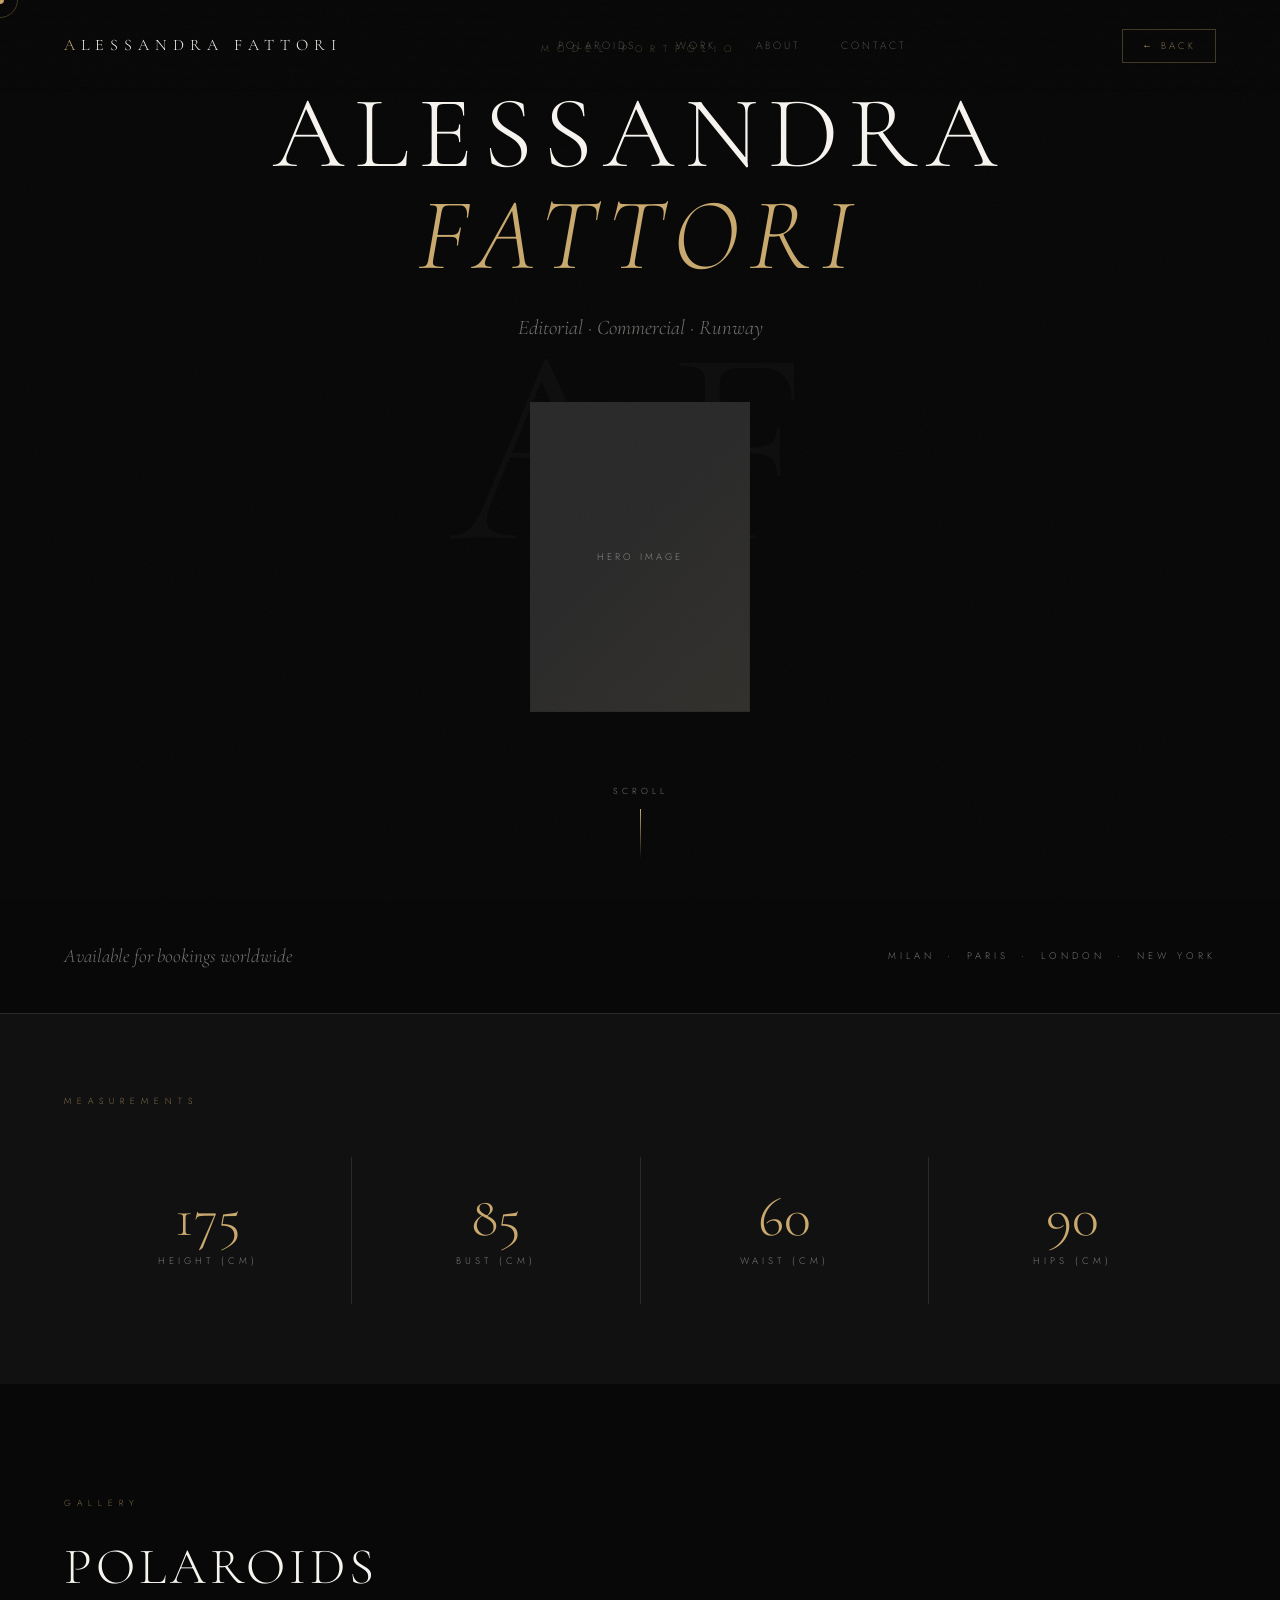
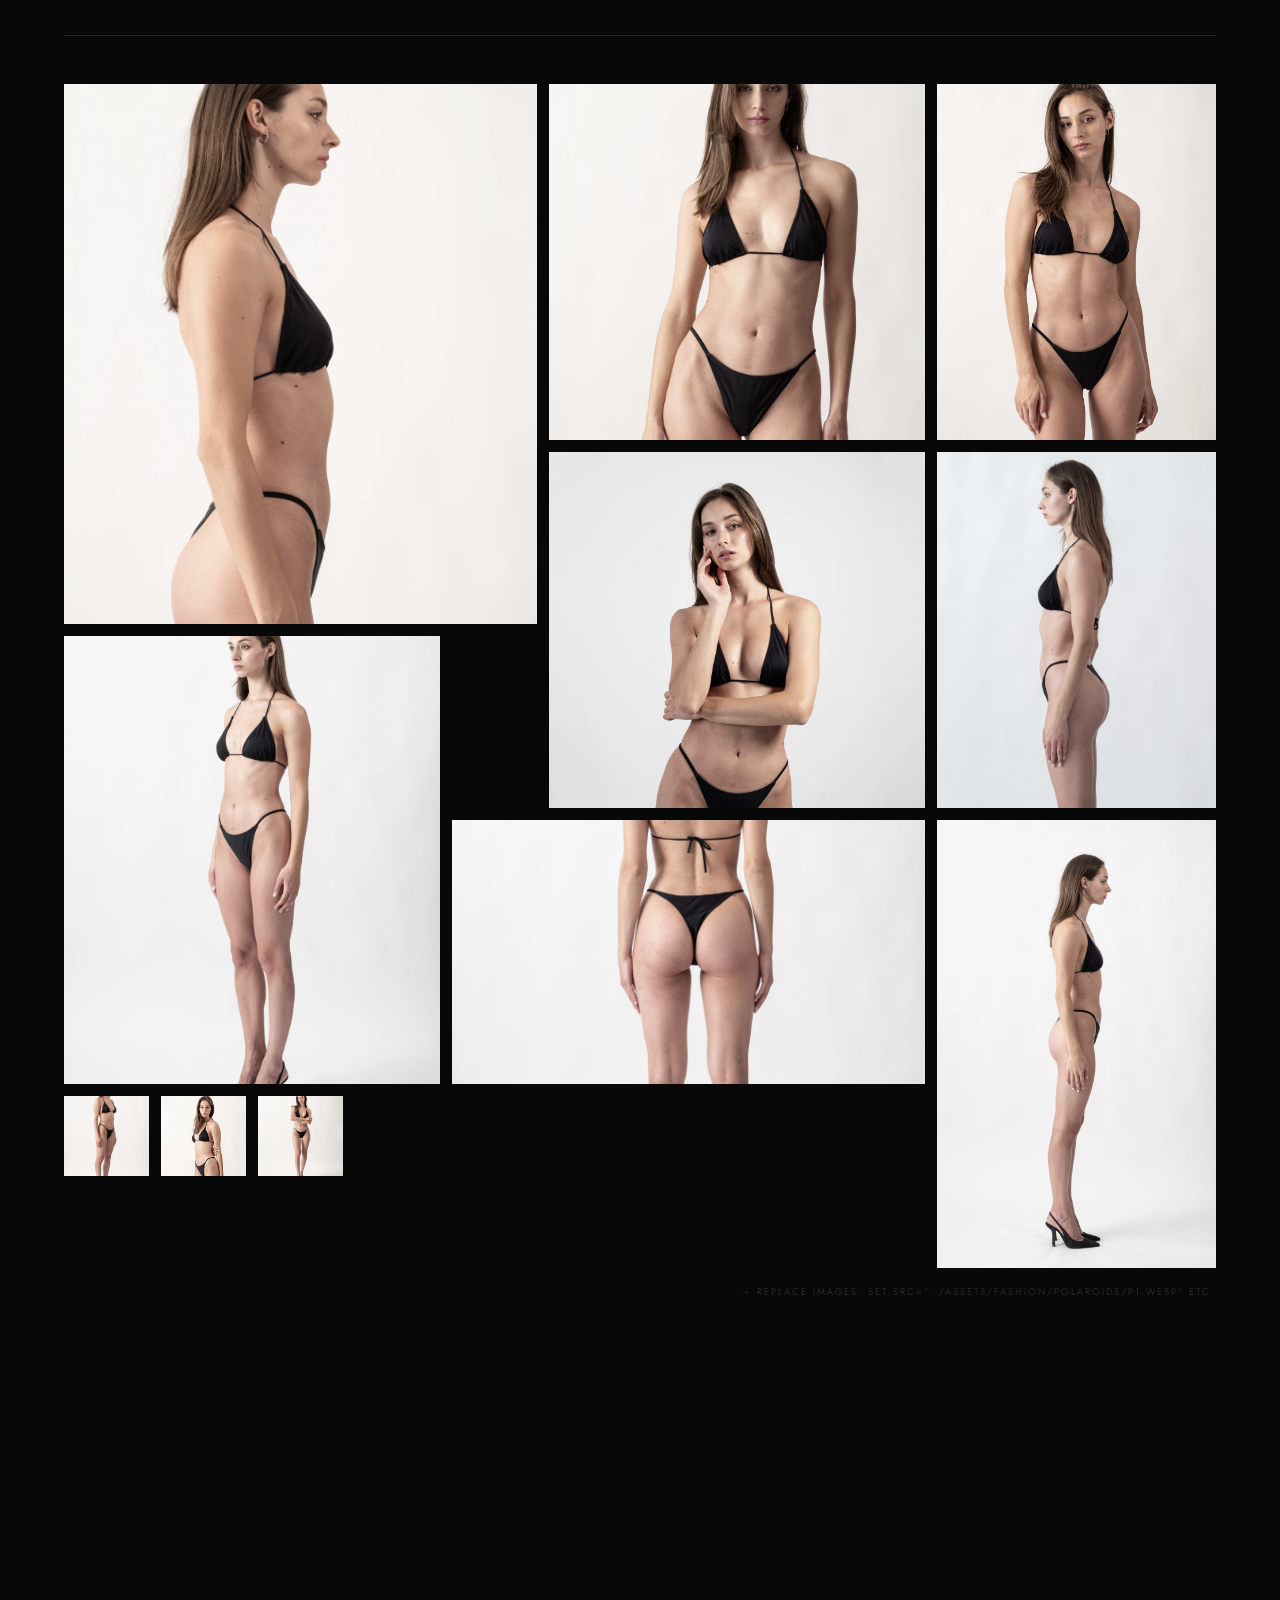
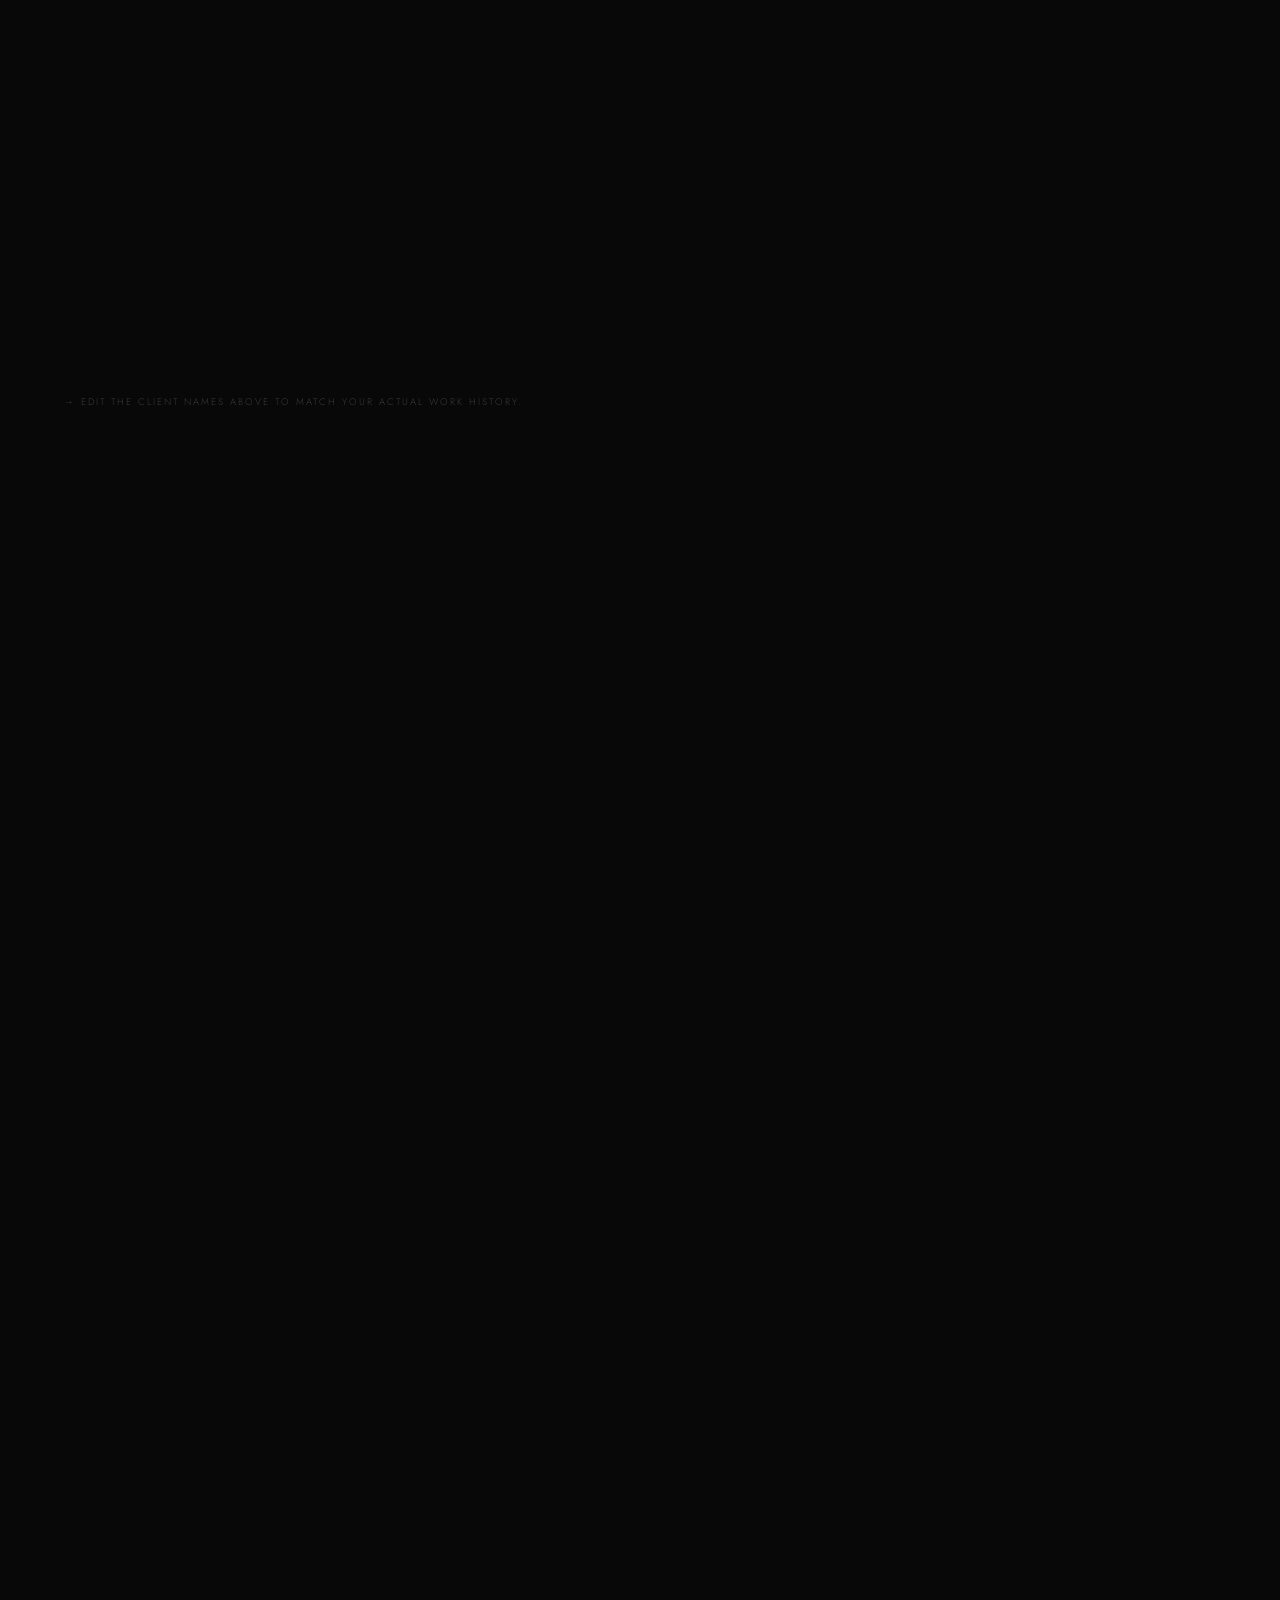
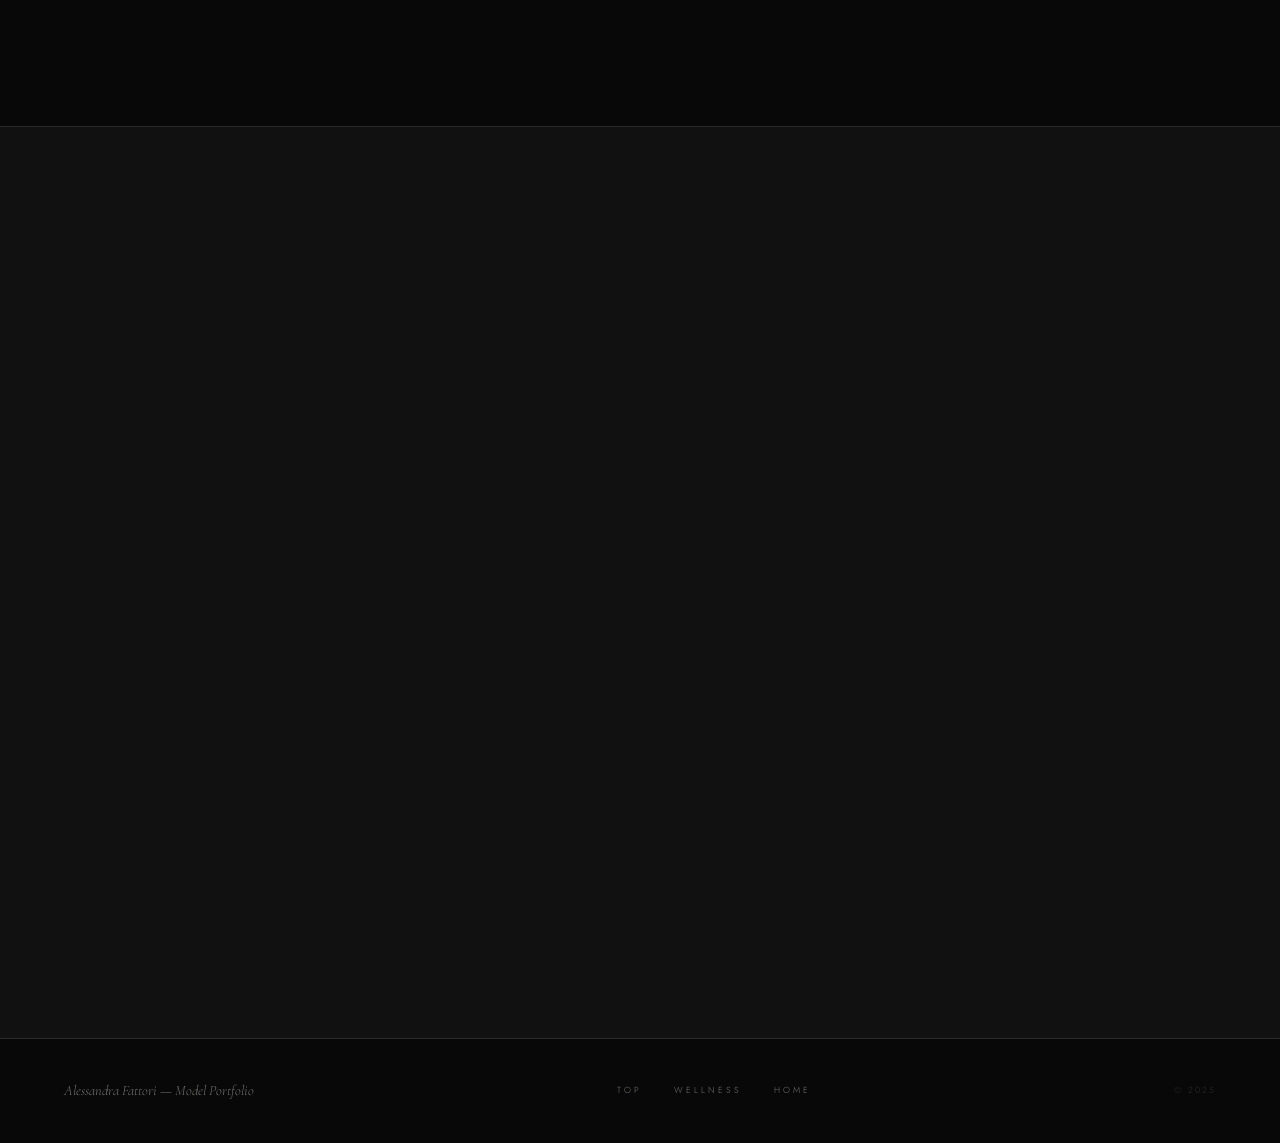
==== fashion/index.html @ 03ca9e57 "first commit" ====
<!DOCTYPE html>
<html lang="en">

<head>
  <meta charset="UTF-8">
  <meta name="viewport" content="width=device-width, initial-scale=1.0">
  <title>Alessandra Fattori | Model Portfolio</title>
  <link
    href="https://fonts.googleapis.com/css2?family=Cormorant+Garamond:ital,wght@0,300;0,400;0,600;1,300;1,400&family=Jost:wght@200;300;400&display=swap"
    rel="stylesheet">
  <link rel="stylesheet" href="style.css">
</head>

<body>
  <div class="grain"></div>
  <div class="cursor" id="cursor"></div>
  <div class="cursor-ring" id="ring"></div>

  <nav id="nav">
    <a href="../index.html" class="nav-logo"><em>A</em>lessandra Fattori</a>
    <div class="nav-links">
      <a href="#polaroids">Polaroids</a>
      <a href="#work">Work</a>
      <a href="#about">About</a>
      <a href="#contact">Contact</a>
    </div>
    <a href="../index.html" class="nav-back">← Back</a>
  </nav>

  <!-- HERO -->
  <section class="hero" id="hero">
    <div class="hero-bg-text">AF</div>
    <div class="hero-content">
      <span class="hero-eyebrow">Model Portfolio</span>
      <h1>Alessandra<br><em>Fattori</em></h1>
      <p class="hero-tagline">Editorial · Commercial · Runway</p>
      <div class="hero-img-placeholder">Hero Image</div>
      <div class="hero-scroll">
        <span>Scroll</span>
        <div class="scroll-line"></div>
      </div>
    </div>
  </section>

  <!-- AGENCY BAR -->
  <div class="agency-bar reveal">
    <span class="agency-name">Available for bookings worldwide</span>
    <div class="agency-cities">
      <span>Milan</span>
      <span>Paris</span>
      <span>London</span>
      <span>New York</span>
    </div>
  </div>

  <!-- STATS -->
  <div class="stats-section">
    <div class="stats-inner reveal">
      <span class="section-label">Measurements</span>
      <div class="stats-grid">
        <div class="stat-item">
          <span class="stat-value">175</span>
          <span class="stat-label">Height (cm)</span>
        </div>
        <div class="stat-divider"></div>
        <div class="stat-item">
          <span class="stat-value">85</span>
          <span class="stat-label">Bust (cm)</span>
        </div>
        <div class="stat-divider"></div>
        <div class="stat-item">
          <span class="stat-value">60</span>
          <span class="stat-label">Waist (cm)</span>
        </div>
        <div class="stat-divider"></div>
        <div class="stat-item">
          <span class="stat-value">90</span>
          <span class="stat-label">Hips (cm)</span>
        </div>
      </div>
    </div>
  </div>

  <!-- POLAROIDS -->
  <section id="polaroids">
    <span class="section-label reveal">Gallery</span>
    <h2 class="section-title reveal">Polaroids</h2>
    <div class="gallery reveal">
      <div class="gallery-item">
        <img src="../assets/fashion/polaroids/1.webp" alt="Polaroid 1">
        <div class="gallery-item-overlay"></div>
      </div>

      <div class="gallery-item">
        <img src="../assets/fashion/polaroids/2.webp" alt="Polaroid 2">
        <div class="gallery-item-overlay"></div>
      </div>

      <div class="gallery-item">
        <img src="../assets/fashion/polaroids/3.webp" alt="Polaroid 3">
        <div class="gallery-item-overlay"></div>
      </div>

      <div class="gallery-item">
        <img src="../assets/fashion/polaroids/4.webp" alt="Polaroid 4">
        <div class="gallery-item-overlay"></div>
      </div>

      <div class="gallery-item">
        <img src="../assets/fashion/polaroids/5.webp" alt="Polaroid 5">
        <div class="gallery-item-overlay"></div>
      </div>

      <div class="gallery-item">
        <img src="../assets/fashion/polaroids/6.webp" alt="Polaroid 6">
        <div class="gallery-item-overlay"></div>
      </div>

      <div class="gallery-item">
        <img src="../assets/fashion/polaroids/7.webp" alt="Polaroid 7">
        <div class="gallery-item-overlay"></div>
      </div>

      <div class="gallery-item">
        <img src="../assets/fashion/polaroids/8.webp" alt="Polaroid 8">
        <div class="gallery-item-overlay"></div>
      </div>

      <div class="gallery-item">
        <img src="../assets/fashion/polaroids/9.webp" alt="Polaroid 9">
        <div class="gallery-item-overlay"></div>
      </div>

      <div class="gallery-item">
        <img src="../assets/fashion/polaroids/10.webp" alt="Polaroid 10">
        <div class="gallery-item-overlay"></div>
      </div>

      <div class="gallery-item">
        <img src="../assets/fashion/polaroids/11.webp" alt="Polaroid 11">
        <div class="gallery-item-overlay"></div>
      </div>
    </div>
    <p
      style="font-size:0.6rem;letter-spacing:2px;color:rgba(255,255,255,0.2);text-align:right;margin-top:1rem;text-transform:uppercase;">
      → Replace images: set src="../assets/fashion/polaroids/p1.webp" etc.
    </p>
  </section>

  <!-- PAST WORK / CLIENTS -->
  <section id="work">
    <span class="section-label reveal">Experience</span>
    <h2 class="section-title reveal">Past Work</h2>
    <div class="clients-grid reveal">
      <div class="client-item"><span class="client-name">Vogue Italia</span><span class="client-type">Editorial</span>
      </div>
      <div class="client-item"><span class="client-name">Brand Name</span><span class="client-type">Campaign</span>
      </div>
      <div class="client-item"><span class="client-name">Brand Name</span><span class="client-type">Runway</span></div>
      <div class="client-item"><span class="client-name">Brand Name</span><span class="client-type">Lookbook</span>
      </div>
      <div class="client-item"><span class="client-name">Brand Name</span><span class="client-type">Commercial</span>
      </div>
      <div class="client-item"><span class="client-name">Brand Name</span><span class="client-type">Digital</span></div>
    </div>
    <p
      style="font-size:0.6rem;letter-spacing:2px;color:rgba(255,255,255,0.2);margin-top:1rem;text-transform:uppercase;">
      → Edit the client names above to match your actual work history.
    </p>
  </section>

  <!-- ABOUT -->
  <section id="about">
    <span class="section-label reveal">Profile</span>
    <h2 class="section-title reveal">About</h2>
    <div class="about-section reveal">
      <div class="about-photo-placeholder">Profile Image</div>
      <div class="about-text">
        <h2>Alessandra<br>Fattori</h2>
        <p>Professional model with a passion for editorial and conceptual work. Known for a strong presence and
          versatile range — from high-fashion editorial to commercial campaigns.</p>
        <p>Based in [City]. Represented by [Agency Name].<br>Available for international bookings.</p>
        <p>Languages: Italian · English · [Other]</p>
        <div class="about-specs">
          <div class="spec-row"><span class="spec-key">Height</span><span class="spec-val">175 cm</span></div>
          <div class="spec-row"><span class="spec-key">Bust</span><span class="spec-val">85 cm</span></div>
          <div class="spec-row"><span class="spec-key">Waist</span><span class="spec-val">60 cm</span></div>
          <div class="spec-row"><span class="spec-key">Hips</span><span class="spec-val">90 cm</span></div>
          <div class="spec-row"><span class="spec-key">Shoes</span><span class="spec-val">39 EU</span></div>
          <div class="spec-row"><span class="spec-key">Eyes</span><span class="spec-val">Brown</span></div>
          <div class="spec-row"><span class="spec-key">Hair</span><span class="spec-val">Dark Brown</span></div>
          <div class="spec-row"><span class="spec-key">Skin</span><span class="spec-val">Medium</span></div>
        </div>
      </div>
    </div>
  </section>

  <!-- CONTACT -->
  <div class="contact-section" id="contact">
    <div class="contact-inner">
      <span class="section-label reveal">Get in Touch</span>
      <h2 class="section-title reveal">Booking &amp; Inquiries</h2>
      <p class="reveal">For bookings, collaborations, and press inquiries — reach out below or contact your agency
        directly.</p>
      <div class="contact-grid reveal">
        <div class="contact-info">
          <h3>Direct Contact</h3>
          <div class="contact-line">
            <span class="contact-line-label">Email</span>
            <span class="contact-line-val"><a
                href="mailto:hello@alessandrafattori.com">hello@alessandrafattori.com</a></span>
          </div>
          <div class="contact-line">
            <span class="contact-line-label">Agency</span>
            <span class="contact-line-val">Agency Name<br><a href="#">agencywebsite.com</a></span>
          </div>
          <div class="contact-line">
            <span class="contact-line-label">Instagram</span>
            <span class="contact-line-val"><a href="#">@alessandrafattori</a></span>
          </div>
          <div class="contact-line">
            <span class="contact-line-label">Based in</span>
            <span class="contact-line-val">Milan, Italy<br>Available Worldwide</span>
          </div>
        </div>
        <form action="https://formspree.io/f/YOUR_ID_HERE" method="POST">
          <div class="form-group">
            <label>Your Name</label>
            <input type="text" name="name" placeholder="Full name" required>
          </div>
          <div class="form-group">
            <label>Email</label>
            <input type="email" name="_replyto" placeholder="your@email.com" required>
          </div>
          <div class="form-group">
            <label>Type of Project</label>
            <select name="project_type">
              <option>Editorial</option>
              <option>Campaign</option>
              <option>Runway</option>
              <option>Commercial</option>
              <option>Lookbook</option>
              <option>Other</option>
            </select>
          </div>
          <div class="form-group">
            <label>Message / Details</label>
            <textarea name="message" placeholder="Describe the project, dates, location..." required></textarea>
          </div>
          <button type="submit" class="btn-submit">Send Inquiry</button>
        </form>
      </div>
    </div>
  </div>

  <footer>
    <span class="footer-name">Alessandra Fattori — Model Portfolio</span>
    <div class="footer-links">
      <a href="#hero">Top</a>
      <a href="../wellness/index.html">Wellness</a>
      <a href="../index.html">Home</a>
    </div>
    <span class="footer-copy">© 2025</span>
  </footer>

  <script>
    // Cursor
    const cursor = document.getElementById('cursor');
    const ring = document.getElementById('ring');
    let mx = 0, my = 0, rx = 0, ry = 0;
    document.addEventListener('mousemove', e => {
      mx = e.clientX; my = e.clientY;
      cursor.style.left = mx + 'px'; cursor.style.top = my + 'px';
    });
    (function loop() { rx += (mx - rx) * 0.12; ry += (my - ry) * 0.12; ring.style.left = rx + 'px'; ring.style.top = ry + 'px'; requestAnimationFrame(loop); })();

    // Nav scroll
    const nav = document.getElementById('nav');
    window.addEventListener('scroll', () => nav.classList.toggle('scrolled', window.scrollY > 80));

    // Reveal on scroll
    const reveals = document.querySelectorAll('.reveal');
    const io = new IntersectionObserver(entries => {
      entries.forEach(e => { if (e.isIntersecting) { e.target.classList.add('visible'); io.unobserve(e.target); } });
    }, { threshold: 0.1, rootMargin: '0px 0px -50px 0px' });
    reveals.forEach(el => io.observe(el));
  </script>
</body>

</html>
---- fashion/style.css ----
*,
    *::before,
    *::after {
        box-sizing: border-box;
        margin: 0;
        padding: 0;
    }

    :root {
        --black: #080808;
        --off-black: #111;
        --white: #f7f4ef;
        --gold: #c9a96e;
        --gold-dim: rgba(201, 169, 110, 0.3);
        --grey: #2a2a2a;
        --text-dim: rgba(247, 244, 239, 0.45);
    }

    html {
        scroll-behavior: smooth;
    }

    body {
        background: var(--black);
        color: var(--white);
        font-family: 'Jost', sans-serif;
        font-weight: 300;
        line-height: 1.7;
        cursor: none;
    }

    /* Cursor */
    .cursor {
        position: fixed;
        width: 8px;
        height: 8px;
        background: var(--gold);
        border-radius: 50%;
        pointer-events: none;
        z-index: 9999;
        transform: translate(-50%, -50%);
        transition: width 0.3s, height 0.3s;
        mix-blend-mode: difference;
    }

    .cursor-ring {
        position: fixed;
        width: 36px;
        height: 36px;
        border: 1px solid var(--gold-dim);
        border-radius: 50%;
        pointer-events: none;
        z-index: 9998;
        transform: translate(-50%, -50%);
        transition: width 0.4s, height 0.4s;
    }

    /* Nav */
    nav {
        position: fixed;
        top: 0;
        left: 0;
        right: 0;
        z-index: 500;
        padding: 1.8rem 4rem;
        display: flex;
        align-items: center;
        justify-content: space-between;
        background: linear-gradient(to bottom, rgba(8, 8, 8, 0.95) 0%, transparent 100%);
        transition: background 0.4s;
    }

    nav.scrolled {
        background: rgba(8, 8, 8, 0.98);
        border-bottom: 1px solid var(--grey);
    }

    .nav-logo {
        font-family: 'Cormorant Garamond', serif;
        font-weight: 300;
        font-size: 1rem;
        letter-spacing: 6px;
        text-transform: uppercase;
        color: var(--white);
        text-decoration: none;
    }

    .nav-logo em {
        color: var(--gold);
        font-style: normal;
    }

    .nav-links {
        display: flex;
        gap: 2.5rem;
        align-items: center;
    }

    .nav-links a {
        font-family: 'Jost', sans-serif;
        font-weight: 200;
        font-size: 0.65rem;
        letter-spacing: 3px;
        text-transform: uppercase;
        color: var(--text-dim);
        text-decoration: none;
        transition: color 0.3s;
        position: relative;
    }

    .nav-links a::after {
        content: '';
        position: absolute;
        bottom: -3px;
        left: 0;
        right: 0;
        height: 1px;
        background: var(--gold);
        transform: scaleX(0);
        transition: transform 0.3s;
    }

    .nav-links a:hover {
        color: var(--white);
    }

    .nav-links a:hover::after {
        transform: scaleX(1);
    }

    .nav-back {
        font-size: 0.6rem;
        letter-spacing: 3px;
        color: var(--gold);
        text-decoration: none;
        font-family: 'Jost', sans-serif;
        font-weight: 200;
        text-transform: uppercase;
        border: 1px solid var(--gold-dim);
        padding: 0.5rem 1.2rem;
        transition: background 0.3s, color 0.3s;
    }

    .nav-back:hover {
        background: var(--gold);
        color: var(--black);
    }

    /* Hero */
    .hero {
        height: 100vh;
        display: flex;
        flex-direction: column;
        align-items: center;
        justify-content: center;
        position: relative;
        overflow: hidden;
        background: var(--black);
    }

    .hero-bg-text {
        position: absolute;
        font-family: 'Cormorant Garamond', serif;
        font-size: clamp(12rem, 22vw, 22rem);
        font-weight: 300;
        color: rgba(255, 255, 255, 0.025);
        letter-spacing: 20px;
        pointer-events: none;
        user-select: none;
        top: 50%;
        left: 50%;
        transform: translate(-50%, -50%);
        white-space: nowrap;
    }

    .hero-content {
        position: relative;
        z-index: 2;
        text-align: center;
        display: flex;
        flex-direction: column;
        align-items: center;
        gap: 1.5rem;
    }

    .hero-eyebrow {
        font-size: 0.6rem;
        letter-spacing: 8px;
        text-transform: uppercase;
        color: var(--gold);
        font-weight: 200;
        animation: fadeUp 1s ease 0.3s both;
    }

    .hero h1 {
        font-family: 'Cormorant Garamond', serif;
        font-weight: 300;
        font-size: clamp(3.5rem, 8vw, 7rem);
        letter-spacing: 10px;
        text-transform: uppercase;
        line-height: 1;
        animation: fadeUp 1s ease 0.5s both;
    }

    .hero h1 em {
        font-style: italic;
        color: var(--gold);
    }

    .hero-tagline {
        font-family: 'Cormorant Garamond', serif;
        font-style: italic;
        font-size: clamp(1rem, 2vw, 1.3rem);
        color: var(--text-dim);
        animation: fadeUp 1s ease 0.7s both;
    }

    .hero-scroll {
        margin-top: 3rem;
        display: flex;
        flex-direction: column;
        align-items: center;
        gap: 10px;
        animation: fadeUp 1s ease 1s both;
    }

    .hero-scroll span {
        font-size: 0.55rem;
        letter-spacing: 4px;
        text-transform: uppercase;
        color: var(--text-dim);
    }

    .scroll-line {
        width: 1px;
        height: 50px;
        background: linear-gradient(to bottom, var(--gold), transparent);
        animation: scrollPulse 2s ease-in-out infinite;
    }

    @keyframes scrollPulse {

        0%,
        100% {
            transform: scaleY(1);
            opacity: 0.5;
        }

        50% {
            transform: scaleY(1.4);
            opacity: 1;
        }
    }

    /* Gold line separator */
    .sep {
        width: 40px;
        height: 1px;
        background: var(--gold);
        margin: 0 auto;
    }

    /* Section layout */
    section {
        padding: 7rem 4rem;
        max-width: 1400px;
        margin: 0 auto;
    }

    .section-label {
        font-size: 0.55rem;
        letter-spacing: 6px;
        text-transform: uppercase;
        color: var(--gold);
        font-weight: 200;
        margin-bottom: 0.8rem;
        display: block;
    }

    .section-title {
        font-family: 'Cormorant Garamond', serif;
        font-weight: 300;
        font-size: clamp(2rem, 4vw, 3.5rem);
        letter-spacing: 4px;
        text-transform: uppercase;
        border-bottom: 1px solid var(--grey);
        padding-bottom: 1.5rem;
        margin-bottom: 3rem;
    }

    /* STATS / MEASUREMENTS */
    .stats-section {
        background: var(--off-black);
        padding: 5rem 4rem;
    }

    .stats-inner {
        max-width: 1400px;
        margin: 0 auto;
    }

    .stats-grid {
        display: grid;
        grid-template-columns: 1fr 1px 1fr 1px 1fr 1px 1fr;
        gap: 0;
        margin-top: 3rem;
    }

    .stat-divider {
        background: var(--grey);
    }

    .stat-item {
        padding: 2rem 3rem;
        text-align: center;
    }

    .stat-value {
        font-family: 'Cormorant Garamond', serif;
        font-size: 3.5rem;
        font-weight: 300;
        color: var(--gold);
        display: block;
        line-height: 1;
    }

    .stat-label {
        font-size: 0.6rem;
        letter-spacing: 4px;
        text-transform: uppercase;
        color: var(--text-dim);
        margin-top: 0.5rem;
    }

    /* Agency info */
    .agency-bar {
        max-width: 1400px;
        margin: 0 auto;
        padding: 2.5rem 4rem;
        display: flex;
        justify-content: space-between;
        align-items: center;
        border-bottom: 1px solid var(--grey);
    }

    .agency-name {
        font-family: 'Cormorant Garamond', serif;
        font-style: italic;
        font-size: 1.2rem;
        color: var(--text-dim);
    }

    .agency-cities {
        font-size: 0.6rem;
        letter-spacing: 4px;
        text-transform: uppercase;
        color: var(--text-dim);
        display: flex;
        gap: 2rem;
    }

    .agency-cities span {
        position: relative;
    }

    .agency-cities span::after {
        content: '·';
        position: absolute;
        right: -1.2rem;
        color: var(--gold);
    }

    .agency-cities span:last-child::after {
        display: none;
    }

    /* GALLERY PLACEHOLDER */
    .gallery {
        display: grid;
        grid-template-columns: repeat(12, 1fr);
        grid-auto-rows: 80px;
        gap: 12px;
    }

    .gallery-item {
        background: var(--grey);
        position: relative;
        overflow: hidden;
        cursor: none;
    }

    .gallery-item:nth-child(1) {
        grid-column: span 5;
        grid-row: span 6;
    }

    .gallery-item:nth-child(2) {
        grid-column: span 4;
        grid-row: span 4;
    }

    .gallery-item:nth-child(3) {
        grid-column: span 3;
        grid-row: span 4;
    }

    .gallery-item:nth-child(4) {
        grid-column: span 4;
        grid-row: span 4;
    }

    .gallery-item:nth-child(5) {
        grid-column: span 3;
        grid-row: span 4;
    }

    .gallery-item:nth-child(6) {
        grid-column: span 4;
        grid-row: span 5;
    }

    .gallery-item:nth-child(7) {
        grid-column: span 5;
        grid-row: span 3;
    }

    .gallery-item:nth-child(8) {
        grid-column: span 3;
        grid-row: span 5;
    }

    .gallery-item::before {
        content: 'Add Image';
        position: absolute;
        inset: 0;
        display: flex;
        align-items: center;
        justify-content: center;
        font-size: 0.55rem;
        letter-spacing: 3px;
        text-transform: uppercase;
        color: rgba(255, 255, 255, 0.15);
    }

    .gallery-item img {
        width: 100%;
        height: 100%;
        object-fit: cover;
        filter: grayscale(30%);
        transition: filter 0.6s, transform 0.6s;
        display: block;
    }

    .gallery-item:hover img {
        filter: grayscale(0%);
        transform: scale(1.04);
    }

    .gallery-item-overlay {
        position: absolute;
        inset: 0;
        background: linear-gradient(to top, rgba(0, 0, 0, 0.5) 0%, transparent 50%);
        opacity: 0;
        transition: opacity 0.4s;
    }

    .gallery-item:hover .gallery-item-overlay {
        opacity: 1;
    }

    /* VIDEO / HERO img placeholder */
    .hero-img-placeholder {
        width: 220px;
        height: 310px;
        background: var(--grey);
        display: flex;
        align-items: center;
        justify-content: center;
        margin: 2rem auto 0;
        border: 1px solid var(--grey);
        font-size: 0.6rem;
        letter-spacing: 3px;
        color: var(--text-dim);
        text-transform: uppercase;
        position: relative;
        overflow: hidden;
        animation: fadeUp 1s ease 0.9s both;
    }

    .hero-img-placeholder::after {
        content: '';
        position: absolute;
        inset: 0;
        background: linear-gradient(135deg, transparent 40%, rgba(201, 169, 110, 0.05) 100%);
    }

    /* PAST WORK / CLIENTS */
    .clients-section {
        padding: 5rem 4rem;
        border-top: 1px solid var(--grey);
    }

    .clients-inner {
        max-width: 1400px;
        margin: 0 auto;
    }

    .clients-grid {
        display: grid;
        grid-template-columns: repeat(auto-fill, minmax(200px, 1fr));
        gap: 1px;
        background: var(--grey);
        margin-top: 3rem;
    }

    .client-item {
        background: var(--black);
        padding: 2.5rem 2rem;
        display: flex;
        flex-direction: column;
        align-items: center;
        gap: 0.5rem;
        transition: background 0.3s;
    }

    .client-item:hover {
        background: var(--off-black);
    }

    .client-name {
        font-family: 'Cormorant Garamond', serif;
        font-size: 1.1rem;
        font-weight: 300;
        letter-spacing: 2px;
    }

    .client-type {
        font-size: 0.55rem;
        letter-spacing: 3px;
        text-transform: uppercase;
        color: var(--text-dim);
    }

    /* ABOUT */
    .about-section {
        display: grid;
        grid-template-columns: 1fr 1fr;
        gap: 6rem;
        align-items: start;
    }

    .about-photo-placeholder {
        aspect-ratio: 2/3;
        background: var(--grey);
        display: flex;
        align-items: center;
        justify-content: center;
        font-size: 0.6rem;
        letter-spacing: 3px;
        color: var(--text-dim);
        text-transform: uppercase;
        border: 1px solid var(--grey);
        position: relative;
        overflow: hidden;
        background: url("../assets/fashion/work/1.webp");
        background-size: cover;
        background-position: center;
    }

    /*.about-photo-placeholder::after {
      content: '';
      position: absolute;
      bottom: 0;
      left: 0;
      right: 0;
      height: 40%;
      background: linear-gradient(to top, rgba(201, 169, 110, 0.05), transparent); 
      background: url("../assets/fashion/work/1.webp");
      background-size: cover;
      background-position: center;
    }*/

    .about-text h2 {
        font-family: 'Cormorant Garamond', serif;
        font-size: 2.5rem;
        font-weight: 300;
        letter-spacing: 3px;
        margin-bottom: 1.5rem;
    }

    .about-text p {
        color: var(--text-dim);
        margin-bottom: 1.5rem;
        font-size: 0.9rem;
        line-height: 1.9;
    }

    .about-specs {
        margin-top: 2.5rem;
        border-top: 1px solid var(--grey);
        padding-top: 2rem;
        display: grid;
        grid-template-columns: 1fr 1fr;
        gap: 1rem;
    }

    .spec-row {
        display: flex;
        justify-content: space-between;
        padding: 0.6rem 0;
        border-bottom: 1px solid rgba(255, 255, 255, 0.05);
    }

    .spec-key {
        font-size: 0.6rem;
        letter-spacing: 3px;
        text-transform: uppercase;
        color: var(--text-dim);
    }

    .spec-val {
        font-family: 'Cormorant Garamond', serif;
        font-size: 1.1rem;
        color: var(--gold);
    }

    /* CONTACT */
    .contact-section {
        background: var(--off-black);
        padding: 6rem 4rem;
        border-top: 1px solid var(--grey);
    }

    .contact-inner {
        max-width: 900px;
        margin: 0 auto;
    }

    .contact-inner .section-title {
        margin-bottom: 0.5rem;
    }

    .contact-inner p {
        color: var(--text-dim);
        font-size: 0.85rem;
        margin-bottom: 3rem;
    }

    .contact-grid {
        display: grid;
        grid-template-columns: 1fr 1fr;
        gap: 4rem;
    }

    .contact-info h3 {
        font-family: 'Cormorant Garamond', serif;
        font-size: 1.4rem;
        font-weight: 300;
        letter-spacing: 3px;
        margin-bottom: 1.5rem;
    }

    .contact-line {
        display: flex;
        gap: 1rem;
        align-items: flex-start;
        margin-bottom: 1.2rem;
    }

    .contact-line-label {
        font-size: 0.55rem;
        letter-spacing: 3px;
        text-transform: uppercase;
        color: var(--gold);
        width: 80px;
        padding-top: 3px;
        flex-shrink: 0;
    }

    .contact-line-val {
        font-size: 0.85rem;
        color: var(--text-dim);
    }

    .contact-line-val a {
        color: var(--white);
        text-decoration: none;
        border-bottom: 1px solid var(--grey);
        transition: border-color 0.3s;
    }

    .contact-line-val a:hover {
        border-color: var(--gold);
    }

    form {
        display: flex;
        flex-direction: column;
        gap: 1.2rem;
    }

    .form-group {
        position: relative;
    }

    .form-group label {
        display: block;
        font-size: 0.55rem;
        letter-spacing: 3px;
        text-transform: uppercase;
        color: var(--text-dim);
        margin-bottom: 0.5rem;
    }

    .form-group input,
    .form-group textarea,
    .form-group select {
        width: 100%;
        padding: 0.9rem 1rem;
        background: var(--black);
        border: 1px solid var(--grey);
        color: var(--white);
        font-family: 'Jost', sans-serif;
        font-weight: 300;
        font-size: 0.85rem;
        transition: border-color 0.3s;
        outline: none;
        -webkit-appearance: none;
    }

    .form-group input:focus,
    .form-group textarea:focus,
    .form-group select:focus {
        border-color: var(--gold);
    }

    .form-group textarea {
        height: 120px;
        resize: none;
    }

    .form-group select option {
        background: var(--black);
    }

    .btn-submit {
        padding: 1.1rem 2.5rem;
        background: var(--gold);
        color: var(--black);
        border: none;
        font-family: 'Jost', sans-serif;
        font-weight: 400;
        font-size: 0.65rem;
        letter-spacing: 4px;
        text-transform: uppercase;
        cursor: none;
        transition: background 0.3s, transform 0.2s;
        align-self: flex-start;
    }

    .btn-submit:hover {
        background: var(--white);
        transform: translateY(-2px);
    }

    /* Footer */
    footer {
        padding: 2.5rem 4rem;
        display: flex;
        justify-content: space-between;
        align-items: center;
        border-top: 1px solid var(--grey);
        max-width: 100%;
    }

    .footer-name {
        font-family: 'Cormorant Garamond', serif;
        font-style: italic;
        font-size: 0.9rem;
        color: var(--text-dim);
    }

    .footer-links {
        display: flex;
        gap: 2rem;
    }

    .footer-links a {
        font-size: 0.55rem;
        letter-spacing: 3px;
        text-transform: uppercase;
        color: var(--text-dim);
        text-decoration: none;
        transition: color 0.3s;
    }

    .footer-links a:hover {
        color: var(--gold);
    }

    .footer-copy {
        font-size: 0.55rem;
        letter-spacing: 2px;
        color: rgba(255, 255, 255, 0.15);
        text-transform: uppercase;
    }

    @keyframes fadeUp {
        from {
            opacity: 0;
            transform: translateY(30px);
        }

        to {
            opacity: 1;
            transform: translateY(0);
        }
    }

    /* Grain */
    .grain {
        position: fixed;
        inset: 0;
        pointer-events: none;
        z-index: 900;
        opacity: 0.02;
        background-image: url("data:image/svg+xml,%3Csvg viewBox='0 0 512 512' xmlns='http://www.w3.org/2000/svg'%3E%3Cfilter id='noise'%3E%3CfeTurbulence type='fractalNoise' baseFrequency='0.85' numOctaves='4' stitchTiles='stitch'/%3E%3C/filter%3E%3Crect width='100%25' height='100%25' filter='url(%23noise)'/%3E%3C/svg%3E");
    }

    /* Reveal animations on scroll */
    .reveal {
        opacity: 0;
        transform: translateY(40px);
        transition: opacity 0.9s ease, transform 0.9s ease;
    }

    .reveal.visible {
        opacity: 1;
        transform: none;
    }

    @media (max-width: 900px) {
        nav {
            padding: 1.2rem 2rem;
        }

        section {
            padding: 4rem 2rem;
        }

        .about-section {
            grid-template-columns: 1fr;
        }

        .contact-grid {
            grid-template-columns: 1fr;
        }

        .stats-grid {
            grid-template-columns: 1fr 1fr;
        }

        .stat-divider {
            display: none;
        }

        .gallery {
            grid-template-columns: 1fr 1fr;
            grid-auto-rows: 250px;
        }

        .gallery-item {
            grid-column: span 1 !important;
            grid-row: span 1 !important;
        }
    }
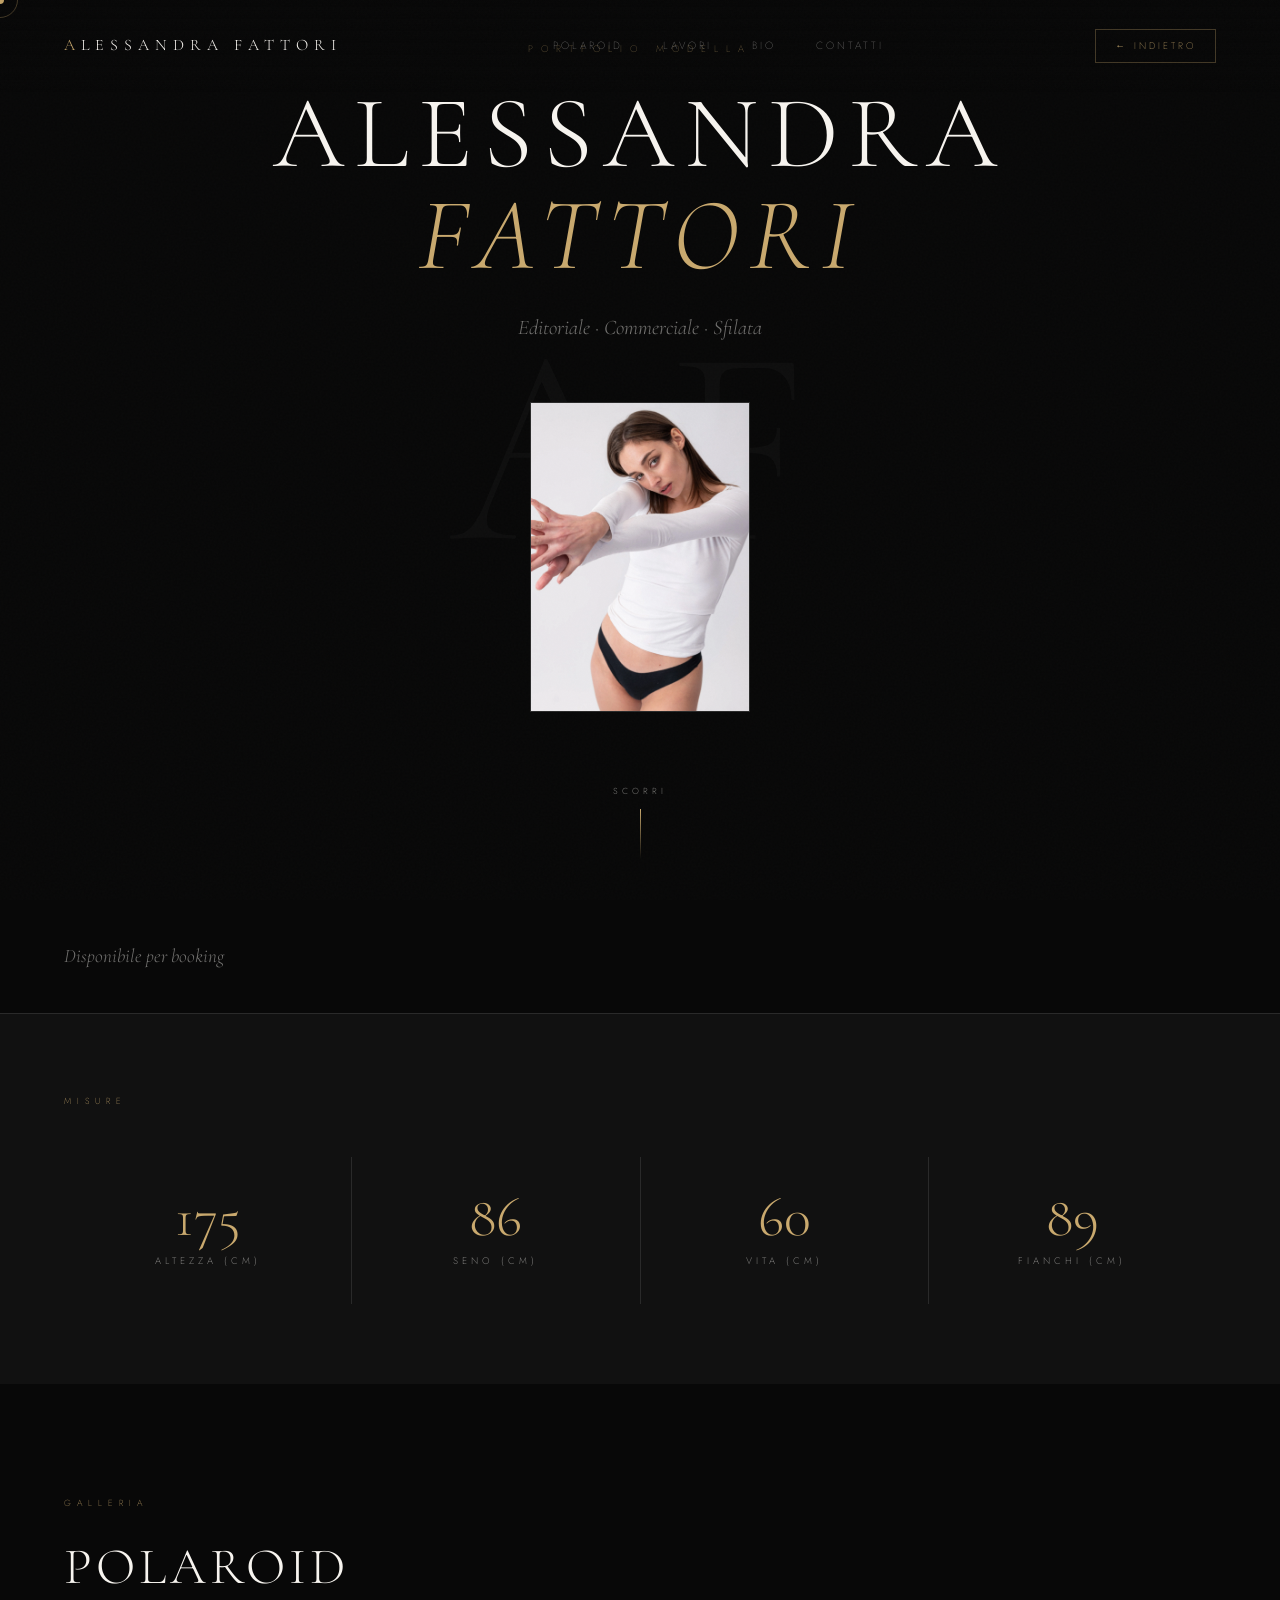
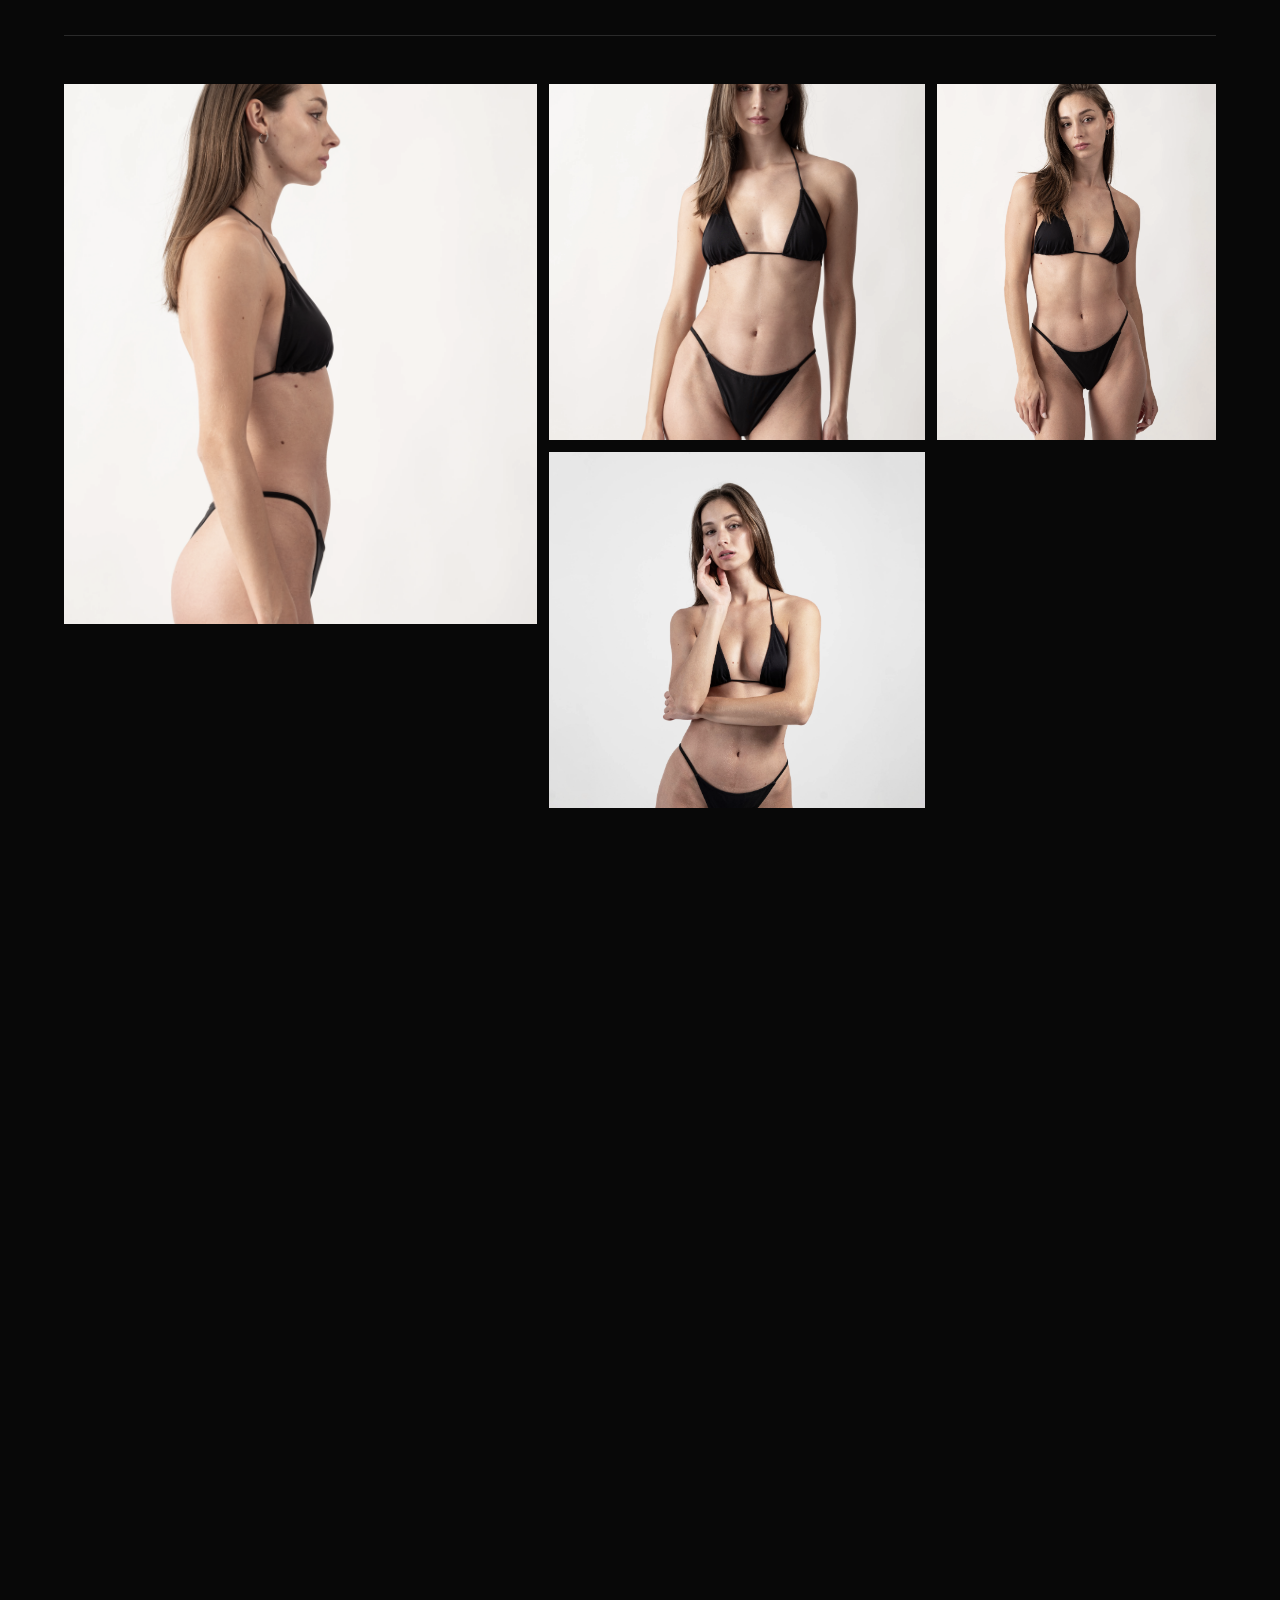
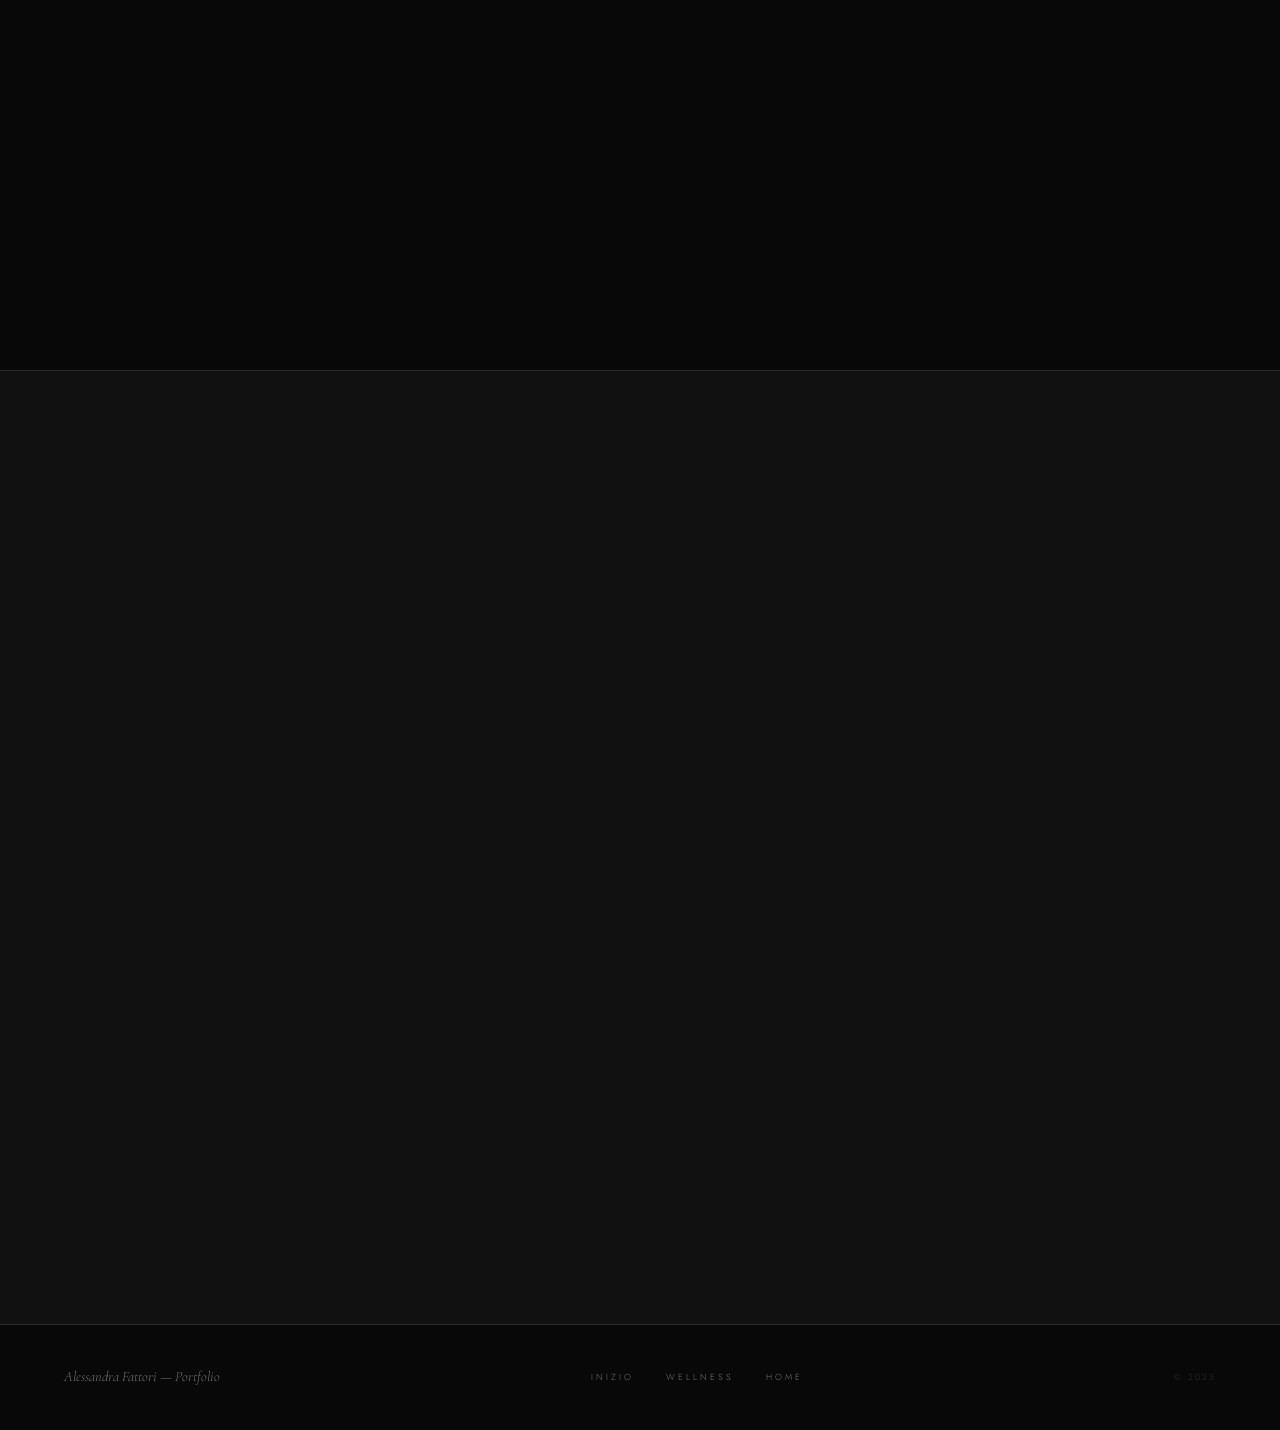
==== commit 28a415dc: "sistemate foto fashion" ====
--- a/fashion/index.html
+++ b/fashion/index.html
@@ -1,10 +1,10 @@
 <!DOCTYPE html>
-<html lang="en">
+<html lang="it">
 
 <head>
   <meta charset="UTF-8">
   <meta name="viewport" content="width=device-width, initial-scale=1.0">
-  <title>Alessandra Fattori | Model Portfolio</title>
+  <title>Alessandra Fattori | Portfolio Modella</title>
   <link
     href="https://fonts.googleapis.com/css2?family=Cormorant+Garamond:ital,wght@0,300;0,400;0,600;1,300;1,400&family=Jost:wght@200;300;400&display=swap"
     rel="stylesheet">
@@ -19,252 +19,233 @@
   <nav id="nav">
     <a href="../index.html" class="nav-logo"><em>A</em>lessandra Fattori</a>
     <div class="nav-links">
-      <a href="#polaroids">Polaroids</a>
-      <a href="#work">Work</a>
-      <a href="#about">About</a>
-      <a href="#contact">Contact</a>
-    </div>
-    <a href="../index.html" class="nav-back">← Back</a>
+      <a href="#polaroids">Polaroid</a>
+      <a href="#work">Lavori</a>
+      <a href="#about">Bio</a>
+      <a href="#contact">Contatti</a>
+    </div>
+    <a href="../index.html" class="nav-back">← Indietro</a>
   </nav>
 
-  <!-- HERO -->
   <section class="hero" id="hero">
     <div class="hero-bg-text">AF</div>
     <div class="hero-content">
-      <span class="hero-eyebrow">Model Portfolio</span>
+      <span class="hero-eyebrow">Portfolio Modella</span>
       <h1>Alessandra<br><em>Fattori</em></h1>
-      <p class="hero-tagline">Editorial · Commercial · Runway</p>
-      <div class="hero-img-placeholder">Hero Image</div>
+      <p class="hero-tagline">Editoriale · Commerciale · Sfilata</p>
+      <div class="hero-img-placeholder">
+        <img src="../assets/fashion/hero/4.webp" alt="Alessandra Fattori">
+      </div>
       <div class="hero-scroll">
-        <span>Scroll</span>
+        <span>Scorri</span>
         <div class="scroll-line"></div>
       </div>
     </div>
   </section>
 
-  <!-- AGENCY BAR -->
   <div class="agency-bar reveal">
-    <span class="agency-name">Available for bookings worldwide</span>
-    <div class="agency-cities">
-      <span>Milan</span>
-      <span>Paris</span>
-      <span>London</span>
-      <span>New York</span>
-    </div>
+    <span class="agency-name">Disponibile per booking</span>
   </div>
 
-  <!-- STATS -->
   <div class="stats-section">
     <div class="stats-inner reveal">
-      <span class="section-label">Measurements</span>
+      <span class="section-label">Misure</span>
       <div class="stats-grid">
         <div class="stat-item">
-          <span class="stat-value">175</span>
-          <span class="stat-label">Height (cm)</span>
+          <span class="stat-value" id="val-height"></span>
+          <span class="stat-label">Altezza (cm)</span>
         </div>
         <div class="stat-divider"></div>
         <div class="stat-item">
-          <span class="stat-value">85</span>
-          <span class="stat-label">Bust (cm)</span>
+          <span class="stat-value" id="val-bust"></span>
+          <span class="stat-label">Seno (cm)</span>
         </div>
         <div class="stat-divider"></div>
         <div class="stat-item">
-          <span class="stat-value">60</span>
-          <span class="stat-label">Waist (cm)</span>
+          <span class="stat-value" id="val-waist"></span>
+          <span class="stat-label">Vita (cm)</span>
         </div>
         <div class="stat-divider"></div>
         <div class="stat-item">
-          <span class="stat-value">90</span>
-          <span class="stat-label">Hips (cm)</span>
+          <span class="stat-value" id="val-hips"></span>
+          <span class="stat-label">Fianchi (cm)</span>
         </div>
       </div>
     </div>
   </div>
 
-  <!-- POLAROIDS -->
   <section id="polaroids">
-    <span class="section-label reveal">Gallery</span>
-    <h2 class="section-title reveal">Polaroids</h2>
+    <span class="section-label reveal">Galleria</span>
+    <h2 class="section-title reveal">Polaroid</h2>
     <div class="gallery reveal">
-      <div class="gallery-item">
-        <img src="../assets/fashion/polaroids/1.webp" alt="Polaroid 1">
-        <div class="gallery-item-overlay"></div>
-      </div>
-
-      <div class="gallery-item">
-        <img src="../assets/fashion/polaroids/2.webp" alt="Polaroid 2">
-        <div class="gallery-item-overlay"></div>
-      </div>
-
-      <div class="gallery-item">
-        <img src="../assets/fashion/polaroids/3.webp" alt="Polaroid 3">
-        <div class="gallery-item-overlay"></div>
-      </div>
-
-      <div class="gallery-item">
-        <img src="../assets/fashion/polaroids/4.webp" alt="Polaroid 4">
-        <div class="gallery-item-overlay"></div>
-      </div>
-
-      <div class="gallery-item">
-        <img src="../assets/fashion/polaroids/5.webp" alt="Polaroid 5">
-        <div class="gallery-item-overlay"></div>
-      </div>
-
-      <div class="gallery-item">
-        <img src="../assets/fashion/polaroids/6.webp" alt="Polaroid 6">
-        <div class="gallery-item-overlay"></div>
-      </div>
-
-      <div class="gallery-item">
-        <img src="../assets/fashion/polaroids/7.webp" alt="Polaroid 7">
-        <div class="gallery-item-overlay"></div>
-      </div>
-
-      <div class="gallery-item">
-        <img src="../assets/fashion/polaroids/8.webp" alt="Polaroid 8">
-        <div class="gallery-item-overlay"></div>
-      </div>
-
-      <div class="gallery-item">
-        <img src="../assets/fashion/polaroids/9.webp" alt="Polaroid 9">
-        <div class="gallery-item-overlay"></div>
-      </div>
-
-      <div class="gallery-item">
-        <img src="../assets/fashion/polaroids/10.webp" alt="Polaroid 10">
-        <div class="gallery-item-overlay"></div>
-      </div>
-
-      <div class="gallery-item">
-        <img src="../assets/fashion/polaroids/11.webp" alt="Polaroid 11">
-        <div class="gallery-item-overlay"></div>
-      </div>
-    </div>
-    <p
-      style="font-size:0.6rem;letter-spacing:2px;color:rgba(255,255,255,0.2);text-align:right;margin-top:1rem;text-transform:uppercase;">
-      → Replace images: set src="../assets/fashion/polaroids/p1.webp" etc.
-    </p>
-  </section>
-
-  <!-- PAST WORK / CLIENTS -->
+      <div class="gallery-item"><img src="../assets/fashion/polaroids/1.webp" alt="Polaroid 1"><div class="gallery-item-overlay"></div></div>
+      <div class="gallery-item"><img src="../assets/fashion/polaroids/2.webp" alt="Polaroid 2"><div class="gallery-item-overlay"></div></div>
+      <div class="gallery-item"><img src="../assets/fashion/polaroids/3.webp" alt="Polaroid 3"><div class="gallery-item-overlay"></div></div>
+      <div class="gallery-item"><img src="../assets/fashion/polaroids/4.webp" alt="Polaroid 4"><div class="gallery-item-overlay"></div></div>
+    </div>
+  </section>
+
   <section id="work">
-    <span class="section-label reveal">Experience</span>
-    <h2 class="section-title reveal">Past Work</h2>
+    <span class="section-label reveal">Esperienza</span>
+    <h2 class="section-title reveal">Lavori Precedenti</h2>
     <div class="clients-grid reveal">
-      <div class="client-item"><span class="client-name">Vogue Italia</span><span class="client-type">Editorial</span>
-      </div>
-      <div class="client-item"><span class="client-name">Brand Name</span><span class="client-type">Campaign</span>
-      </div>
-      <div class="client-item"><span class="client-name">Brand Name</span><span class="client-type">Runway</span></div>
-      <div class="client-item"><span class="client-name">Brand Name</span><span class="client-type">Lookbook</span>
-      </div>
-      <div class="client-item"><span class="client-name">Brand Name</span><span class="client-type">Commercial</span>
-      </div>
-      <div class="client-item"><span class="client-name">Brand Name</span><span class="client-type">Digital</span></div>
-    </div>
-    <p
-      style="font-size:0.6rem;letter-spacing:2px;color:rgba(255,255,255,0.2);margin-top:1rem;text-transform:uppercase;">
-      → Edit the client names above to match your actual work history.
-    </p>
-  </section>
-
-  <!-- ABOUT -->
+      <div class="client-item"><span class="client-name"></span><span class="client-type"></span>
+        <img src="../assets/fashion/work/1.webp" class="client-logo"/>
+      </div>
+      <div class="client-item"><span class="client-name"></span><span class="client-type"></span>
+        <img src="../assets/fashion/work/2.webp" class="client-logo"/>
+      </div>
+      <div class="client-item"><span class="client-name"></span><span class="client-type"></span>
+        <img src="../assets/fashion/work/3.webp" class="client-logo"/>
+      </div>
+      <div class="client-item"><span class="client-name"></span><span class="client-type"></span>
+        <img src="../assets/fashion/work/4.webp" class="client-logo"/>
+      </div>
+      <div class="client-item"><span class="client-name"></span><span class="client-type"></span>
+        <img src="../assets/fashion/work/5.webp" class="client-logo"/>
+      </div>
+      <div class="client-item"><span class="client-name"></span><span class="client-type"></span>
+        <img src="../assets/fashion/work/6.webp" class="client-logo"/>
+      </div>
+            <div class="client-item"><span class="client-name"></span><span class="client-type"></span>
+        <img src="../assets/fashion/work/7.webp" class="client-logo"/>
+      </div>
+      <div class="client-item"><span class="client-name"></span><span class="client-type"></span>
+        <img src="../assets/fashion/work/8.webp" class="client-logo"/>
+      </div>
+      <div class="client-item"><span class="client-name"></span><span class="client-type"></span>
+        <img src="../assets/fashion/work/9.webp" class="client-logo"/>
+      </div>
+      <div class="client-item"><span class="client-name"></span><span class="client-type"></span>
+        <img src="../assets/fashion/work/10.webp" class="client-logo"/>
+      </div>
+      <div class="client-item"><span class="client-name"></span><span class="client-type"></span>
+        <img src="../assets/fashion/work/11.webp" class="client-logo"/>
+      </div>
+      <div class="client-item"><span class="client-name"></span><span class="client-type"></span>
+        <img src="../assets/fashion/work/12.webp" class="client-logo"/>
+      </div>
+    </div>
+  </section>
+
   <section id="about">
-    <span class="section-label reveal">Profile</span>
-    <h2 class="section-title reveal">About</h2>
+    <span class="section-label reveal">Profilo</span>
+    <h2 class="section-title reveal">Chi Sono</h2>
     <div class="about-section reveal">
-      <div class="about-photo-placeholder">Profile Image</div>
+      <div class="about-photo-placeholder">Foto Profilo</div>
       <div class="about-text">
         <h2>Alessandra<br>Fattori</h2>
-        <p>Professional model with a passion for editorial and conceptual work. Known for a strong presence and
-          versatile range — from high-fashion editorial to commercial campaigns.</p>
-        <p>Based in [City]. Represented by [Agency Name].<br>Available for international bookings.</p>
-        <p>Languages: Italian · English · [Other]</p>
+        <p id="bio-text"></p>
+        <p>Base a <span id="loc-text"></span>. Rappresentata da <span id="agency-text"></span>.<br>Disponibile per booking internazionali.</p>
+        <p>Lingue: <span id="lang-text"></span></p>
         <div class="about-specs">
-          <div class="spec-row"><span class="spec-key">Height</span><span class="spec-val">175 cm</span></div>
-          <div class="spec-row"><span class="spec-key">Bust</span><span class="spec-val">85 cm</span></div>
-          <div class="spec-row"><span class="spec-key">Waist</span><span class="spec-val">60 cm</span></div>
-          <div class="spec-row"><span class="spec-key">Hips</span><span class="spec-val">90 cm</span></div>
-          <div class="spec-row"><span class="spec-key">Shoes</span><span class="spec-val">39 EU</span></div>
-          <div class="spec-row"><span class="spec-key">Eyes</span><span class="spec-val">Brown</span></div>
-          <div class="spec-row"><span class="spec-key">Hair</span><span class="spec-val">Dark Brown</span></div>
-          <div class="spec-row"><span class="spec-key">Skin</span><span class="spec-val">Medium</span></div>
-        </div>
-      </div>
-    </div>
-  </section>
-
-  <!-- CONTACT -->
+          <div class="spec-row"><span class="spec-key">Altezza</span><span class="spec-val" id="spec-height"></span></div>
+          <div class="spec-row"><span class="spec-key">Seno</span><span class="spec-val" id="spec-bust"></span></div>
+          <div class="spec-row"><span class="spec-key">Vita</span><span class="spec-val" id="spec-waist"></span></div>
+          <div class="spec-row"><span class="spec-key">Fianchi</span><span class="spec-val" id="spec-hips"></span></div>
+          <div class="spec-row"><span class="spec-key">Scarpe</span><span class="spec-val" id="spec-shoes"></span></div>
+          <div class="spec-row"><span class="spec-key">Occhi</span><span class="spec-val" id="spec-eyes"></span></div>
+          <div class="spec-row"><span class="spec-key">Capelli</span><span class="spec-val" id="spec-hair"></span></div>
+          <div class="spec-row"><span class="spec-key">Incarnato</span><span class="spec-val" id="spec-skin"></span></div>
+        </div>
+      </div>
+    </div>
+  </section>
+
   <div class="contact-section" id="contact">
     <div class="contact-inner">
-      <span class="section-label reveal">Get in Touch</span>
-      <h2 class="section-title reveal">Booking &amp; Inquiries</h2>
-      <p class="reveal">For bookings, collaborations, and press inquiries — reach out below or contact your agency
-        directly.</p>
+      <span class="section-label reveal">Contatti</span>
+      <h2 class="section-title reveal">Booking & Info</h2>
+      <p class="reveal">Per booking, collaborazioni e richieste stampa — scrivimi qui sotto o contatta direttamente l'agenzia.</p>
       <div class="contact-grid reveal">
         <div class="contact-info">
-          <h3>Direct Contact</h3>
+          <h3>Contatto Diretto</h3>
           <div class="contact-line">
             <span class="contact-line-label">Email</span>
-            <span class="contact-line-val"><a
-                href="mailto:hello@alessandrafattori.com">hello@alessandrafattori.com</a></span>
-          </div>
-          <div class="contact-line">
-            <span class="contact-line-label">Agency</span>
-            <span class="contact-line-val">Agency Name<br><a href="#">agencywebsite.com</a></span>
+            <span class="contact-line-val"><a href="mailto:alessandrafattori02@gmail.com">alessandrafattori02@gmail.com</a></span>
           </div>
           <div class="contact-line">
             <span class="contact-line-label">Instagram</span>
-            <span class="contact-line-val"><a href="#">@alessandrafattori</a></span>
+            <span class="contact-line-val"><a href="https://instagram.com/alessandra.fattori">@alessandrafattori</a></span>
           </div>
           <div class="contact-line">
-            <span class="contact-line-label">Based in</span>
-            <span class="contact-line-val">Milan, Italy<br>Available Worldwide</span>
-          </div>
-        </div>
-        <form action="https://formspree.io/f/YOUR_ID_HERE" method="POST">
-          <div class="form-group">
-            <label>Your Name</label>
-            <input type="text" name="name" placeholder="Full name" required>
+            <span class="contact-line-label">Base</span>
+            <span class="contact-line-val">Rimini, Italia</span>
+          </div>
+        </div>
+
+        <form class="wellness-form reveal" id="contactForm">
+          <div class="form-row">
+            <div class="form-group">
+              <label>Nome</label>
+              <input type="text" name="first_name" placeholder="Il tuo nome" required>
+            </div>
+            <div class="form-group">
+              <label>Cognome</label>
+              <input type="text" name="last_name" placeholder="Il tuo cognome">
+            </div>
+            <div class="form-group">
+              <label>Telefono</label>
+              <input type="tel" name="phone" placeholder="Il tuo numero">
+            </div>
           </div>
           <div class="form-group">
             <label>Email</label>
-            <input type="email" name="_replyto" placeholder="your@email.com" required>
+            <input type="email" name="email" placeholder="tua@email.com" required>
           </div>
           <div class="form-group">
-            <label>Type of Project</label>
-            <select name="project_type">
-              <option>Editorial</option>
-              <option>Campaign</option>
-              <option>Runway</option>
-              <option>Commercial</option>
-              <option>Lookbook</option>
-              <option>Other</option>
-            </select>
-          </div>
-          <div class="form-group">
-            <label>Message / Details</label>
-            <textarea name="message" placeholder="Describe the project, dates, location..." required></textarea>
-          </div>
-          <button type="submit" class="btn-submit">Send Inquiry</button>
+            <label>Messaggio</label>
+            <textarea name="message" placeholder="Dettagli del progetto, date, obiettivi..."></textarea>
+          </div>
+          <button type="submit" class="btn-book">Invia Richiesta</button>
+          <div id="form-result" style="color: var(--white);"></div>
         </form>
       </div>
     </div>
   </div>
 
   <footer>
-    <span class="footer-name">Alessandra Fattori — Model Portfolio</span>
+    <span class="footer-name">Alessandra Fattori — Portfolio</span>
     <div class="footer-links">
-      <a href="#hero">Top</a>
+      <a href="#hero">Inizio</a>
       <a href="../wellness/index.html">Wellness</a>
       <a href="../index.html">Home</a>
     </div>
     <span class="footer-copy">© 2025</span>
   </footer>
 
+  <script src="data.js"></script>
+
   <script>
-    // Cursor
+    // Funzione per popolare i dati dal file data.js
+    function loadModelData() {
+      // Stats in alto
+      document.getElementById('val-height').textContent = modelData.measurements.height;
+      document.getElementById('val-bust').textContent = modelData.measurements.bust;
+      document.getElementById('val-waist').textContent = modelData.measurements.waist;
+      document.getElementById('val-hips').textContent = modelData.measurements.hips;
+
+      // Sezione About - Testi
+      document.getElementById('bio-text').textContent = modelData.personal.bio;
+      document.getElementById('loc-text').textContent = modelData.personal.location;
+      document.getElementById('agency-text').textContent = modelData.personal.agency;
+      document.getElementById('lang-text').textContent = modelData.personal.languages;
+
+      // Tabella specifiche
+      document.getElementById('spec-height').textContent = modelData.measurements.height + " cm";
+      document.getElementById('spec-bust').textContent = modelData.measurements.bust + " cm";
+      document.getElementById('spec-waist').textContent = modelData.measurements.waist + " cm";
+      document.getElementById('spec-hips').textContent = modelData.measurements.hips + " cm";
+      document.getElementById('spec-shoes').textContent = modelData.measurements.shoes + " EU";
+      document.getElementById('spec-eyes').textContent = modelData.measurements.eyes;
+      document.getElementById('spec-hair').textContent = modelData.measurements.hair;
+      document.getElementById('spec-skin').textContent = modelData.measurements.skin;
+    }
+
+    // Esegui caricamento dati
+    loadModelData();
+
+    // Cursor Logic
     const cursor = document.getElementById('cursor');
     const ring = document.getElementById('ring');
     let mx = 0, my = 0, rx = 0, ry = 0;
@@ -286,5 +267,4 @@
     reveals.forEach(el => io.observe(el));
   </script>
 </body>
-
 </html>
--- a/fashion/style.css
+++ b/fashion/style.css
@@ -487,11 +487,12 @@
         animation: fadeUp 1s ease 0.9s both;
     }
 
-    .hero-img-placeholder::after {
-        content: '';
-        position: absolute;
-        inset: 0;
-        background: linear-gradient(135deg, transparent 40%, rgba(201, 169, 110, 0.05) 100%);
+    .hero-img-placeholder img{
+        width: 100%;
+        height: 100%;
+        object-fit: cover;
+        transition: filter 0.6s, transform 0.6s;
+        display: block;
     }
 
     /* PAST WORK / CLIENTS */
@@ -521,6 +522,14 @@
         align-items: center;
         gap: 0.5rem;
         transition: background 0.3s;
+    }
+
+    .client-item img{
+        width: 100%;
+        height: auto;
+        object-fit: contain;
+        /* filter: grayscale(100%); */
+        transition: filter 0.4s;
     }
 
     .client-item:hover {
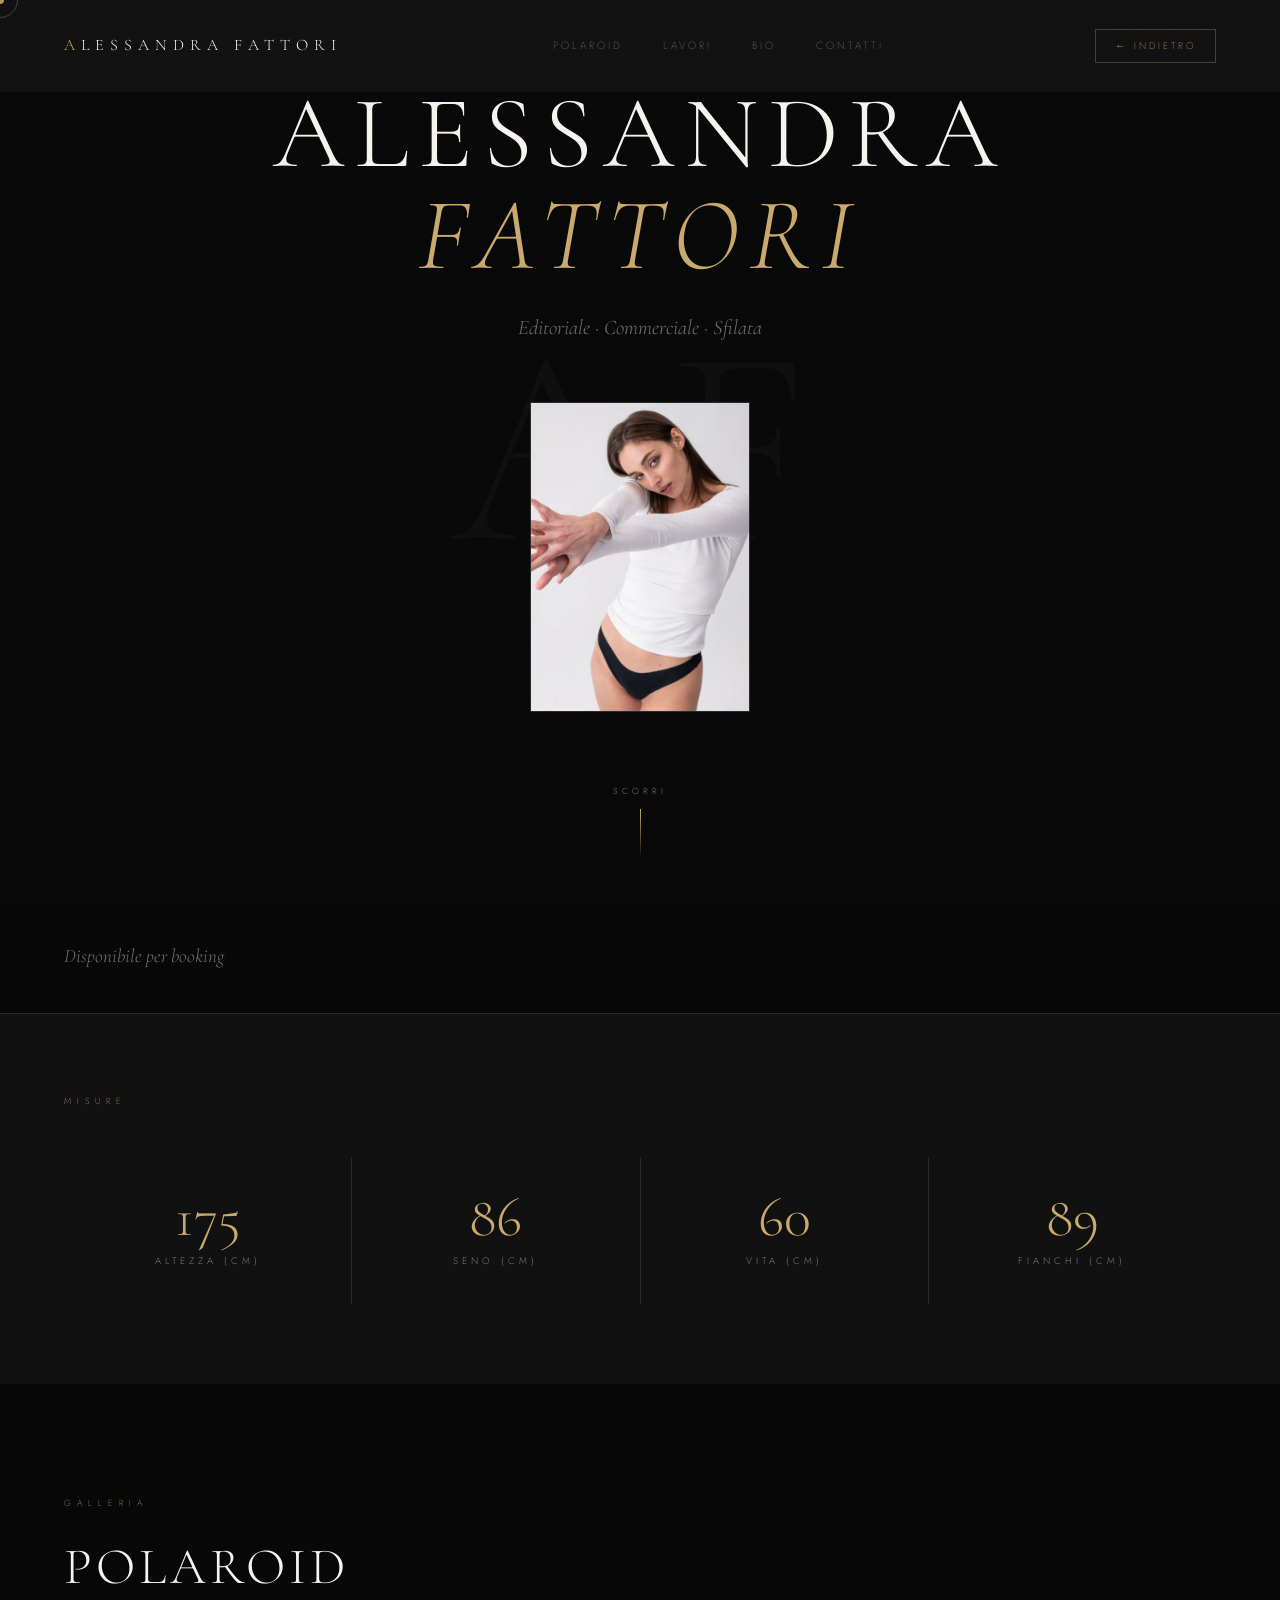
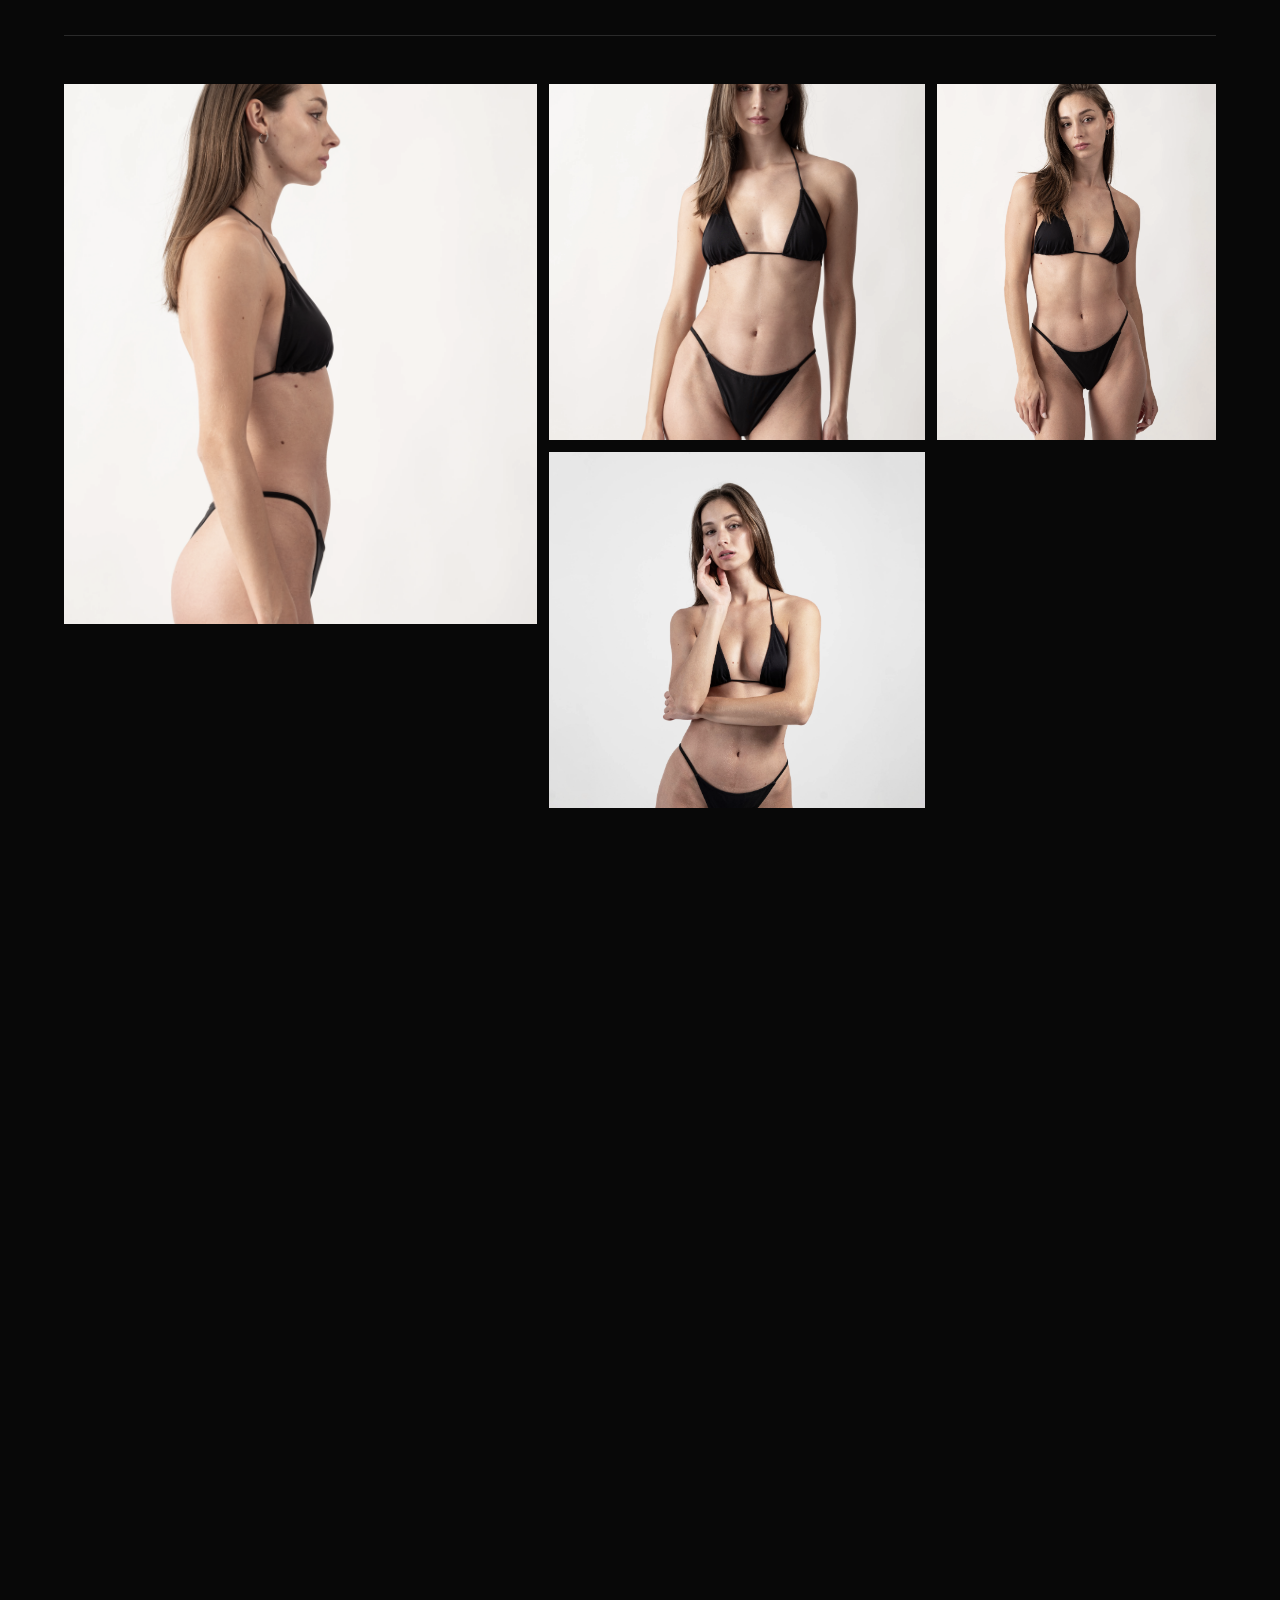
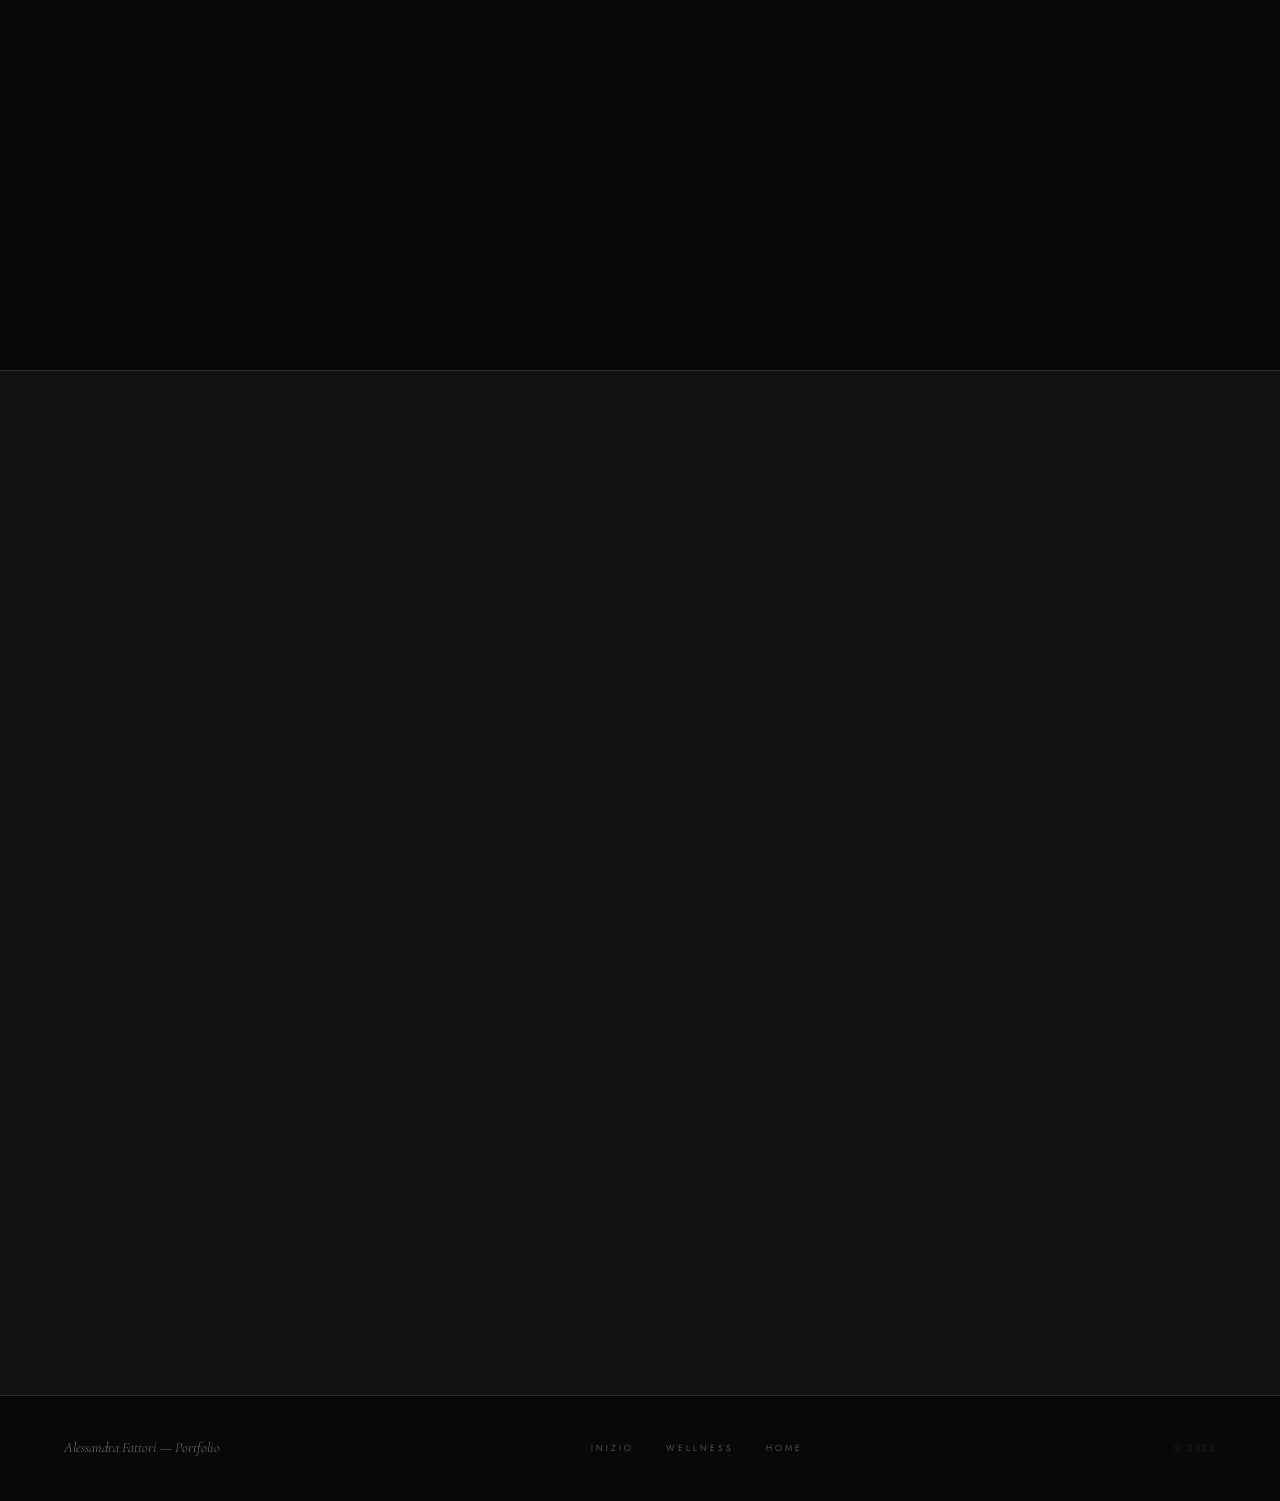
==== commit c2ce435b: "fixato fashion con sendemail comune" ====
--- a/fashion/index.html
+++ b/fashion/index.html
@@ -18,7 +18,14 @@
 
   <nav id="nav">
     <a href="../index.html" class="nav-logo"><em>A</em>lessandra Fattori</a>
-    <div class="nav-links">
+    
+    <div class="nav-toggle" id="nav-toggle">
+      <span></span>
+      <span></span>
+      <span></span>
+    </div>
+    
+    <div class="nav-links" id="nav-links">
       <a href="#polaroids">Polaroid</a>
       <a href="#work">Lavori</a>
       <a href="#about">Bio</a>
@@ -156,25 +163,30 @@
     <div class="contact-inner">
       <span class="section-label reveal">Contatti</span>
       <h2 class="section-title reveal">Booking & Info</h2>
-      <p class="reveal">Per booking, collaborazioni e richieste stampa — scrivimi qui sotto o contatta direttamente l'agenzia.</p>
+      <p class="reveal">Per booking, collaborazioni e richieste stampa — scrivimi qui sotto o contatta uno dei miei social.</p>
       <div class="contact-grid reveal">
         <div class="contact-info">
           <h3>Contatto Diretto</h3>
-          <div class="contact-line">
-            <span class="contact-line-label">Email</span>
-            <span class="contact-line-val"><a href="mailto:alessandrafattori02@gmail.com">alessandrafattori02@gmail.com</a></span>
-          </div>
-          <div class="contact-line">
-            <span class="contact-line-label">Instagram</span>
-            <span class="contact-line-val"><a href="https://instagram.com/alessandra.fattori">@alessandrafattori</a></span>
-          </div>
+          <div class="social-links">
+            <a href="https://www.instagram.com/alessandrafattori_/" class="social-link">
+              <svg xmlns="http://www.w3.org/2000/svg" x="0px" y="0px" width="100" height="100" viewBox="0 0 48 48">
+                <path fill="#304ffe" d="M41.67,13.48c-0.4,0.26-0.97,0.5-1.21,0.77c-0.09,0.09-0.14,0.19-0.12,0.29v1.03l-0.3,1.01l-0.3,1l-0.33,1.1 l-0.68,2.25l-0.66,2.22l-0.5,1.67c0,0.26-0.01,0.52-0.03,0.77c-0.07,0.96-0.27,1.88-0.59,2.74c-0.19,0.53-0.42,1.04-0.7,1.52 c-0.1,0.19-0.22,0.38-0.34,0.56c-0.4,0.63-0.88,1.21-1.41,1.72c-0.41,0.41-0.86,0.79-1.35,1.11c0,0,0,0-0.01,0 c-0.08,0.07-0.17,0.13-0.27,0.18c-0.31,0.21-0.64,0.39-0.98,0.55c-0.23,0.12-0.46,0.22-0.7,0.31c-0.05,0.03-0.11,0.05-0.16,0.07 c-0.57,0.27-1.23,0.45-1.89,0.54c-0.04,0.01-0.07,0.01-0.11,0.02c-0.4,0.07-0.79,0.13-1.19,0.16c-0.18,0.02-0.37,0.03-0.55,0.03 l-0.71-0.04l-3.42-0.18c0-0.01-0.01,0-0.01,0l-1.72-0.09c-0.13,0-0.27,0-0.4-0.01c-0.54-0.02-1.06-0.08-1.58-0.19 c-0.01,0-0.01,0-0.01,0c-0.95-0.18-1.86-0.5-2.71-0.93c-0.47-0.24-0.93-0.51-1.36-0.82c-0.18-0.13-0.35-0.27-0.52-0.42 c-0.48-0.4-0.91-0.83-1.31-1.27c-0.06-0.06-0.11-0.12-0.16-0.18c-0.06-0.06-0.12-0.13-0.17-0.19c-0.38-0.48-0.7-0.97-0.96-1.49 c-0.24-0.46-0.43-0.95-0.58-1.49c-0.06-0.19-0.11-0.37-0.15-0.57c-0.01-0.01-0.02-0.03-0.02-0.05c-0.1-0.41-0.19-0.84-0.24-1.27 c-0.06-0.33-0.09-0.66-0.09-1c-0.02-0.13-0.02-0.27-0.02-0.4l1.91-2.95l1.87-2.88l0.85-1.31l0.77-1.18l0.26-0.41v-1.03 c0.02-0.23,0.03-0.47,0.02-0.69c-0.01-0.7-0.15-1.38-0.38-2.03c-0.22-0.69-0.53-1.34-0.85-1.94c-0.38-0.69-0.78-1.31-1.11-1.87 C14,7.4,13.66,6.73,13.75,6.26C14.47,6.09,15.23,6,16,6h16c4.18,0,7.78,2.6,9.27,6.26C41.43,12.65,41.57,13.06,41.67,13.48z"></path><path fill="#4928f4" d="M42,16v0.27l-1.38,0.8l-0.88,0.51l-0.97,0.56l-1.94,1.13l-1.9,1.1l-1.94,1.12l-0.77,0.45 c0,0.48-0.12,0.92-0.34,1.32c-0.31,0.58-0.83,1.06-1.49,1.47c-0.67,0.41-1.49,0.74-2.41,0.98c0,0,0-0.01-0.01,0 c-3.56,0.92-8.42,0.5-10.78-1.26c-0.66-0.49-1.12-1.09-1.32-1.78c-0.06-0.23-0.09-0.48-0.09-0.73v-7.19 c0.01-0.15-0.09-0.3-0.27-0.45c-0.54-0.43-1.81-0.84-3.23-1.25c-1.11-0.31-2.3-0.62-3.3-0.92c-0.79-0.24-1.46-0.48-1.86-0.71 c0.18-0.35,0.39-0.7,0.61-1.03c1.4-2.05,3.54-3.56,6.02-4.13C14.47,6.09,15.23,6,16,6h10.8c5.37,0.94,10.32,3.13,14.47,6.26 c0.16,0.39,0.3,0.8,0.4,1.22c0.18,0.66,0.29,1.34,0.32,2.05C42,15.68,42,15.84,42,16z"></path><path fill="#6200ea" d="M42,16v4.41l-0.22,0.68l-0.75,2.33l-0.78,2.4l-0.41,1.28l-0.38,1.19l-0.37,1.13l-0.36,1.12l-0.19,0.59 l-0.25,0.78c0,0.76-0.02,1.43-0.07,2c-0.01,0.06-0.02,0.12-0.02,0.18c-0.06,0.53-0.14,0.98-0.27,1.36 c-0.01,0.06-0.03,0.12-0.05,0.17c-0.26,0.72-0.65,1.18-1.23,1.48c-0.14,0.08-0.3,0.14-0.47,0.2c-0.53,0.18-1.2,0.27-2.02,0.32 c-0.6,0.04-1.29,0.05-2.07,0.05H31.4l-1.19-0.05L30,37.61l-2.17-0.09l-2.2-0.09l-7.25-0.3l-1.88-0.08h-0.26 c-0.78-0.01-1.45-0.06-2.03-0.14c-0.84-0.13-1.49-0.35-1.98-0.68c-0.7-0.45-1.11-1.11-1.35-2.03c-0.06-0.22-0.11-0.45-0.14-0.7 c-0.1-0.58-0.15-1.25-0.18-2c0-0.15,0-0.3-0.01-0.46c-0.01-0.01,0-0.01,0-0.01v-0.58c-0.01-0.29-0.01-0.59-0.01-0.9l0.05-1.61 l0.03-1.15l0.04-1.34v-0.19l0.07-2.46l0.07-2.46l0.07-2.31l0.06-2.27l0.02-0.6c0-0.31-1.05-0.49-2.22-0.64 c-0.93-0.12-1.95-0.23-2.56-0.37c0.05-0.23,0.1-0.46,0.16-0.68c0.18-0.72,0.45-1.4,0.79-2.05c0.18-0.35,0.39-0.7,0.61-1.03 c2.16-0.95,4.41-1.69,6.76-2.17c2.06-0.43,4.21-0.66,6.43-0.66c7.36,0,14.16,2.49,19.54,6.69c0.52,0.4,1.03,0.83,1.53,1.28 C42,15.68,42,15.84,42,16z"></path><path fill="#673ab7" d="M42,18.37v4.54l-0.55,1.06l-1.05,2.05l-0.56,1.08l-0.51,0.99l-0.22,0.43c0,0.31,0,0.61-0.02,0.9 c0,0.43-0.02,0.84-0.05,1.22c-0.04,0.45-0.1,0.86-0.16,1.24c-0.15,0.79-0.36,1.47-0.66,2.03c-0.04,0.07-0.08,0.14-0.12,0.2 c-0.11,0.18-0.24,0.35-0.38,0.51c-0.18,0.22-0.38,0.41-0.61,0.57c-0.34,0.26-0.74,0.47-1.2,0.63c-0.57,0.21-1.23,0.35-2.01,0.43 c-0.51,0.05-1.07,0.08-1.68,0.08l-0.42,0.02l-2.08,0.12h-0.01L27.5,36.6l-2.25,0.13l-3.1,0.18l-3.77,0.22l-0.55,0.03 c-0.51,0-0.99-0.03-1.45-0.09c-0.05-0.01-0.09-0.02-0.14-0.02c-0.68-0.11-1.3-0.29-1.86-0.54c-0.68-0.3-1.27-0.7-1.77-1.18 c-0.44-0.43-0.82-0.92-1.13-1.47c-0.07-0.13-0.14-0.25-0.2-0.39c-0.3-0.59-0.54-1.25-0.72-1.97c-0.03-0.12-0.06-0.25-0.08-0.38 c-0.06-0.23-0.11-0.47-0.14-0.72c-0.11-0.64-0.17-1.32-0.2-2.03v-0.01c-0.01-0.29-0.02-0.57-0.02-0.87l-0.49-1.17l-0.07-0.18 L9.5,25.99L8.75,24.2l-0.12-0.29l-0.72-1.73l-0.8-1.93c0,0,0,0-0.01,0L6.29,18.3L6,17.59V16c0-0.63,0.06-1.25,0.17-1.85 c0.05-0.23,0.1-0.46,0.16-0.68c0.85-0.49,1.74-0.94,2.65-1.34c2.08-0.93,4.31-1.62,6.62-2.04c1.72-0.31,3.51-0.48,5.32-0.48 c7.31,0,13.94,2.65,19.12,6.97c0.2,0.16,0.39,0.32,0.58,0.49C41.09,17.48,41.55,17.91,42,18.37z"></path><path fill="#8e24aa" d="M42,21.35v5.14l-0.57,1.19l-1.08,2.25l-0.01,0.03c0,0.43-0.02,0.82-0.05,1.17c-0.1,1.15-0.38,1.88-0.84,2.33 c-0.33,0.34-0.74,0.53-1.25,0.63c-0.03,0.01-0.07,0.01-0.1,0.02c-0.16,0.03-0.33,0.05-0.51,0.05c-0.62,0.06-1.35,0.02-2.19-0.04 c-0.09,0-0.19-0.01-0.29-0.02c-0.61-0.04-1.26-0.08-1.98-0.11c-0.39-0.01-0.8-0.02-1.22-0.02h-0.02l-1.01,0.08h-0.01l-2.27,0.16 l-2.59,0.2l-0.38,0.03l-3.03,0.22l-1.57,0.12l-1.55,0.11c-0.27,0-0.53,0-0.79-0.01c0,0-0.01-0.01-0.01,0 c-1.13-0.02-2.14-0.09-3.04-0.26c-0.83-0.14-1.56-0.36-2.18-0.69c-0.64-0.31-1.17-0.75-1.6-1.31c-0.41-0.55-0.71-1.24-0.9-2.07 c0-0.01,0-0.01,0-0.01c-0.14-0.67-0.22-1.45-0.22-2.33l-0.15-0.27L9.7,26.35l-0.13-0.22L9.5,25.99l-0.93-1.65l-0.46-0.83 l-0.58-1.03l-1-1.79L6,19.75v-3.68c0.88-0.58,1.79-1.09,2.73-1.55c1.14-0.58,2.32-1.07,3.55-1.47c1.34-0.44,2.74-0.79,4.17-1.02 c1.45-0.24,2.94-0.36,4.47-0.36c6.8,0,13.04,2.43,17.85,6.47c0.22,0.17,0.43,0.36,0.64,0.54c0.84,0.75,1.64,1.56,2.37,2.41 C41.86,21.18,41.94,21.26,42,21.35z"></path><path fill="#c2185b" d="M42,24.71v7.23c-0.24-0.14-0.57-0.31-0.98-0.49c-0.22-0.11-0.47-0.22-0.73-0.32 c-0.38-0.17-0.79-0.33-1.25-0.49c-0.1-0.04-0.2-0.07-0.31-0.1c-0.18-0.07-0.37-0.13-0.56-0.19c-0.59-0.18-1.24-0.35-1.92-0.5 c-0.26-0.05-0.53-0.1-0.8-0.14c-0.87-0.15-1.8-0.24-2.77-0.25c-0.08-0.01-0.17-0.01-0.25-0.01l-2.57,0.02l-3.5,0.02h-0.01 l-7.49,0.06c-2.38,0-3.84,0.57-4.72,0.8c0,0-0.01,0-0.01,0.01c-0.93,0.24-1.22,0.09-1.3-1.54c-0.02-0.45-0.03-1.03-0.03-1.74 l-0.56-0.43l-0.98-0.74l-0.6-0.46l-0.12-0.09L8.88,24.1l-0.25-0.19l-0.52-0.4l-0.96-0.72L6,21.91v-3.4 c0.1-0.08,0.19-0.15,0.29-0.21c1.45-1,3-1.85,4.64-2.54c1.46-0.62,3-1.11,4.58-1.46c0.43-0.09,0.87-0.18,1.32-0.24 c1.33-0.23,2.7-0.34,4.09-0.34c6.01,0,11.53,2.09,15.91,5.55c0.66,0.52,1.3,1.07,1.9,1.66c0.82,0.78,1.59,1.61,2.3,2.49 c0.14,0.18,0.28,0.36,0.42,0.55C41.64,24.21,41.82,24.46,42,24.71z"></path><path fill="#d81b60" d="M42,28.72V32c0,0.65-0.06,1.29-0.18,1.91c-0.18,0.92-0.49,1.8-0.91,2.62c-0.22,0.05-0.47,0.05-0.75,0.01 c-0.63-0.11-1.37-0.44-2.17-0.87c-0.04-0.01-0.08-0.03-0.11-0.05c-0.25-0.13-0.51-0.27-0.77-0.43c-0.53-0.29-1.09-0.61-1.65-0.91 c-0.12-0.06-0.24-0.12-0.35-0.18c-0.64-0.33-1.3-0.63-1.96-0.86c0,0,0,0-0.01,0c-0.14-0.05-0.29-0.1-0.44-0.14 c-0.57-0.16-1.15-0.26-1.71-0.26l-1.1-0.32l-4.87-1.41c0,0,0,0-0.01,0l-2.99-0.87h-0.01l-1.3-0.38c-3.76,0-6.07,1.6-7.19,0.99 c-0.44-0.23-0.7-0.81-0.79-1.95c-0.03-0.32-0.04-0.68-0.04-1.1l-1.17-0.57l-0.05-0.02h-0.01l-0.84-0.42L9.7,26.35l-0.07-0.03 l-0.17-0.09L7.5,25.28L6,24.55v-3.43c0.17-0.15,0.35-0.29,0.53-0.43c0.19-0.15,0.38-0.29,0.57-0.44c0.01,0,0.01,0,0.01,0 c1.18-0.85,2.43-1.6,3.76-2.22c1.55-0.74,3.2-1.31,4.91-1.68c0.25-0.06,0.51-0.12,0.77-0.16c1.42-0.27,2.88-0.41,4.37-0.41 c5.27,0,10.11,1.71,14.01,4.59c1.13,0.84,2.18,1.77,3.14,2.78c0.79,0.83,1.52,1.73,2.18,2.67c0.05,0.07,0.1,0.14,0.15,0.2 c0.37,0.54,0.71,1.09,1.03,1.66C41.64,28.02,41.82,28.37,42,28.72z"></path><path fill="#f50057" d="M41.82,33.91c-0.18,0.92-0.49,1.8-0.91,2.62c-0.19,0.37-0.4,0.72-0.63,1.06c-0.14,0.21-0.29,0.41-0.44,0.6 c-0.36-0.14-0.89-0.34-1.54-0.56c0,0,0,0,0-0.01c-0.49-0.17-1.05-0.35-1.65-0.52c-0.17-0.05-0.34-0.1-0.52-0.15 c-0.71-0.19-1.45-0.36-2.17-0.46c-0.6-0.1-1.19-0.16-1.74-0.16l-0.46-0.13h-0.01l-2.42-0.7l-1.49-0.43l-1.66-0.48h-0.01l-0.54-0.15 l-6.53-1.88l-1.88-0.54l-1.4-0.33l-2.28-0.54l-0.28-0.07c0,0,0,0-0.01,0l-2.29-0.53c0-0.01,0-0.01,0-0.01l-0.41-0.09l-0.21-0.05 l-1.67-0.39l-0.19-0.05l-1.42-1.17L6,27.9v-4.08c0.37-0.36,0.75-0.7,1.15-1.03c0.12-0.11,0.25-0.21,0.38-0.31 c0.12-0.1,0.25-0.2,0.38-0.3c0.91-0.69,1.87-1.31,2.89-1.84c1.3-0.7,2.68-1.26,4.13-1.66c0.28-0.09,0.56-0.17,0.85-0.23 c1.64-0.41,3.36-0.62,5.14-0.62c4.47,0,8.63,1.35,12.07,3.66c1.71,1.15,3.25,2.53,4.55,4.1c0.66,0.79,1.26,1.62,1.79,2.5 c0.05,0.07,0.09,0.13,0.13,0.2c0.32,0.53,0.62,1.08,0.89,1.64c0.25,0.5,0.47,1,0.67,1.52C41.34,32.25,41.6,33.07,41.82,33.91z"></path><path fill="#ff1744" d="M40.28,37.59c-0.14,0.21-0.29,0.41-0.44,0.6c-0.44,0.55-0.92,1.05-1.46,1.49c-0.47,0.39-0.97,0.74-1.5,1.04 c-0.2-0.05-0.4-0.11-0.61-0.19c-0.66-0.23-1.35-0.61-1.99-1.01c-0.96-0.61-1.79-1.27-2.16-1.57c-0.14-0.12-0.21-0.18-0.21-0.18 l-1.7-0.15L30,37.6l-2.2-0.19l-2.28-0.2l-3.37-0.3l-5.34-0.47l-0.02-0.01l-1.88-0.91l-1.9-0.92l-1.53-0.74l-0.33-0.16l-0.41-0.2 l-1.42-0.69L7.43,31.9l-0.59-0.29L6,31.35v-4.47c0.47-0.56,0.97-1.09,1.5-1.6c0.34-0.32,0.7-0.64,1.07-0.94 c0.06-0.05,0.12-0.1,0.18-0.14c0.04-0.05,0.09-0.08,0.13-0.1c0.59-0.48,1.21-0.91,1.85-1.3c0.74-0.47,1.52-0.89,2.33-1.24 c0.87-0.39,1.78-0.72,2.72-0.97c1.63-0.46,3.36-0.7,5.14-0.7c4.08,0,7.85,1.24,10.96,3.37c1.99,1.36,3.71,3.08,5.07,5.07 c0.45,0.64,0.85,1.32,1.22,2.02c0.13,0.26,0.26,0.52,0.37,0.78c0.12,0.25,0.23,0.5,0.34,0.75c0.21,0.52,0.4,1.04,0.57,1.58 c0.32,1,0.56,2.02,0.71,3.08C40.21,36.89,40.25,37.24,40.28,37.59z"></path><path fill="#ff5722" d="M38.39,39.42c0,0.08,0,0.17-0.01,0.26c-0.47,0.39-0.97,0.74-1.5,1.04c-0.22,0.12-0.44,0.24-0.67,0.34 c-0.23,0.11-0.46,0.21-0.7,0.3c-0.34-0.18-0.8-0.4-1.29-0.61c-0.69-0.31-1.44-0.59-2.02-0.68c-0.14-0.03-0.27-0.04-0.39-0.04 l-1.64-0.21h-0.02l-2.04-0.27l-2.06-0.27l-0.96-0.12l-7.56-0.98c-0.49,0-1.01-0.03-1.55-0.1c-0.66-0.06-1.35-0.16-2.04-0.3 c-0.68-0.12-1.37-0.28-2.03-0.45c-0.69-0.16-1.37-0.35-2-0.53c-0.73-0.22-1.41-0.43-1.98-0.62c-0.47-0.15-0.87-0.29-1.18-0.4 c-0.18-0.43-0.33-0.88-0.44-1.34C6.1,33.66,6,32.84,6,32v-1.67c0.32-0.53,0.67-1.05,1.06-1.54c0.71-0.94,1.52-1.8,2.4-2.56 c0.03-0.04,0.07-0.07,0.1-0.09l0.01-0.01c0.31-0.28,0.63-0.53,0.97-0.77c0.04-0.04,0.08-0.07,0.12-0.1 c0.16-0.12,0.33-0.24,0.51-0.35c1.43-0.97,3.01-1.73,4.7-2.24c1.6-0.48,3.29-0.73,5.05-0.73c3.49,0,6.75,1.03,9.47,2.79 c2.01,1.29,3.74,2.99,5.06,4.98c0.16,0.23,0.31,0.46,0.46,0.7c0.69,1.17,1.26,2.43,1.68,3.75c0.05,0.15,0.09,0.3,0.13,0.46 c0.08,0.27,0.15,0.55,0.21,0.83c0.02,0.07,0.04,0.14,0.06,0.22c0.14,0.63,0.24,1.29,0.31,1.95c0,0.01,0,0.01,0,0.01 C38.36,38.22,38.39,38.82,38.39,39.42z"></path><path fill="#ff6f00" d="M36.33,39.42c0,0.35-0.02,0.73-0.06,1.11c-0.02,0.18-0.04,0.36-0.06,0.53c-0.23,0.11-0.46,0.21-0.7,0.3 c-0.45,0.17-0.91,0.31-1.38,0.41c-0.32,0.07-0.65,0.13-0.98,0.16h-0.01c-0.31-0.19-0.67-0.42-1.04-0.68 c-0.67-0.47-1.37-1-1.93-1.43c-0.01-0.01-0.01-0.01-0.02-0.02c-0.59-0.45-1.01-0.79-1.01-0.79l-1.06,0.04l-2.04,0.07l-0.95,0.04 l-3.82,0.14l-3.23,0.12c-0.21,0.01-0.46,0.01-0.77,0h-0.01c-0.42-0.01-0.92-0.04-1.47-0.09c-0.64-0.05-1.34-0.11-2.05-0.18 c-0.69-0.08-1.39-0.16-2.06-0.24c-0.74-0.08-1.44-0.17-2.04-0.25c-0.47-0.06-0.88-0.11-1.21-0.15c-0.28-0.32-0.53-0.65-0.77-1.01 c-0.36-0.54-0.67-1.11-0.91-1.72c-0.18-0.43-0.33-0.88-0.44-1.34c0.29-0.89,0.67-1.73,1.12-2.54c0.36-0.66,0.78-1.29,1.24-1.89 c0.45-0.59,0.94-1.14,1.47-1.64v-0.01c0.15-0.15,0.3-0.29,0.45-0.42c0.28-0.26,0.57-0.5,0.87-0.73h0.01 c0.01-0.02,0.02-0.02,0.03-0.03c0.24-0.19,0.49-0.36,0.74-0.53c1.48-1.01,3.15-1.76,4.95-2.2c1.19-0.29,2.44-0.45,3.73-0.45 c2.54,0,4.94,0.61,7.05,1.71h0.01c1.81,0.93,3.41,2.21,4.7,3.75c0.71,0.82,1.32,1.72,1.82,2.67c0.35,0.64,0.65,1.31,0.9,1.99 c0.02,0.06,0.04,0.11,0.06,0.16c0.17,0.5,0.32,1.02,0.45,1.54c0.09,0.37,0.16,0.75,0.22,1.13c0.02,0.12,0.04,0.23,0.05,0.35 C36.28,37.99,36.33,38.7,36.33,39.42z"></path><path fill="#ff9800" d="M34.28,39.42v0.1c0,0.34-0.03,0.77-0.06,1.23c-0.03,0.34-0.06,0.69-0.09,1.02c-0.32,0.07-0.65,0.13-0.98,0.16 h-0.01C32.76,41.98,32.39,42,32,42h-1.75l-0.38-0.11l-1.97-0.6l-2-0.6l-4.63-1.39l-2-0.6c0,0-0.83,0.33-2,0.72h-0.01 c-0.45,0.15-0.94,0.31-1.46,0.47c-0.65,0.19-1.34,0.38-2.02,0.53c-0.7,0.16-1.39,0.28-2.01,0.33c-0.19,0.02-0.38,0.03-0.55,0.03 c-0.56-0.31-1.1-0.68-1.59-1.09c-0.43-0.36-0.83-0.75-1.2-1.18c-0.28-0.32-0.53-0.65-0.77-1.01c0.07-0.45,0.15-0.89,0.27-1.32 c0.3-1.19,0.77-2.33,1.39-3.37c0.34-0.59,0.72-1.16,1.16-1.69c0.01-0.03,0.04-0.06,0.07-0.08c-0.01-0.01,0-0.01,0-0.01 c0.13-0.17,0.27-0.33,0.41-0.48c0-0.01,0-0.01,0-0.01c0.41-0.44,0.83-0.86,1.29-1.25c0.16-0.13,0.31-0.26,0.48-0.39 c0.03-0.03,0.06-0.05,0.1-0.08c2.25-1.72,5.06-2.76,8.09-2.76c3.44,0,6.57,1.29,8.94,3.41c1.14,1.03,2.11,2.26,2.84,3.63 c0.06,0.1,0.12,0.21,0.17,0.32c0.09,0.18,0.18,0.37,0.26,0.57c0.33,0.72,0.59,1.48,0.77,2.26c0.02,0.08,0.04,0.16,0.06,0.24 c0.08,0.37,0.15,0.75,0.2,1.13C34.24,38.21,34.28,38.81,34.28,39.42z"></path><path fill="#ffc107" d="M32.22,39.42c0,0.2-0.01,0.42-0.02,0.65c-0.02,0.37-0.05,0.77-0.1,1.18c-0.02,0.25-0.06,0.5-0.1,0.75h-5.48 l-1.06-0.17l-4.14-0.66l-0.59-0.09l-1.35-0.22c-0.59,0-1.87,0.26-3.22,0.51c-0.71,0.13-1.43,0.27-2.08,0.36 c-0.08,0.01-0.16,0.02-0.23,0.03h-0.01c-0.7-0.15-1.38-0.38-2.02-0.68c-0.2-0.09-0.4-0.19-0.6-0.3c-0.56-0.31-1.1-0.68-1.59-1.09 c-0.01-0.12-0.02-0.22-0.02-0.27c0-0.26,0.01-0.51,0.03-0.76c0.04-0.64,0.13-1.26,0.27-1.86c0.22-0.91,0.54-1.79,0.97-2.6 c0.08-0.17,0.17-0.34,0.27-0.5c0.04-0.08,0.09-0.15,0.13-0.23c0.18-0.29,0.38-0.57,0.58-0.85c0.42-0.55,0.89-1.07,1.39-1.54 c0.01,0,0.01,0,0.01,0c0.04-0.04,0.08-0.08,0.12-0.11c0.05-0.04,0.09-0.09,0.14-0.12c0.2-0.18,0.4-0.34,0.61-0.49 c0-0.01,0.01-0.01,0.01-0.01c1.89-1.41,4.23-2.24,6.78-2.24c1.98,0,3.82,0.5,5.43,1.38h0.01c1.38,0.76,2.58,1.79,3.53,3.03 c0.37,0.48,0.7,0.99,0.98,1.53h0.01c0.05,0.1,0.1,0.2,0.15,0.3c0.3,0.59,0.54,1.21,0.72,1.85h0.01c0.01,0.05,0.03,0.1,0.04,0.15 c0.12,0.43,0.22,0.87,0.29,1.32c0.01,0.09,0.02,0.19,0.03,0.28C32.19,38.43,32.22,38.92,32.22,39.42z"></path><path fill="#ffd54f" d="M30.17,39.31c0,0.16,0,0.33-0.02,0.49v0.01c0,0.01,0,0.01,0,0.01c-0.02,0.72-0.12,1.43-0.28,2.07 c0,0.04-0.01,0.07-0.03,0.11h-4.67l-3.85-0.83l-0.51-0.11l-0.08,0.02l-4.27,0.88L16.27,42H16c-0.64,0-1.27-0.06-1.88-0.18 c-0.09-0.02-0.18-0.04-0.27-0.06h-0.01c-0.7-0.15-1.38-0.38-2.02-0.68c-0.02-0.11-0.04-0.22-0.05-0.33 c-0.07-0.43-0.1-0.88-0.1-1.33c0-0.17,0-0.34,0.01-0.51c0.03-0.54,0.11-1.07,0.23-1.58c0.08-0.38,0.19-0.75,0.32-1.1 c0.11-0.31,0.24-0.61,0.38-0.9c0.12-0.25,0.26-0.49,0.4-0.73c0.14-0.23,0.29-0.45,0.45-0.67c0.4-0.55,0.87-1.06,1.39-1.51 c0.3-0.26,0.63-0.51,0.97-0.73c1.46-0.96,3.21-1.52,5.1-1.52c0.37,0,0.73,0.02,1.08,0.07h0.02c1.07,0.12,2.07,0.42,2.99,0.87 c0.01,0,0.01,0,0.01,0c1.45,0.71,2.68,1.78,3.58,3.1c0.15,0.22,0.3,0.46,0.43,0.7c0.11,0.19,0.21,0.39,0.3,0.59 c0.14,0.31,0.27,0.64,0.38,0.97h0.01c0.11,0.37,0.21,0.74,0.28,1.13v0.01C30.11,38.16,30.17,38.73,30.17,39.31z"></path><path fill="#ffe082" d="M28.11,39.52v0.03c0,0.59-0.07,1.17-0.21,1.74c-0.05,0.24-0.12,0.48-0.21,0.71h-4.48l-2.29-0.63L18.63,42H16 c-0.64,0-1.27-0.06-1.88-0.18c-0.02-0.03-0.03-0.06-0.04-0.09c-0.14-0.43-0.25-0.86-0.3-1.31c-0.04-0.29-0.06-0.59-0.06-0.9 c0-0.12,0-0.25,0.02-0.37c0.01-0.47,0.08-0.93,0.2-1.37c0.06-0.3,0.15-0.59,0.27-0.87c0.04-0.14,0.1-0.27,0.17-0.4 c0.15-0.34,0.33-0.67,0.53-0.99c0.22-0.32,0.46-0.62,0.73-0.9c0.32-0.36,0.68-0.69,1.09-0.96c0.7-0.51,1.5-0.89,2.37-1.1 c0.58-0.16,1.19-0.24,1.82-0.24c2,0,3.79,0.8,5.09,2.09c0.05,0.05,0.11,0.11,0.16,0.18h0.01c0.14,0.15,0.27,0.3,0.4,0.47 c0.37,0.47,0.68,0.98,0.92,1.54c0.12,0.26,0.22,0.53,0.3,0.81c0.01,0.04,0.02,0.07,0.03,0.11c0.14,0.49,0.23,1,0.25,1.53 C28.1,39.2,28.11,39.36,28.11,39.52z"></path><path fill="#ffecb3" d="M26.06,39.52c0,0.41-0.05,0.8-0.16,1.17c-0.1,0.4-0.25,0.78-0.44,1.14c-0.03,0.06-0.1,0.17-0.1,0.17h-8.88 c-0.01-0.01-0.02-0.03-0.02-0.04c-0.12-0.19-0.22-0.38-0.3-0.59c-0.2-0.46-0.32-0.96-0.36-1.48c-0.02-0.12-0.02-0.25-0.02-0.37 c0-0.06,0-0.13,0.01-0.19c0.01-0.44,0.07-0.86,0.19-1.25c0.1-0.36,0.23-0.69,0.4-1.01c0,0,0.01-0.01,0.01-0.02 c0.12-0.21,0.25-0.42,0.4-0.62c0.49-0.66,1.14-1.2,1.89-1.55c0.01,0,0.01,0,0.01,0c0.24-0.12,0.49-0.22,0.75-0.29c0,0,0,0,0.01,0 c0.46-0.14,0.96-0.21,1.47-0.21c0.59,0,1.16,0.09,1.68,0.28c0.19,0.05,0.37,0.13,0.55,0.22c0,0,0,0,0.01,0 c0.86,0.41,1.59,1.05,2.09,1.85c0.1,0.15,0.19,0.31,0.27,0.48c0.04,0.07,0.08,0.15,0.11,0.22c0.23,0.52,0.37,1.09,0.41,1.69 c0.01,0.05,0.01,0.1,0.01,0.16C26.06,39.36,26.06,39.44,26.06,39.52z"></path><g><path fill="none" stroke="#fff" stroke-linecap="round" stroke-linejoin="round" stroke-miterlimit="10" stroke-width="2" d="M30,11H18c-3.9,0-7,3.1-7,7v12c0,3.9,3.1,7,7,7h12c3.9,0,7-3.1,7-7V18C37,14.1,33.9,11,30,11z"></path><circle cx="31" cy="16" r="1" fill="#fff"></circle></g><g><circle cx="24" cy="24" r="6" fill="none" stroke="#fff" stroke-linecap="round" stroke-linejoin="round" stroke-miterlimit="10" stroke-width="2"></circle></g>
+              </svg>
+            </a>
+            <a href="https://wa.me/+393451276392" class="social-link">
+              <svg xmlns="http://www.w3.org/2000/svg" x="0px" y="0px" width="100" height="100" viewBox="0 0 48 48">
+                <path fill="#fff" d="M4.868,43.303l2.694-9.835C5.9,30.59,5.026,27.324,5.027,23.979C5.032,13.514,13.548,5,24.014,5c5.079,0.002,9.845,1.979,13.43,5.566c3.584,3.588,5.558,8.356,5.556,13.428c-0.004,10.465-8.522,18.98-18.986,18.98c-0.001,0,0,0,0,0h-0.008c-3.177-0.001-6.3-0.798-9.073-2.311L4.868,43.303z"></path><path fill="#fff" d="M4.868,43.803c-0.132,0-0.26-0.052-0.355-0.148c-0.125-0.127-0.174-0.312-0.127-0.483l2.639-9.636c-1.636-2.906-2.499-6.206-2.497-9.556C4.532,13.238,13.273,4.5,24.014,4.5c5.21,0.002,10.105,2.031,13.784,5.713c3.679,3.683,5.704,8.577,5.702,13.781c-0.004,10.741-8.746,19.48-19.486,19.48c-3.189-0.001-6.344-0.788-9.144-2.277l-9.875,2.589C4.953,43.798,4.911,43.803,4.868,43.803z"></path><path fill="#cfd8dc" d="M24.014,5c5.079,0.002,9.845,1.979,13.43,5.566c3.584,3.588,5.558,8.356,5.556,13.428c-0.004,10.465-8.522,18.98-18.986,18.98h-0.008c-3.177-0.001-6.3-0.798-9.073-2.311L4.868,43.303l2.694-9.835C5.9,30.59,5.026,27.324,5.027,23.979C5.032,13.514,13.548,5,24.014,5 M24.014,42.974C24.014,42.974,24.014,42.974,24.014,42.974C24.014,42.974,24.014,42.974,24.014,42.974 M24.014,42.974C24.014,42.974,24.014,42.974,24.014,42.974C24.014,42.974,24.014,42.974,24.014,42.974 M24.014,4C24.014,4,24.014,4,24.014,4C12.998,4,4.032,12.962,4.027,23.979c-0.001,3.367,0.849,6.685,2.461,9.622l-2.585,9.439c-0.094,0.345,0.002,0.713,0.254,0.967c0.19,0.192,0.447,0.297,0.711,0.297c0.085,0,0.17-0.011,0.254-0.033l9.687-2.54c2.828,1.468,5.998,2.243,9.197,2.244c11.024,0,19.99-8.963,19.995-19.98c0.002-5.339-2.075-10.359-5.848-14.135C34.378,6.083,29.357,4.002,24.014,4L24.014,4z"></path><path fill="#40c351" d="M35.176,12.832c-2.98-2.982-6.941-4.625-11.157-4.626c-8.704,0-15.783,7.076-15.787,15.774c-0.001,2.981,0.833,5.883,2.413,8.396l0.376,0.597l-1.595,5.821l5.973-1.566l0.577,0.342c2.422,1.438,5.2,2.198,8.032,2.199h0.006c8.698,0,15.777-7.077,15.78-15.776C39.795,19.778,38.156,15.814,35.176,12.832z"></path><path fill="#fff" fill-rule="evenodd" d="M19.268,16.045c-0.355-0.79-0.729-0.806-1.068-0.82c-0.277-0.012-0.593-0.011-0.909-0.011c-0.316,0-0.83,0.119-1.265,0.594c-0.435,0.475-1.661,1.622-1.661,3.956c0,2.334,1.7,4.59,1.937,4.906c0.237,0.316,3.282,5.259,8.104,7.161c4.007,1.58,4.823,1.266,5.693,1.187c0.87-0.079,2.807-1.147,3.202-2.255c0.395-1.108,0.395-2.057,0.277-2.255c-0.119-0.198-0.435-0.316-0.909-0.554s-2.807-1.385-3.242-1.543c-0.435-0.158-0.751-0.237-1.068,0.238c-0.316,0.474-1.225,1.543-1.502,1.859c-0.277,0.317-0.554,0.357-1.028,0.119c-0.474-0.238-2.002-0.738-3.815-2.354c-1.41-1.257-2.362-2.81-2.639-3.285c-0.277-0.474-0.03-0.731,0.208-0.968c0.213-0.213,0.474-0.554,0.712-0.831c0.237-0.277,0.316-0.475,0.474-0.791c0.158-0.317,0.079-0.594-0.04-0.831C20.612,19.329,19.69,16.983,19.268,16.045z" clip-rule="evenodd"></path>
+              </svg>
+            </a>
+          </div>
+
           <div class="contact-line">
             <span class="contact-line-label">Base</span>
             <span class="contact-line-val">Rimini, Italia</span>
           </div>
         </div>
 
-        <form class="wellness-form reveal" id="contactForm">
+        <form class="form reveal" id="contactForm">
           <div class="form-row">
             <div class="form-group">
               <label>Nome</label>
@@ -197,8 +209,8 @@
             <label>Messaggio</label>
             <textarea name="message" placeholder="Dettagli del progetto, date, obiettivi..."></textarea>
           </div>
-          <button type="submit" class="btn-book">Invia Richiesta</button>
-          <div id="form-result" style="color: var(--white);"></div>
+          <button type="submit" class="btn-submit">Invia Richiesta</button>
+          <div id="form-result" style="color: var(--gold);"></div>
         </form>
       </div>
     </div>
@@ -255,16 +267,67 @@
     });
     (function loop() { rx += (mx - rx) * 0.12; ry += (my - ry) * 0.12; ring.style.left = rx + 'px'; ring.style.top = ry + 'px'; requestAnimationFrame(loop); })();
 
-    // Nav scroll
-    const nav = document.getElementById('nav');
-    window.addEventListener('scroll', () => nav.classList.toggle('scrolled', window.scrollY > 80));
-
+  // Mobile Menu Toggle Logic
+    const navToggle = document.getElementById('nav-toggle');
+    const navLinks = document.getElementById('nav-links');
+
+    navToggle.addEventListener('click', () => {
+      navToggle.classList.toggle('open');
+      navLinks.classList.toggle('active');
+    });
+
+    // Close menu when a link is clicked
+    document.querySelectorAll('.nav-links a').forEach(link => {
+      link.addEventListener('click', () => {
+        navToggle.classList.remove('open');
+        navLinks.classList.remove('active');
+      });
+    });
     // Reveal on scroll
     const reveals = document.querySelectorAll('.reveal');
     const io = new IntersectionObserver(entries => {
       entries.forEach(e => { if (e.isIntersecting) { e.target.classList.add('visible'); io.unobserve(e.target); } });
     }, { threshold: 0.1, rootMargin: '0px 0px -50px 0px' });
     reveals.forEach(el => io.observe(el));
+
+
+
+
+    
+    const form = document.getElementById('contactForm');
+    const result = document.getElementById('form-result');
+
+    form.addEventListener('submit', async function(e) {
+
+        e.preventDefault();
+
+        result.innerHTML = "Invio...";
+
+        const formData = new FormData(form);
+        formData.append('category', 'fashion');
+
+        try {
+
+            const response = await fetch('../send-mail.php', {
+                method: 'POST',
+                body: formData
+            });
+
+            const data = await response.json();
+
+            result.innerHTML = data.message;
+
+            if (data.success) {
+                form.reset();
+            }
+
+        } catch (error) {
+
+            result.innerHTML = "Errore di connessione";
+
+        }
+    });
+
   </script>
 </body>
 </html>
--- a/fashion/style.css
+++ b/fashion/style.css
@@ -27,6 +27,30 @@
         font-weight: 300;
         line-height: 1.7;
         cursor: none;
+    }
+
+    .social-links {
+        display: flex;
+        gap: 1rem;
+        margin-bottom: 1.5rem;
+    }
+
+    .social-link {
+        width: 50px;
+        height: 50px;
+        display: flex;
+        align-items: center;
+        justify-content: center;
+        text-decoration: none;
+        font-size: 0.6rem;
+        letter-spacing: 1px;
+        color: var(--sage-light);
+        transition: background 0.3s, border-color 0.3s;
+    }
+
+    .social-link:hover {
+        background: rgba(200, 212, 194, 0.1);
+        border-color: var(--sage-light);
     }
 
     /* Cursor */
@@ -66,7 +90,7 @@
         display: flex;
         align-items: center;
         justify-content: space-between;
-        background: linear-gradient(to bottom, rgba(8, 8, 8, 0.95) 0%, transparent 100%);
+        background: var(--off-black);
         transition: background 0.4s;
     }
 
@@ -487,7 +511,7 @@
         animation: fadeUp 1s ease 0.9s both;
     }
 
-    .hero-img-placeholder img{
+    .hero-img-placeholder img {
         width: 100%;
         height: 100%;
         object-fit: cover;
@@ -524,7 +548,7 @@
         transition: background 0.3s;
     }
 
-    .client-item img{
+    .client-item img {
         width: 100%;
         height: auto;
         object-fit: contain;
@@ -625,6 +649,8 @@
         letter-spacing: 3px;
         text-transform: uppercase;
         color: var(--text-dim);
+        display: inline-flex;
+        align-items: center;
     }
 
     .spec-val {
@@ -710,6 +736,7 @@
 
     .form-group {
         position: relative;
+        margin-bottom: 1em;
     }
 
     .form-group label {
@@ -718,7 +745,6 @@
         letter-spacing: 3px;
         text-transform: uppercase;
         color: var(--text-dim);
-        margin-bottom: 0.5rem;
     }
 
     .form-group input,
@@ -882,4 +908,77 @@
             grid-column: span 1 !important;
             grid-row: span 1 !important;
         }
+    }
+
+    /* Hamburger Icon */
+    .nav-toggle {
+        display: none;
+        /* Hidden on desktop */
+        flex-direction: column;
+        gap: 6px;
+        cursor: pointer;
+        z-index: 1000;
+    }
+
+    .nav-toggle span {
+        display: block;
+        width: 25px;
+        height: 2px;
+        background: var(--gold);
+        transition: 0.3s;
+    }
+
+    .nav-links.active {
+        background-color: var(--grey);
+    }
+
+
+    /* Mobile Side Menu Logic */
+    @media (max-width: 900px) {
+        .nav-toggle {
+            display: flex;
+            /* Show on mobile */
+        }
+
+        .nav-links {
+            position: fixed;
+            top: 0;
+            right: -100%;
+            /* Hidden by default */
+            height: 100vh;
+            width: 70%;
+            /* Side menu width */
+            max-width: 300px;
+            background: var(--warm-white);
+            flex-direction: column;
+            justify-content: center;
+            align-items: center;
+            box-shadow: -10px 0 30px rgba(0, 0, 0, 0.05);
+            transition: 0.4s ease-in-out;
+            z-index: 999;
+        }
+
+        .nav-links.active {
+            right: 0;
+            /* Slide in */
+        }
+
+        /* Animate Hamburger to X */
+        .nav-toggle.open span:nth-child(1) {
+            transform: translateY(8px) rotate(45deg);
+        }
+
+        .nav-toggle.open span:nth-child(2) {
+            opacity: 0;
+        }
+
+        .nav-toggle.open span:nth-child(3) {
+            transform: translateY(-8px) rotate(-45deg);
+        }
+
+        /* Ensure the "Back" link doesn't float weirdly on mobile */
+        .nav-back {
+            display: none;
+            /* Often cleaner to hide or move this inside the menu on mobile */
+        }
     }
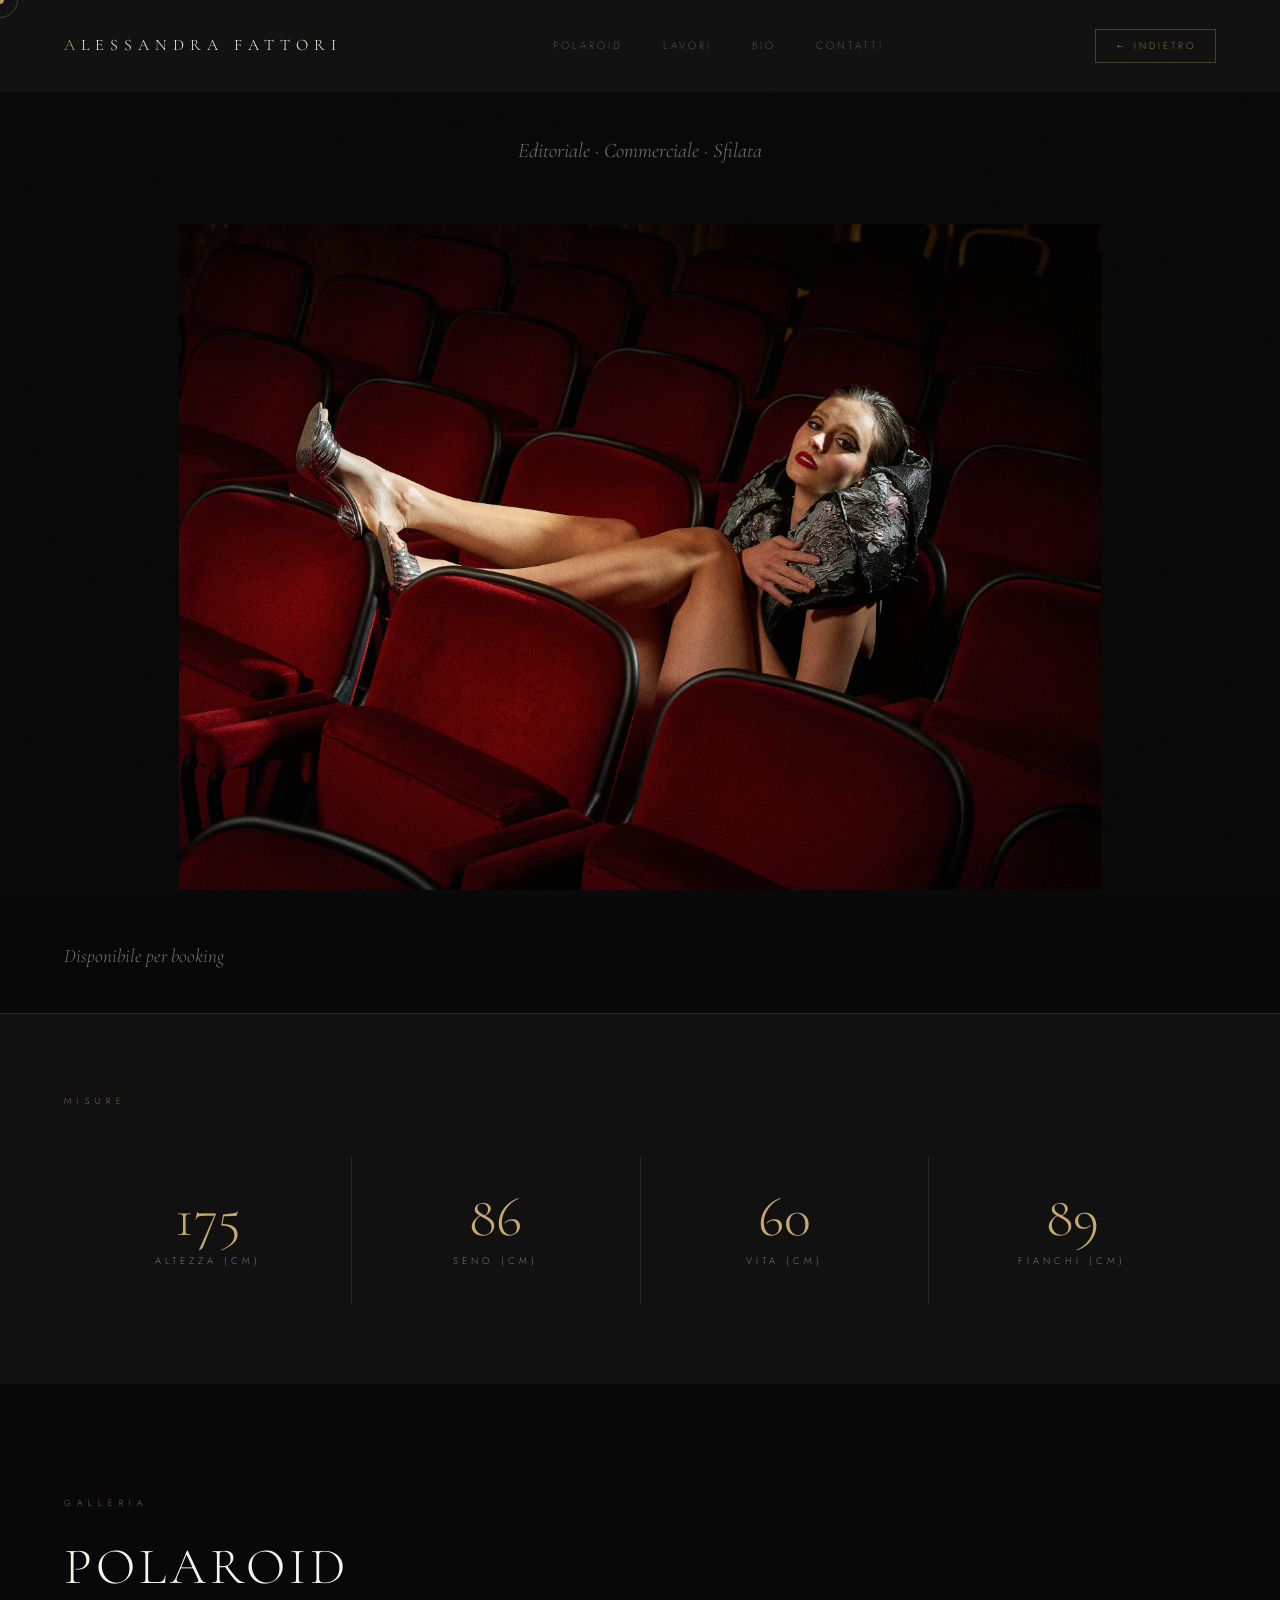
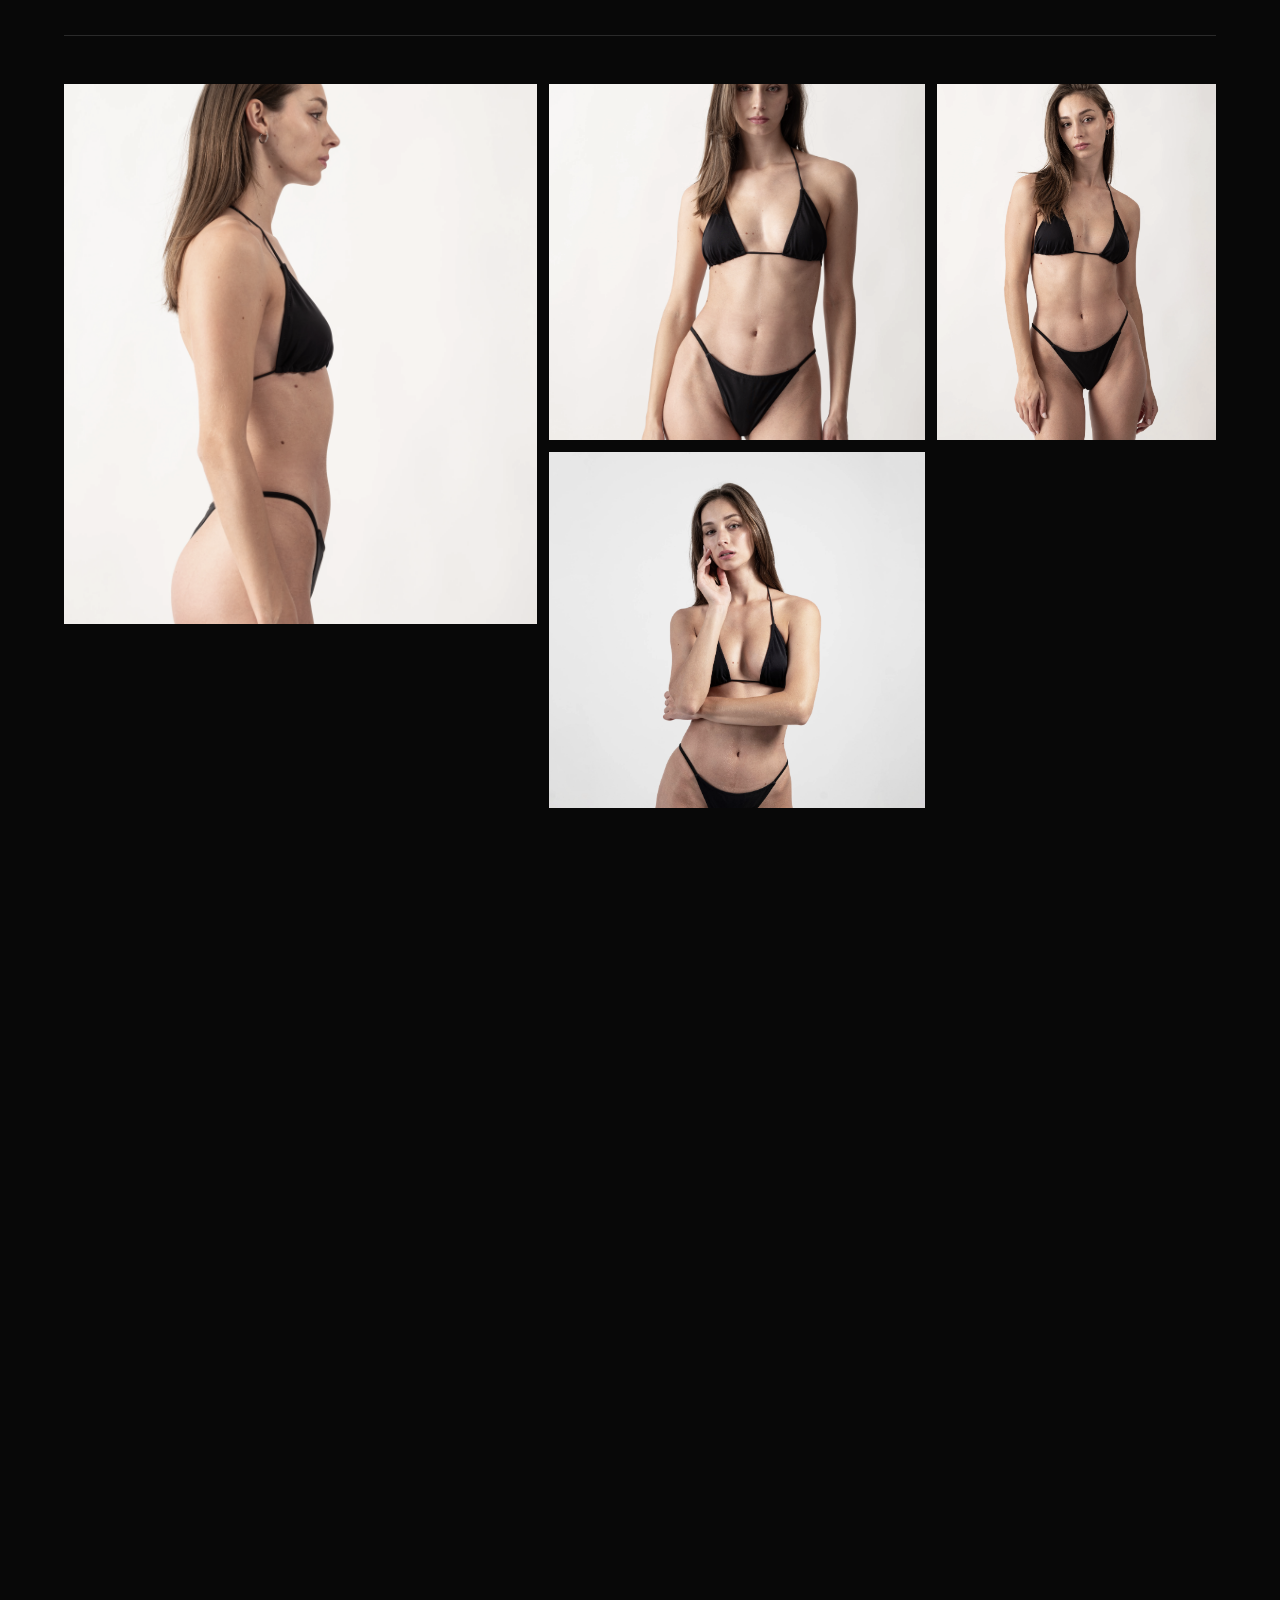
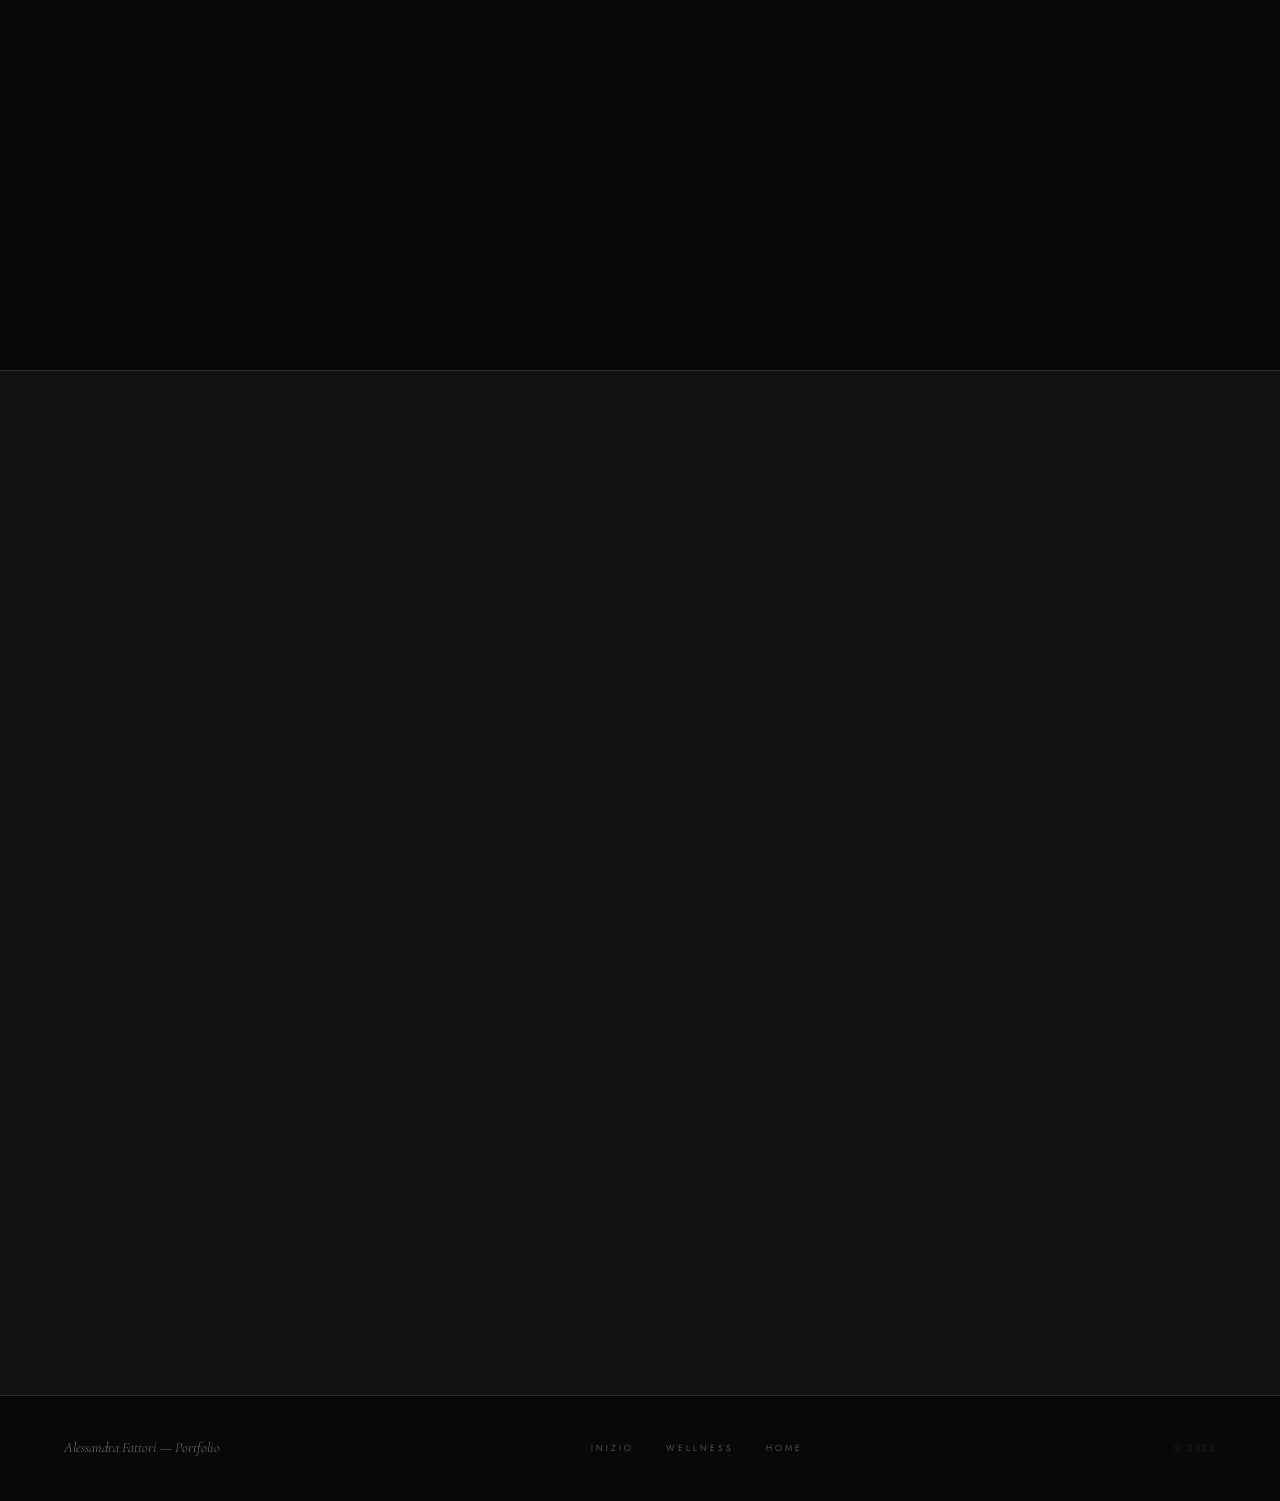
==== commit 665dfd3b: "fix foto" ====
--- a/fashion/index.html
+++ b/fashion/index.html
@@ -41,7 +41,7 @@
       <h1>Alessandra<br><em>Fattori</em></h1>
       <p class="hero-tagline">Editoriale · Commerciale · Sfilata</p>
       <div class="hero-img-placeholder">
-        <img src="../assets/fashion/hero/4.webp" alt="Alessandra Fattori">
+        <img src="../assets/fashion/hero/7.webp" alt="Alessandra Fattori">
       </div>
       <div class="hero-scroll">
         <span>Scorri</span>
--- a/fashion/style.css
+++ b/fashion/style.css
@@ -494,14 +494,12 @@
 
     /* VIDEO / HERO img placeholder */
     .hero-img-placeholder {
-        width: 220px;
-        height: 310px;
-        background: var(--grey);
+        width: 80%;
+        background: transparent;
         display: flex;
         align-items: center;
         justify-content: center;
         margin: 2rem auto 0;
-        border: 1px solid var(--grey);
         font-size: 0.6rem;
         letter-spacing: 3px;
         color: var(--text-dim);
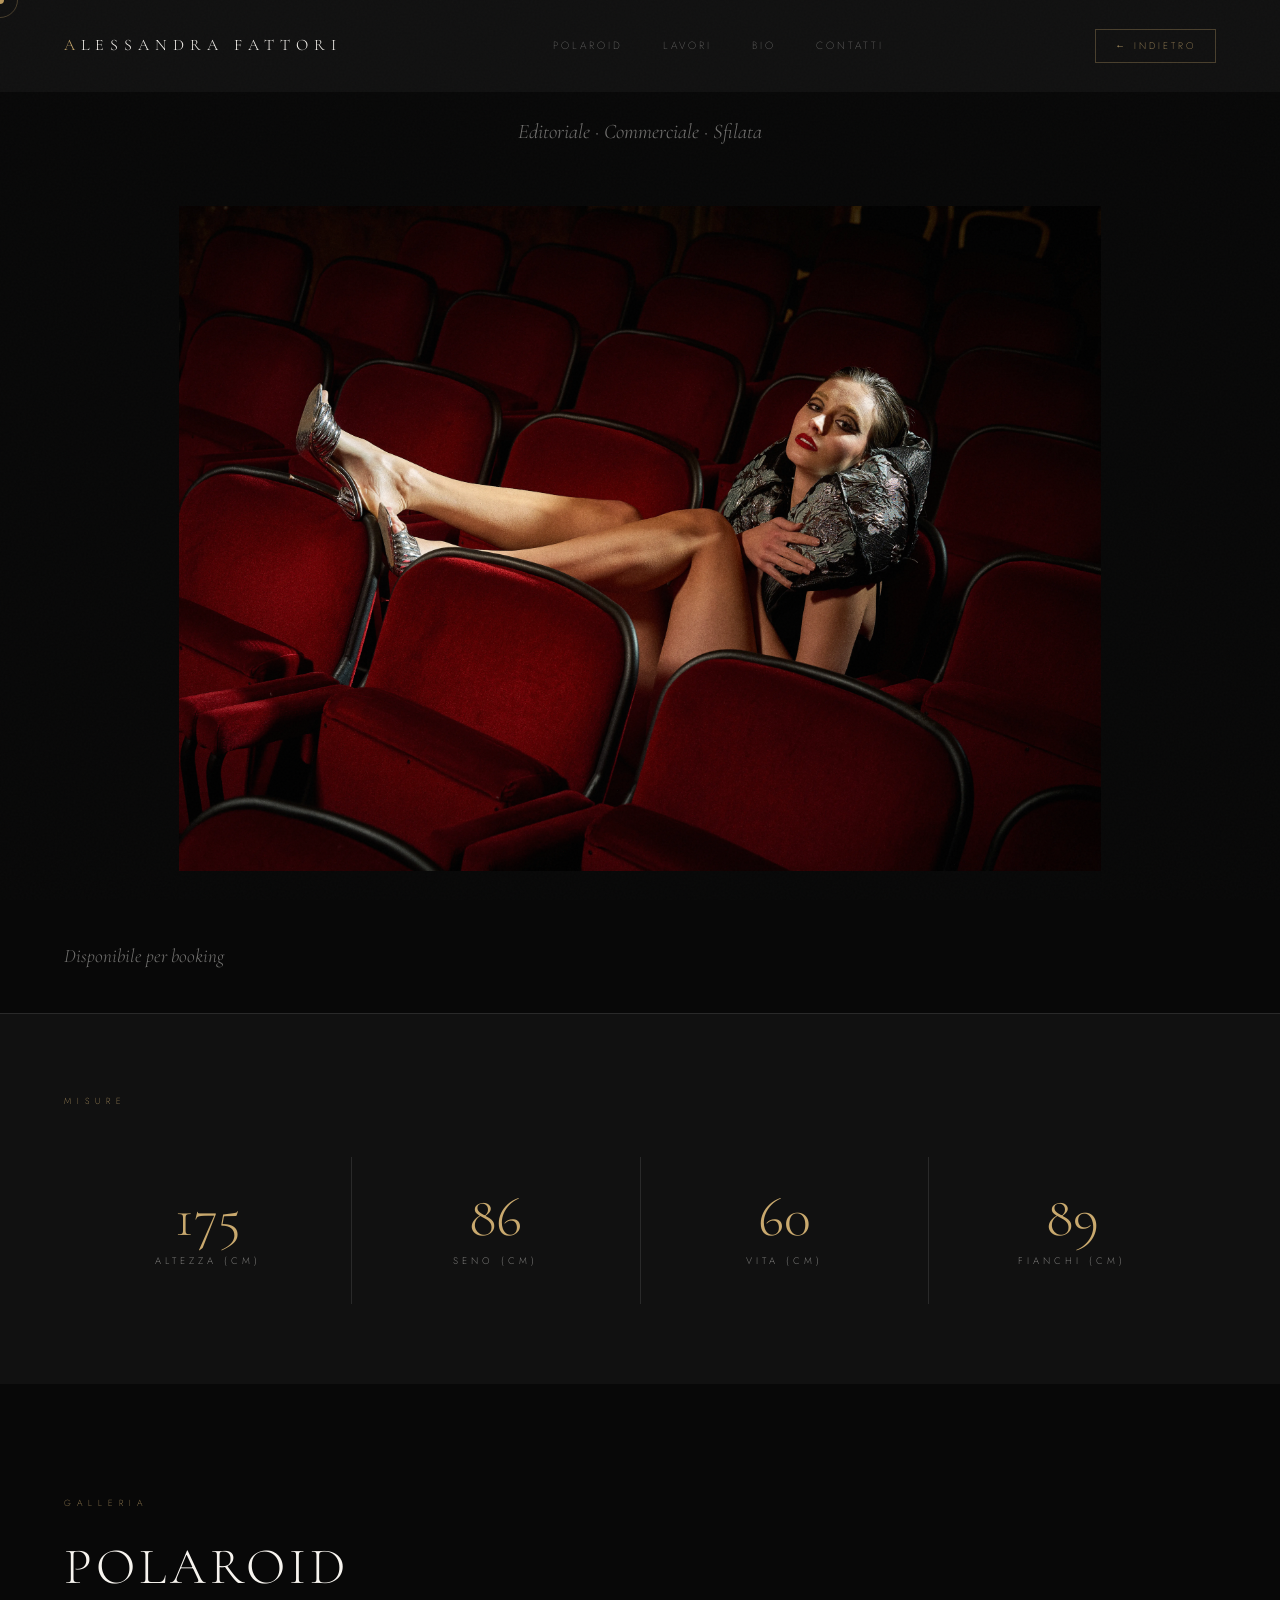
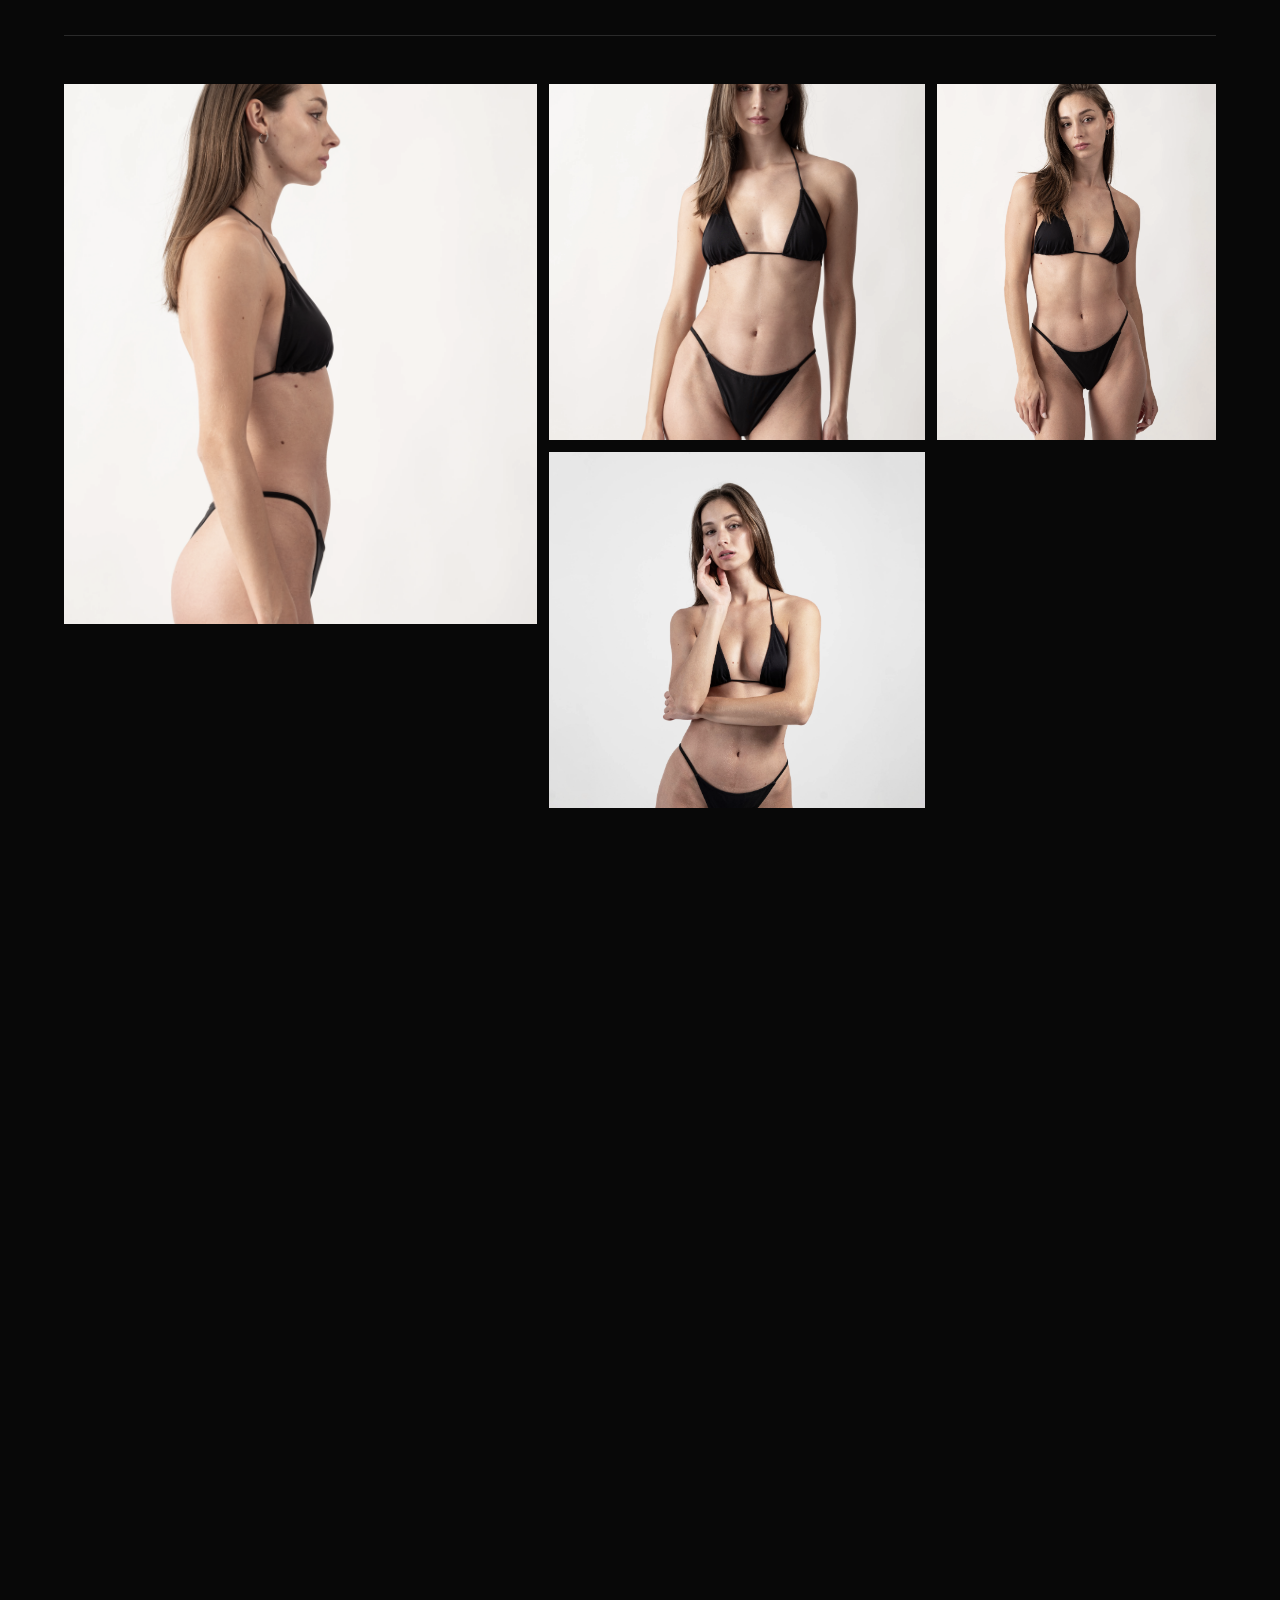
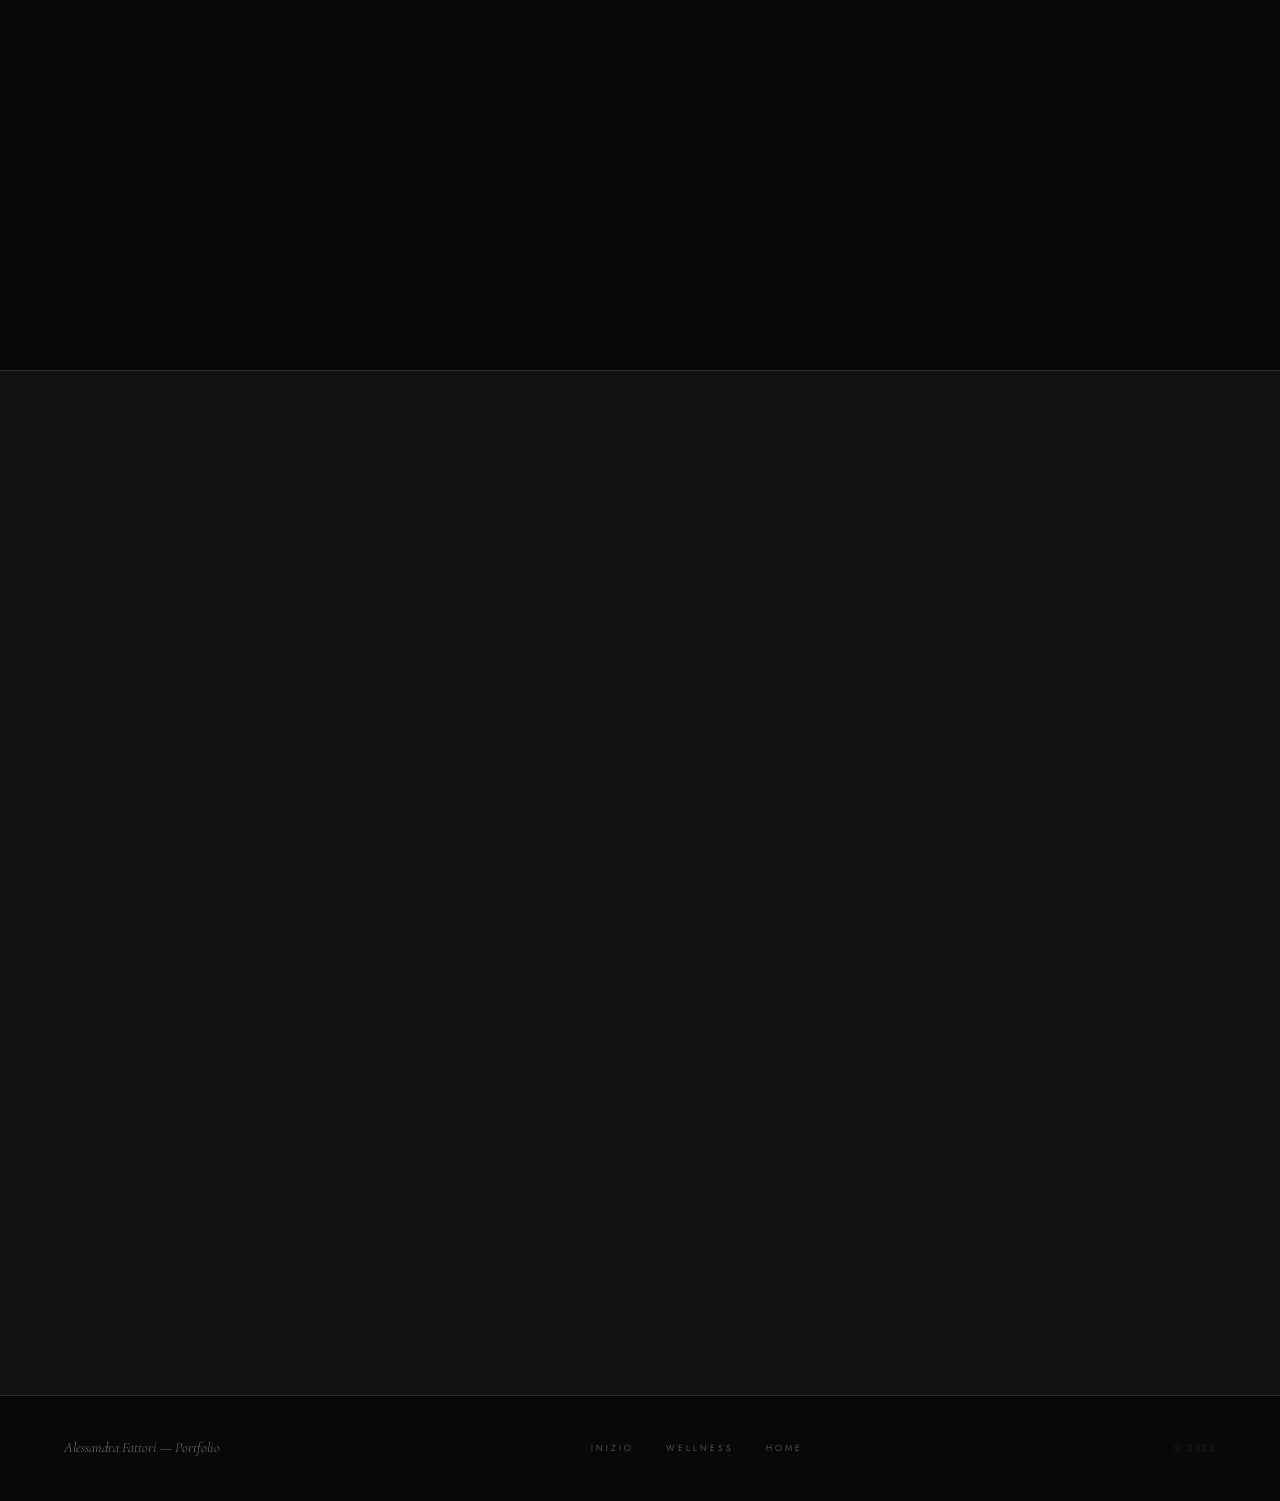
==== commit a66c88e0: "aggiunti colori a msg invio" ====
--- a/fashion/index.html
+++ b/fashion/index.html
@@ -316,6 +316,7 @@
             const data = await response.json();
 
             result.innerHTML = data.message;
+            result.style.color = data.color;
 
             if (data.success) {
                 form.reset();
--- a/fashion/style.css
+++ b/fashion/style.css
@@ -219,7 +219,8 @@
     .hero h1 {
         font-family: 'Cormorant Garamond', serif;
         font-weight: 300;
-        font-size: clamp(3.5rem, 8vw, 7rem);
+        font-size: 42px;
+        padding-top: 2em;
         letter-spacing: 10px;
         text-transform: uppercase;
         line-height: 1;
@@ -873,6 +874,12 @@
     }
 
     @media (max-width: 900px) {
+
+        .cursor,
+        .cursor-ring {
+            display: none;
+        }
+
         nav {
             padding: 1.2rem 2rem;
         }
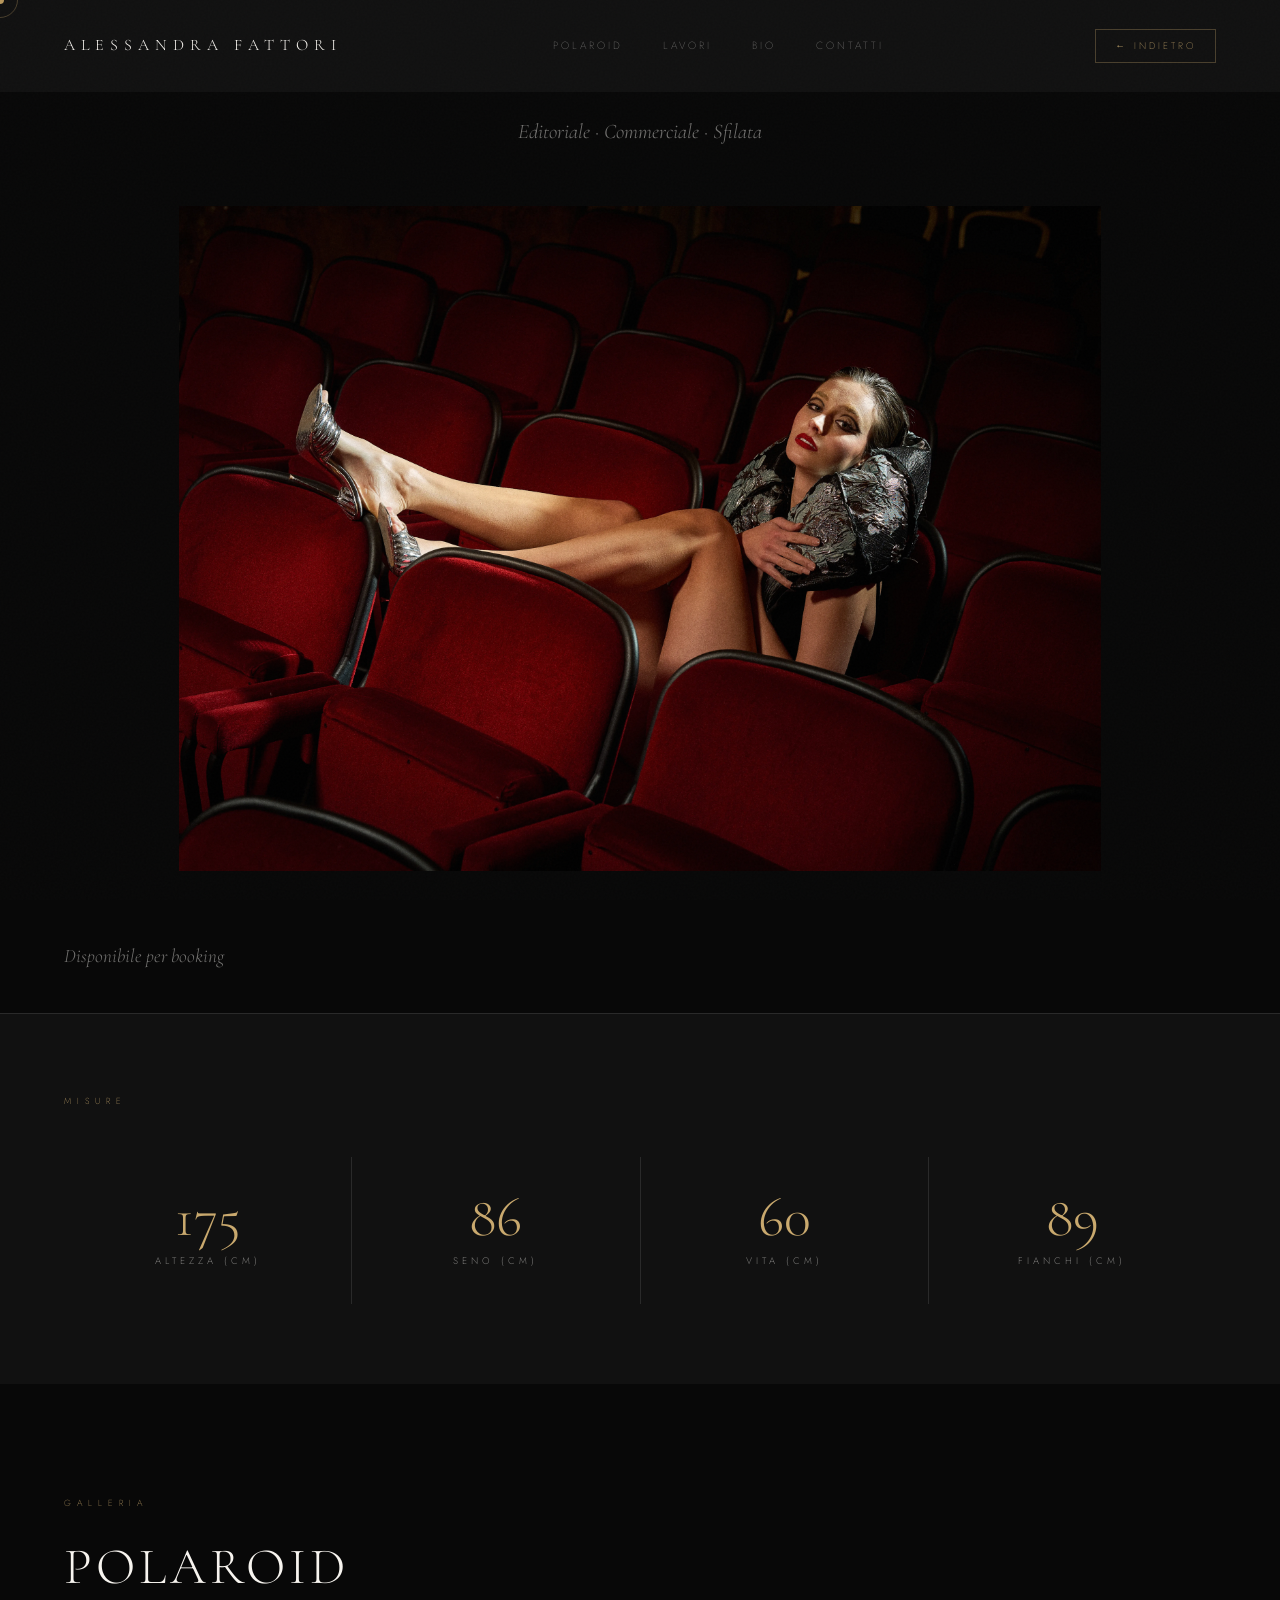
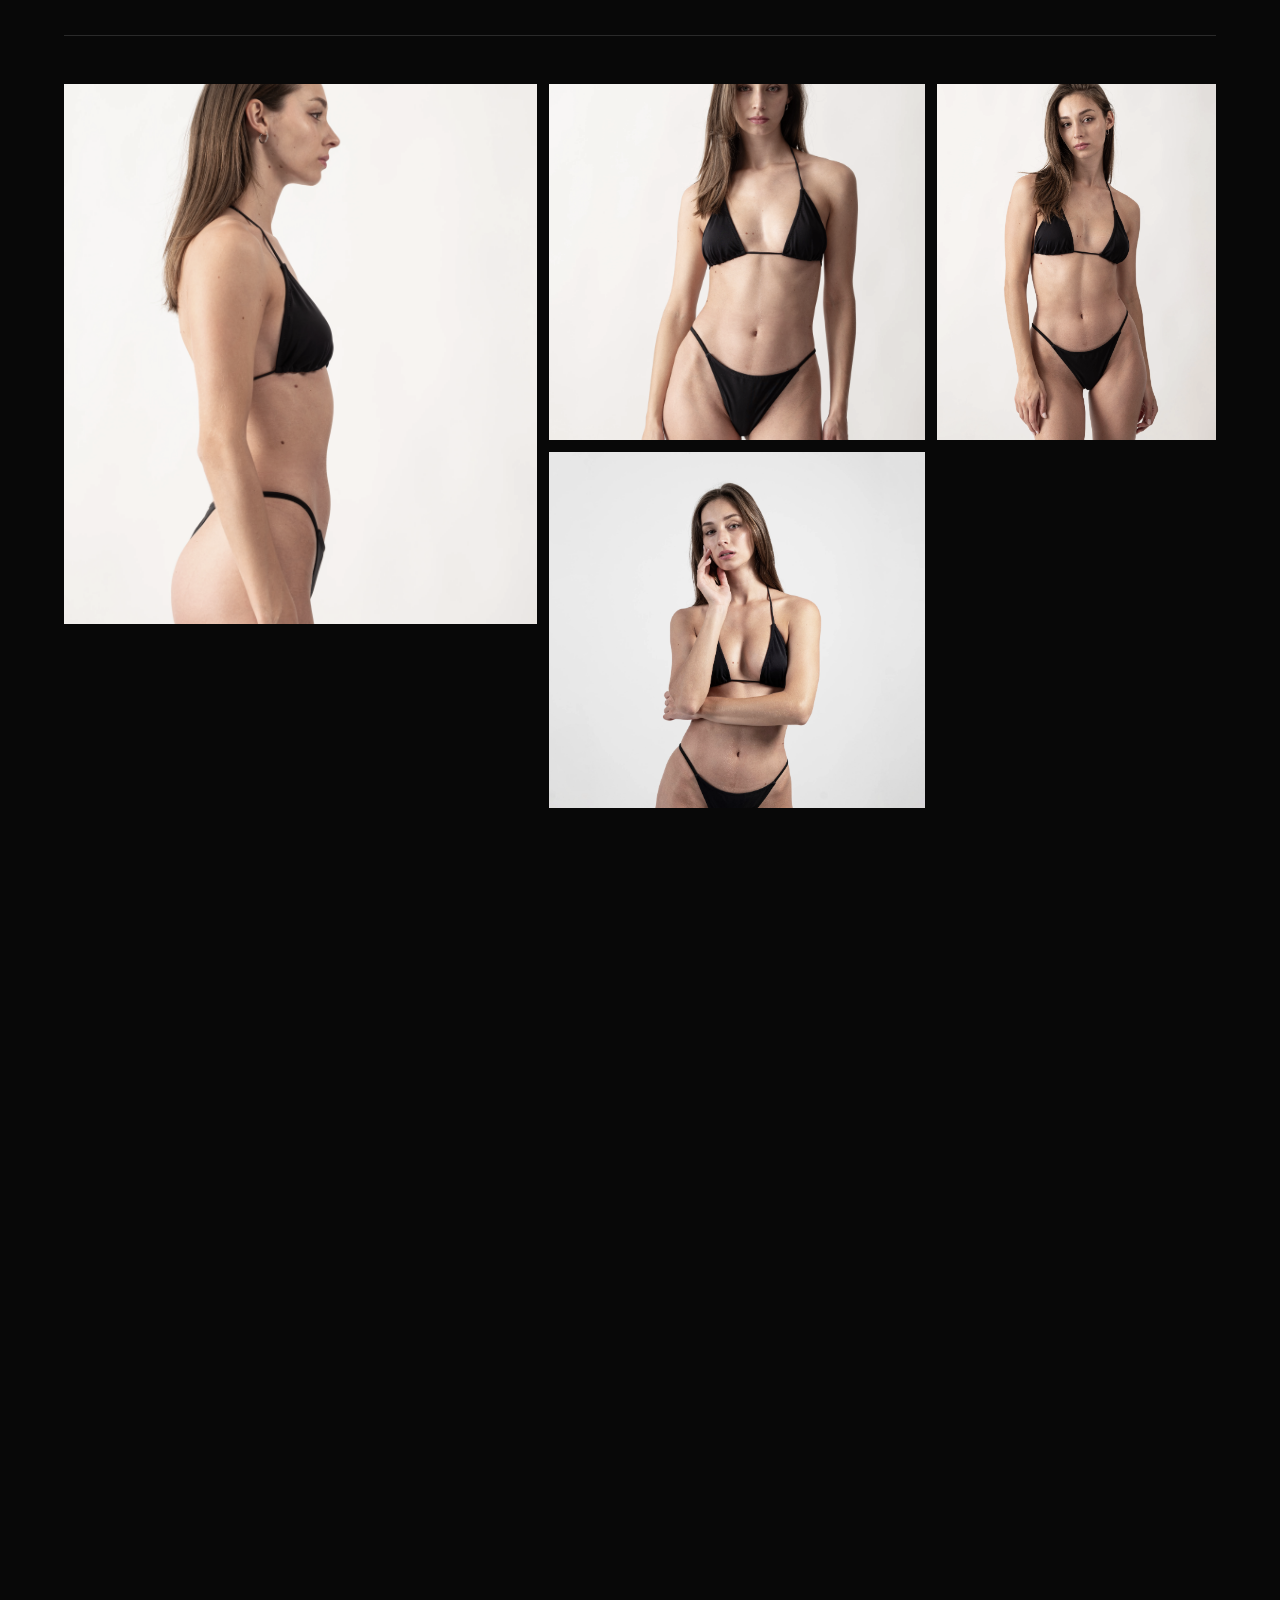
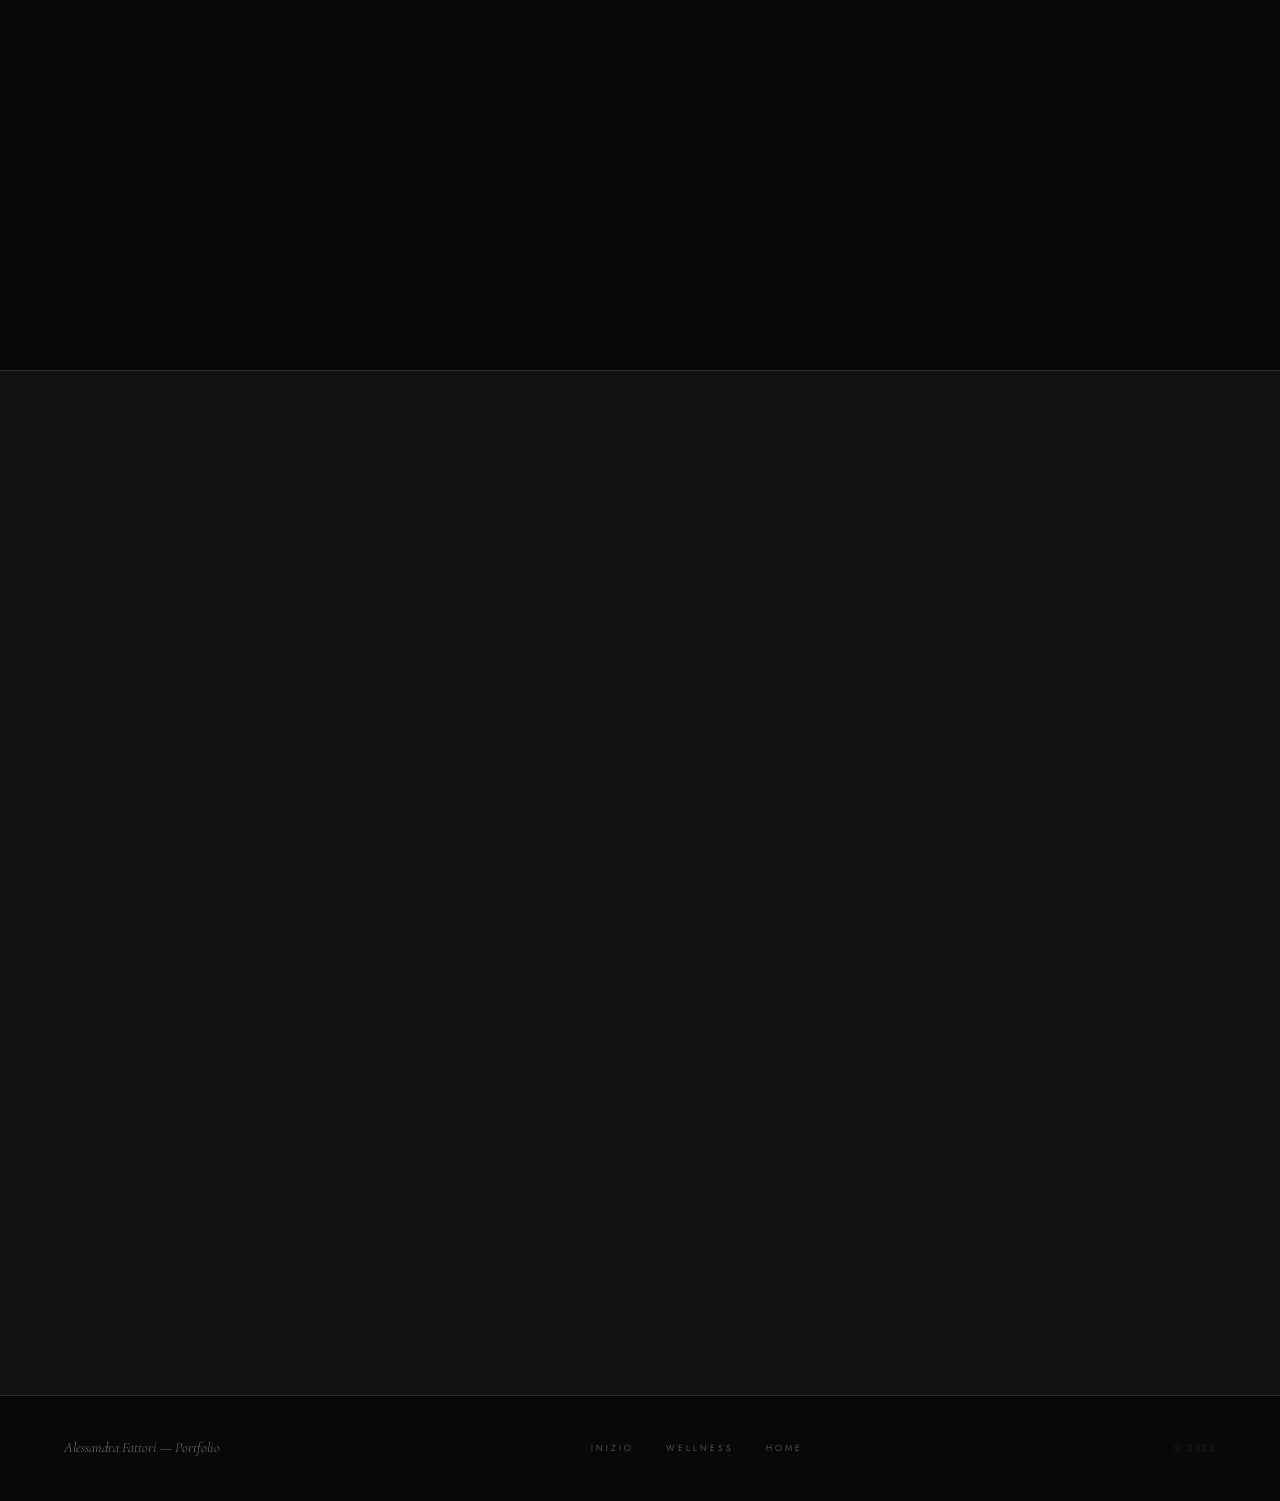
==== commit 858f11ef: "prod" ====
--- a/fashion/index.html
+++ b/fashion/index.html
@@ -17,7 +17,7 @@
   <div class="cursor-ring" id="ring"></div>
 
   <nav id="nav">
-    <a href="../index.html" class="nav-logo"><em>A</em>lessandra Fattori</a>
+    <a href="../index.html" class="nav-logo">Alessandra Fattori</a>
     
     <div class="nav-toggle" id="nav-toggle">
       <span></span>
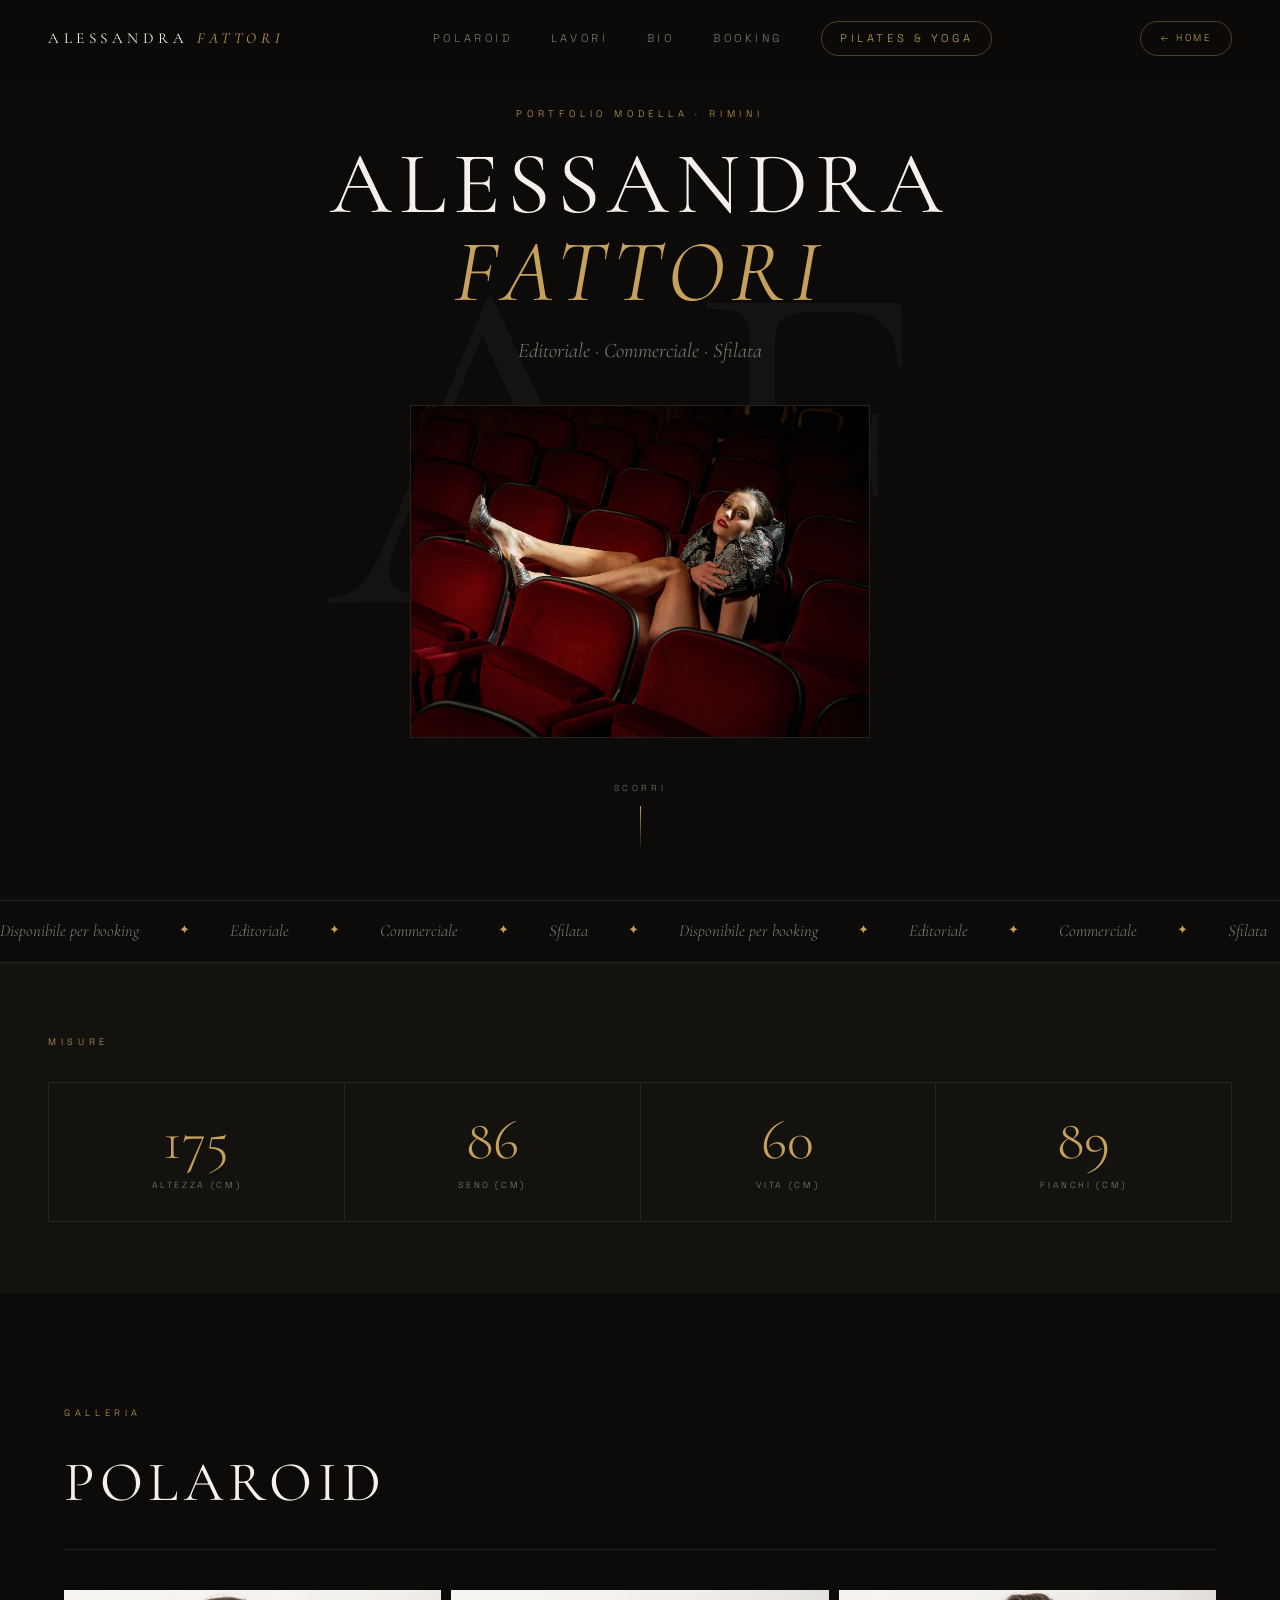
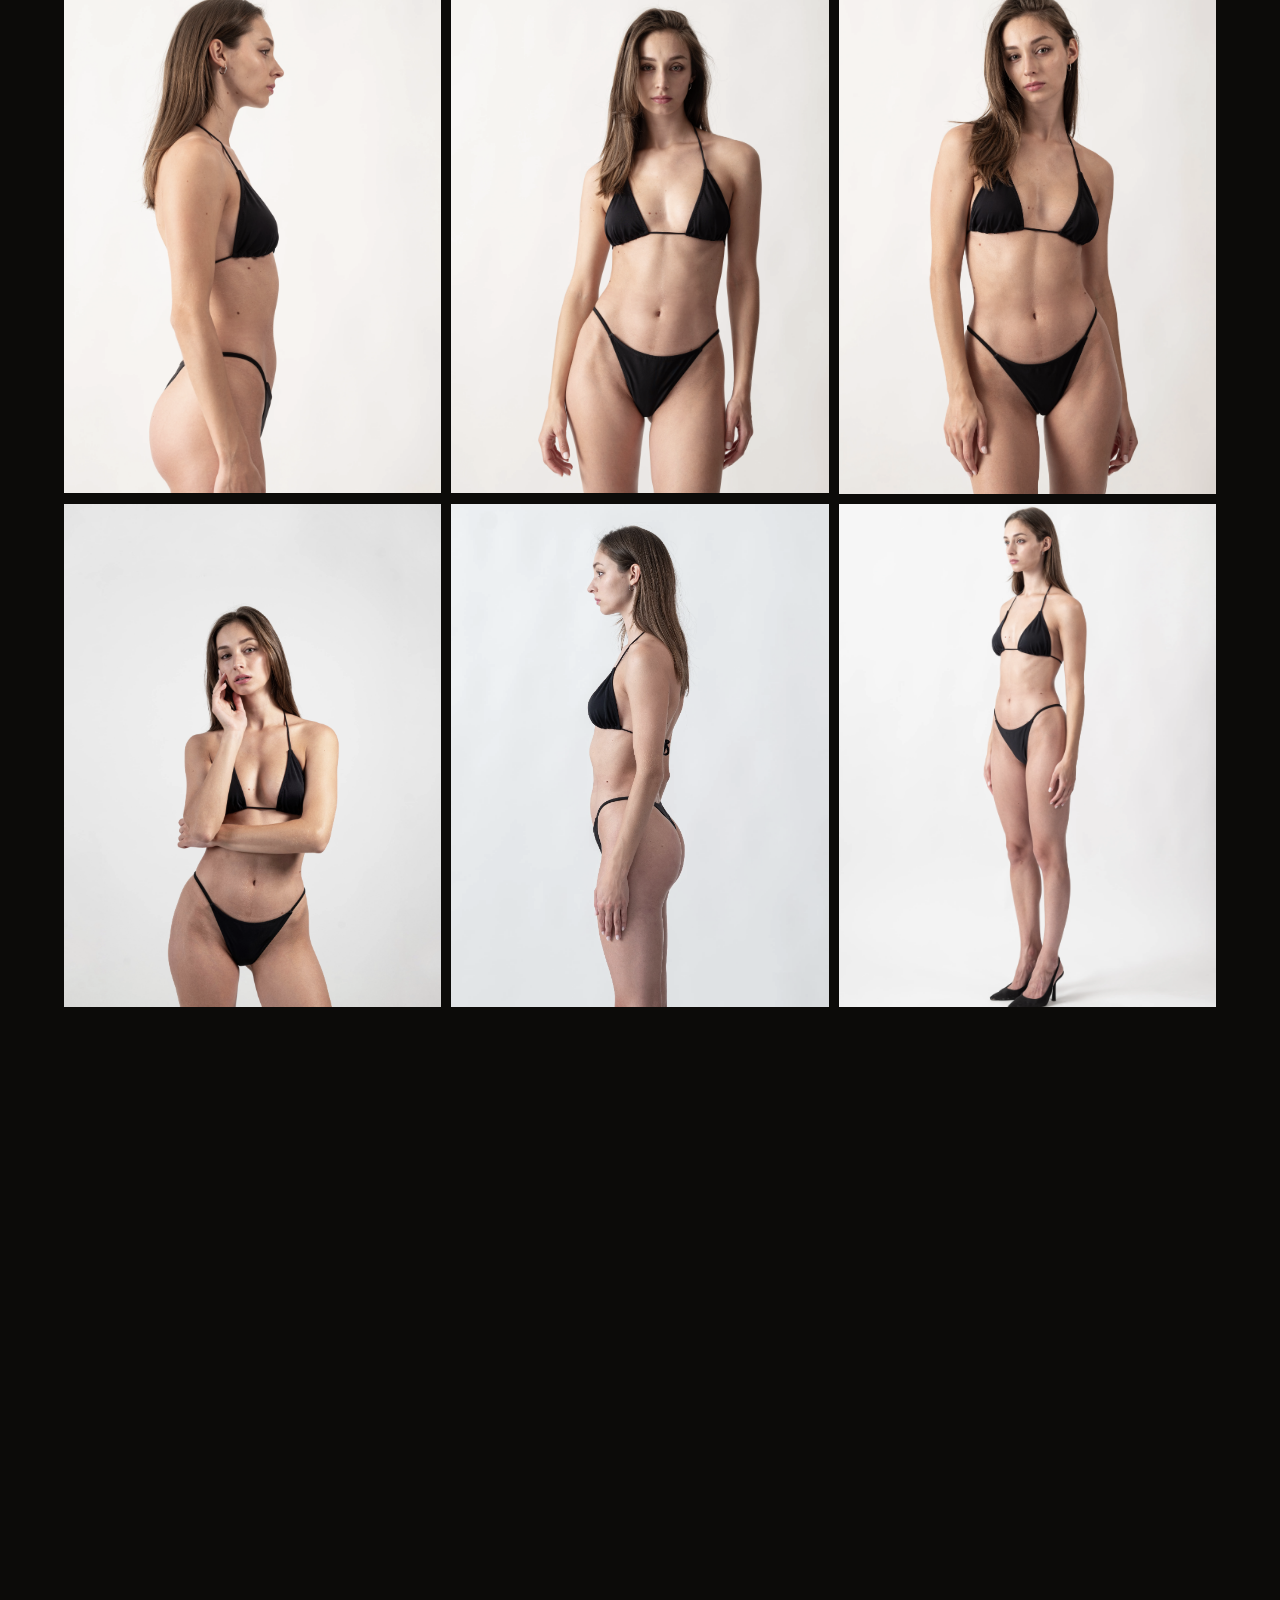
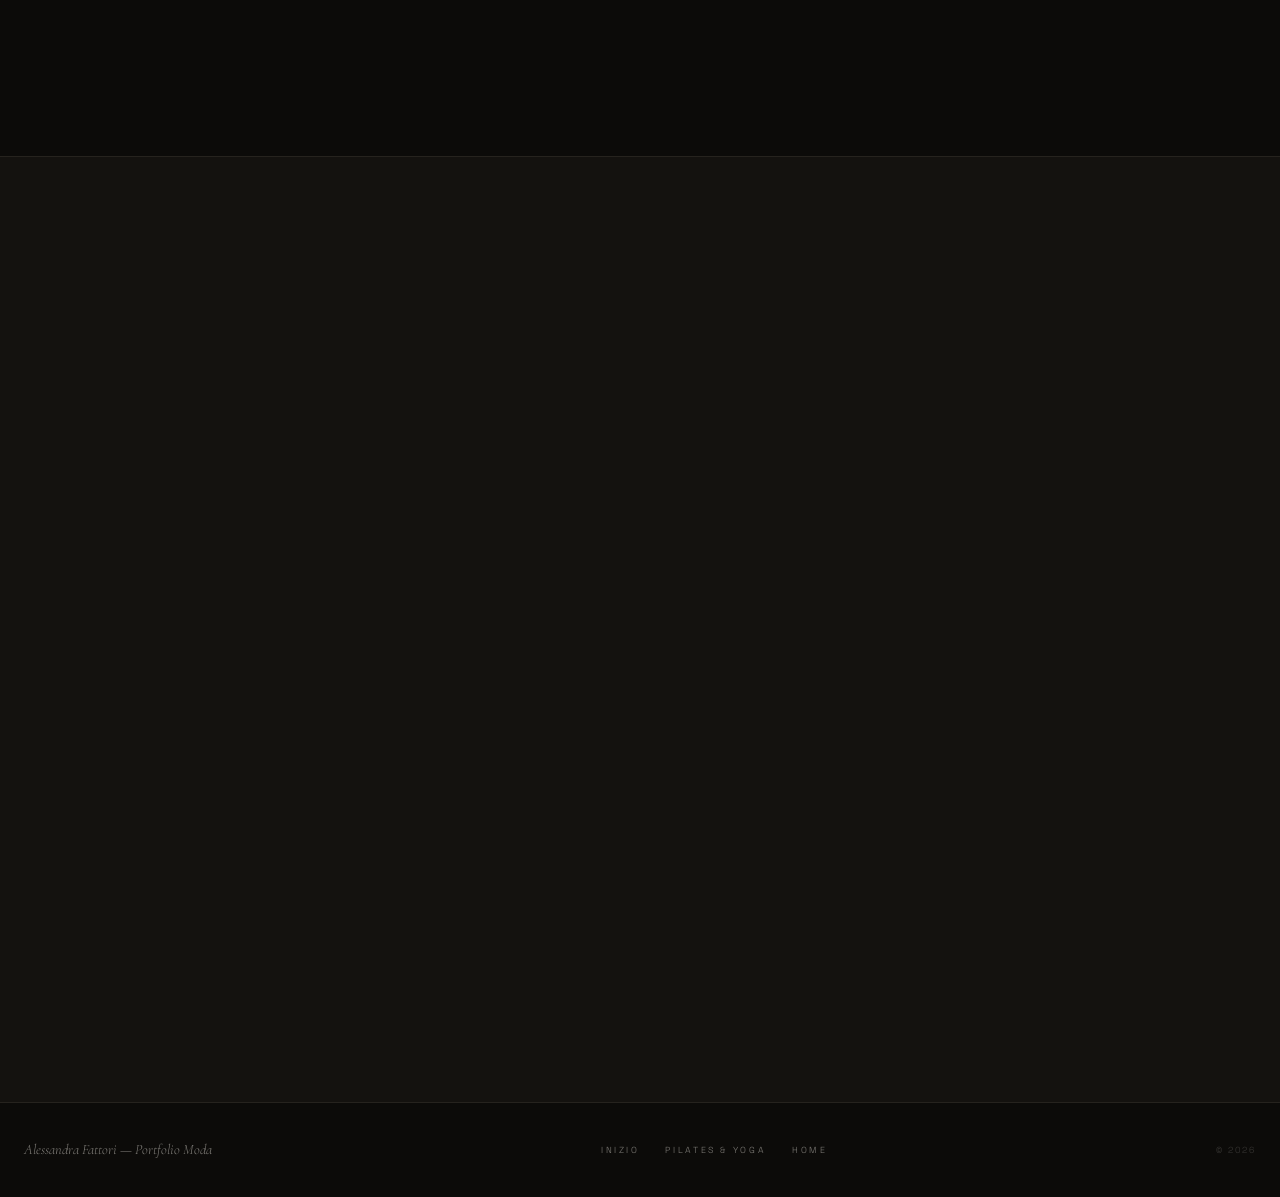
==== commit 39328d0b: "restyle and SEO" ====
--- a/fashion/index.html
+++ b/fashion/index.html
@@ -4,232 +4,311 @@
 <head>
   <meta charset="UTF-8">
   <meta name="viewport" content="width=device-width, initial-scale=1.0">
-  <title>Alessandra Fattori | Portfolio Modella</title>
+  <title>Alessandra Fattori | Modella Professionista &mdash; Portfolio, Misure &amp; Booking</title>
+  <meta name="description"
+    content="Portfolio di Alessandra Fattori, modella professionista con base a Rimini: editoriale, commerciale e sfilata. Polaroid, misure, lavori precedenti e contatti per booking.">
+  <link rel="canonical" href="https://alessandrafattori.it/fashion/">
+  <meta name="theme-color" content="#0c0b09">
+
+  <!-- Open Graph / Social -->
+  <meta property="og:type" content="profile">
+  <meta property="og:locale" content="it_IT">
+  <meta property="og:url" content="https://alessandrafattori.it/fashion/">
+  <meta property="og:title" content="Alessandra Fattori | Modella Professionista &mdash; Portfolio &amp; Booking">
+  <meta property="og:description"
+    content="Editoriale · Commerciale · Sfilata. Polaroid, misure e contatti per booking. Base a Rimini, disponibile in tutta Italia.">
+  <meta property="og:image" content="https://alessandrafattori.it/assets/fashion/hero/7.webp">
+  <meta name="twitter:card" content="summary_large_image">
+
+  <link rel="icon"
+    href="data:image/svg+xml,%3Csvg xmlns='http://www.w3.org/2000/svg' viewBox='0 0 64 64'%3E%3Crect width='64' height='64' rx='14' fill='%230c0b09'/%3E%3Ctext x='32' y='42' font-family='Georgia,serif' font-size='30' fill='%23c6a15b' text-anchor='middle'%3EAF%3C/text%3E%3C/svg%3E">
+
+  <link rel="preconnect" href="https://fonts.googleapis.com">
+  <link rel="preconnect" href="https://fonts.gstatic.com" crossorigin>
   <link
-    href="https://fonts.googleapis.com/css2?family=Cormorant+Garamond:ital,wght@0,300;0,400;0,600;1,300;1,400&family=Jost:wght@200;300;400&display=swap"
+    href="https://fonts.googleapis.com/css2?family=Cormorant+Garamond:ital,wght@0,300;0,400;0,500;1,300;1,400&family=Space+Grotesk:wght@300;400;500&display=swap"
     rel="stylesheet">
   <link rel="stylesheet" href="style.css">
+
+  <script type="application/ld+json">
+  {
+    "@context": "https://schema.org",
+    "@type": "Person",
+    "@id": "https://alessandrafattori.it/#person",
+    "name": "Alessandra Fattori",
+    "url": "https://alessandrafattori.it/fashion/",
+    "jobTitle": "Modella",
+    "description": "Modella professionista: editoriale, commerciale e sfilata. Base a Rimini, disponibile per booking in tutta Italia.",
+    "image": "https://alessandrafattori.it/assets/fashion/hero/7.webp",
+    "height": "175 cm",
+    "knowsLanguage": ["it", "en"],
+    "homeLocation": {
+      "@type": "Place",
+      "address": {
+        "@type": "PostalAddress",
+        "addressLocality": "Rimini",
+        "addressRegion": "Emilia-Romagna",
+        "addressCountry": "IT"
+      }
+    },
+    "sameAs": ["https://www.instagram.com/alessandrafattori_/"]
+  }
+  </script>
 </head>
 
 <body>
-  <div class="grain"></div>
-  <div class="cursor" id="cursor"></div>
-  <div class="cursor-ring" id="ring"></div>
-
-  <nav id="nav">
-    <a href="../index.html" class="nav-logo">Alessandra Fattori</a>
-    
-    <div class="nav-toggle" id="nav-toggle">
+
+  <nav id="nav" aria-label="Navigazione principale">
+    <a href="../index.html" class="nav-logo">Alessandra <em>Fattori</em></a>
+
+    <button class="nav-toggle" id="nav-toggle" aria-label="Apri menu" aria-expanded="false">
       <span></span>
       <span></span>
       <span></span>
-    </div>
-    
+    </button>
+
     <div class="nav-links" id="nav-links">
       <a href="#polaroids">Polaroid</a>
       <a href="#work">Lavori</a>
       <a href="#about">Bio</a>
-      <a href="#contact">Contatti</a>
+      <a href="#contact">Booking</a>
+      <a href="../wellness/index.html" class="nav-cross">Pilates &amp; Yoga</a>
     </div>
-    <a href="../index.html" class="nav-back">← Indietro</a>
+
+    <a href="../index.html" class="nav-back">&larr; Home</a>
   </nav>
 
-  <section class="hero" id="hero">
-    <div class="hero-bg-text">AF</div>
-    <div class="hero-content">
-      <span class="hero-eyebrow">Portfolio Modella</span>
-      <h1>Alessandra<br><em>Fattori</em></h1>
-      <p class="hero-tagline">Editoriale · Commerciale · Sfilata</p>
-      <div class="hero-img-placeholder">
-        <img src="../assets/fashion/hero/7.webp" alt="Alessandra Fattori">
-      </div>
-      <div class="hero-scroll">
-        <span>Scorri</span>
-        <div class="scroll-line"></div>
+  <main>
+
+    <!-- HERO -->
+    <header class="hero" id="hero">
+      <span class="hero-bg-text" aria-hidden="true">AF</span>
+      <div class="hero-content">
+        <span class="hero-eyebrow">Portfolio Modella &middot; Rimini</span>
+        <h1>Alessandra<br><em>Fattori</em></h1>
+        <p class="hero-tagline">Editoriale &middot; Commerciale &middot; Sfilata</p>
+        <div class="hero-photo">
+          <img src="../assets/fashion/hero/7.webp"
+            alt="Alessandra Fattori, modella professionista — scatto editoriale" fetchpriority="high">
+        </div>
+        <div class="hero-scroll" aria-hidden="true">
+          <span>Scorri</span>
+          <span class="scroll-line"></span>
+        </div>
+      </div>
+    </header>
+
+    <!-- BOOKING MARQUEE BAR -->
+    <div class="agency-bar reveal" aria-hidden="true">
+      <div class="agency-track">
+        <span>Disponibile per booking</span><span>&#10022;</span>
+        <span>Editoriale</span><span>&#10022;</span>
+        <span>Commerciale</span><span>&#10022;</span>
+        <span>Sfilata</span><span>&#10022;</span>
+        <span>Disponibile per booking</span><span>&#10022;</span>
+        <span>Editoriale</span><span>&#10022;</span>
+        <span>Commerciale</span><span>&#10022;</span>
+        <span>Sfilata</span><span>&#10022;</span>
       </div>
     </div>
-  </section>
-
-  <div class="agency-bar reveal">
-    <span class="agency-name">Disponibile per booking</span>
-  </div>
-
-  <div class="stats-section">
-    <div class="stats-inner reveal">
-      <span class="section-label">Misure</span>
-      <div class="stats-grid">
-        <div class="stat-item">
-          <span class="stat-value" id="val-height"></span>
-          <span class="stat-label">Altezza (cm)</span>
-        </div>
-        <div class="stat-divider"></div>
-        <div class="stat-item">
-          <span class="stat-value" id="val-bust"></span>
-          <span class="stat-label">Seno (cm)</span>
-        </div>
-        <div class="stat-divider"></div>
-        <div class="stat-item">
-          <span class="stat-value" id="val-waist"></span>
-          <span class="stat-label">Vita (cm)</span>
-        </div>
-        <div class="stat-divider"></div>
-        <div class="stat-item">
-          <span class="stat-value" id="val-hips"></span>
-          <span class="stat-label">Fianchi (cm)</span>
-        </div>
-      </div>
-    </div>
-  </div>
-
-  <section id="polaroids">
-    <span class="section-label reveal">Galleria</span>
-    <h2 class="section-title reveal">Polaroid</h2>
-    <div class="gallery reveal">
-      <div class="gallery-item"><img src="../assets/fashion/polaroids/1.webp" alt="Polaroid 1"><div class="gallery-item-overlay"></div></div>
-      <div class="gallery-item"><img src="../assets/fashion/polaroids/2.webp" alt="Polaroid 2"><div class="gallery-item-overlay"></div></div>
-      <div class="gallery-item"><img src="../assets/fashion/polaroids/3.webp" alt="Polaroid 3"><div class="gallery-item-overlay"></div></div>
-      <div class="gallery-item"><img src="../assets/fashion/polaroids/4.webp" alt="Polaroid 4"><div class="gallery-item-overlay"></div></div>
-    </div>
-  </section>
-
-  <section id="work">
-    <span class="section-label reveal">Esperienza</span>
-    <h2 class="section-title reveal">Lavori Precedenti</h2>
-    <div class="clients-grid reveal">
-      <div class="client-item"><span class="client-name"></span><span class="client-type"></span>
-        <img src="../assets/fashion/work/1.webp" class="client-logo"/>
-      </div>
-      <div class="client-item"><span class="client-name"></span><span class="client-type"></span>
-        <img src="../assets/fashion/work/2.webp" class="client-logo"/>
-      </div>
-      <div class="client-item"><span class="client-name"></span><span class="client-type"></span>
-        <img src="../assets/fashion/work/3.webp" class="client-logo"/>
-      </div>
-      <div class="client-item"><span class="client-name"></span><span class="client-type"></span>
-        <img src="../assets/fashion/work/4.webp" class="client-logo"/>
-      </div>
-      <div class="client-item"><span class="client-name"></span><span class="client-type"></span>
-        <img src="../assets/fashion/work/5.webp" class="client-logo"/>
-      </div>
-      <div class="client-item"><span class="client-name"></span><span class="client-type"></span>
-        <img src="../assets/fashion/work/6.webp" class="client-logo"/>
-      </div>
-            <div class="client-item"><span class="client-name"></span><span class="client-type"></span>
-        <img src="../assets/fashion/work/7.webp" class="client-logo"/>
-      </div>
-      <div class="client-item"><span class="client-name"></span><span class="client-type"></span>
-        <img src="../assets/fashion/work/8.webp" class="client-logo"/>
-      </div>
-      <div class="client-item"><span class="client-name"></span><span class="client-type"></span>
-        <img src="../assets/fashion/work/9.webp" class="client-logo"/>
-      </div>
-      <div class="client-item"><span class="client-name"></span><span class="client-type"></span>
-        <img src="../assets/fashion/work/10.webp" class="client-logo"/>
-      </div>
-      <div class="client-item"><span class="client-name"></span><span class="client-type"></span>
-        <img src="../assets/fashion/work/11.webp" class="client-logo"/>
-      </div>
-      <div class="client-item"><span class="client-name"></span><span class="client-type"></span>
-        <img src="../assets/fashion/work/12.webp" class="client-logo"/>
-      </div>
-    </div>
-  </section>
-
-  <section id="about">
-    <span class="section-label reveal">Profilo</span>
-    <h2 class="section-title reveal">Chi Sono</h2>
-    <div class="about-section reveal">
-      <div class="about-photo-placeholder">Foto Profilo</div>
-      <div class="about-text">
-        <h2>Alessandra<br>Fattori</h2>
-        <p id="bio-text"></p>
-        <p>Base a <span id="loc-text"></span>. Rappresentata da <span id="agency-text"></span>.<br>Disponibile per booking internazionali.</p>
-        <p>Lingue: <span id="lang-text"></span></p>
-        <div class="about-specs">
-          <div class="spec-row"><span class="spec-key">Altezza</span><span class="spec-val" id="spec-height"></span></div>
-          <div class="spec-row"><span class="spec-key">Seno</span><span class="spec-val" id="spec-bust"></span></div>
-          <div class="spec-row"><span class="spec-key">Vita</span><span class="spec-val" id="spec-waist"></span></div>
-          <div class="spec-row"><span class="spec-key">Fianchi</span><span class="spec-val" id="spec-hips"></span></div>
-          <div class="spec-row"><span class="spec-key">Scarpe</span><span class="spec-val" id="spec-shoes"></span></div>
-          <div class="spec-row"><span class="spec-key">Occhi</span><span class="spec-val" id="spec-eyes"></span></div>
-          <div class="spec-row"><span class="spec-key">Capelli</span><span class="spec-val" id="spec-hair"></span></div>
-          <div class="spec-row"><span class="spec-key">Incarnato</span><span class="spec-val" id="spec-skin"></span></div>
-        </div>
-      </div>
-    </div>
-  </section>
-
-  <div class="contact-section" id="contact">
-    <div class="contact-inner">
-      <span class="section-label reveal">Contatti</span>
-      <h2 class="section-title reveal">Booking & Info</h2>
-      <p class="reveal">Per booking, collaborazioni e richieste stampa — scrivimi qui sotto o contatta uno dei miei social.</p>
-      <div class="contact-grid reveal">
-        <div class="contact-info">
-          <h3>Contatto Diretto</h3>
-          <div class="social-links">
-            <a href="https://www.instagram.com/alessandrafattori_/" class="social-link">
-              <svg xmlns="http://www.w3.org/2000/svg" x="0px" y="0px" width="100" height="100" viewBox="0 0 48 48">
-                <path fill="#304ffe" d="M41.67,13.48c-0.4,0.26-0.97,0.5-1.21,0.77c-0.09,0.09-0.14,0.19-0.12,0.29v1.03l-0.3,1.01l-0.3,1l-0.33,1.1 l-0.68,2.25l-0.66,2.22l-0.5,1.67c0,0.26-0.01,0.52-0.03,0.77c-0.07,0.96-0.27,1.88-0.59,2.74c-0.19,0.53-0.42,1.04-0.7,1.52 c-0.1,0.19-0.22,0.38-0.34,0.56c-0.4,0.63-0.88,1.21-1.41,1.72c-0.41,0.41-0.86,0.79-1.35,1.11c0,0,0,0-0.01,0 c-0.08,0.07-0.17,0.13-0.27,0.18c-0.31,0.21-0.64,0.39-0.98,0.55c-0.23,0.12-0.46,0.22-0.7,0.31c-0.05,0.03-0.11,0.05-0.16,0.07 c-0.57,0.27-1.23,0.45-1.89,0.54c-0.04,0.01-0.07,0.01-0.11,0.02c-0.4,0.07-0.79,0.13-1.19,0.16c-0.18,0.02-0.37,0.03-0.55,0.03 l-0.71-0.04l-3.42-0.18c0-0.01-0.01,0-0.01,0l-1.72-0.09c-0.13,0-0.27,0-0.4-0.01c-0.54-0.02-1.06-0.08-1.58-0.19 c-0.01,0-0.01,0-0.01,0c-0.95-0.18-1.86-0.5-2.71-0.93c-0.47-0.24-0.93-0.51-1.36-0.82c-0.18-0.13-0.35-0.27-0.52-0.42 c-0.48-0.4-0.91-0.83-1.31-1.27c-0.06-0.06-0.11-0.12-0.16-0.18c-0.06-0.06-0.12-0.13-0.17-0.19c-0.38-0.48-0.7-0.97-0.96-1.49 c-0.24-0.46-0.43-0.95-0.58-1.49c-0.06-0.19-0.11-0.37-0.15-0.57c-0.01-0.01-0.02-0.03-0.02-0.05c-0.1-0.41-0.19-0.84-0.24-1.27 c-0.06-0.33-0.09-0.66-0.09-1c-0.02-0.13-0.02-0.27-0.02-0.4l1.91-2.95l1.87-2.88l0.85-1.31l0.77-1.18l0.26-0.41v-1.03 c0.02-0.23,0.03-0.47,0.02-0.69c-0.01-0.7-0.15-1.38-0.38-2.03c-0.22-0.69-0.53-1.34-0.85-1.94c-0.38-0.69-0.78-1.31-1.11-1.87 C14,7.4,13.66,6.73,13.75,6.26C14.47,6.09,15.23,6,16,6h16c4.18,0,7.78,2.6,9.27,6.26C41.43,12.65,41.57,13.06,41.67,13.48z"></path><path fill="#4928f4" d="M42,16v0.27l-1.38,0.8l-0.88,0.51l-0.97,0.56l-1.94,1.13l-1.9,1.1l-1.94,1.12l-0.77,0.45 c0,0.48-0.12,0.92-0.34,1.32c-0.31,0.58-0.83,1.06-1.49,1.47c-0.67,0.41-1.49,0.74-2.41,0.98c0,0,0-0.01-0.01,0 c-3.56,0.92-8.42,0.5-10.78-1.26c-0.66-0.49-1.12-1.09-1.32-1.78c-0.06-0.23-0.09-0.48-0.09-0.73v-7.19 c0.01-0.15-0.09-0.3-0.27-0.45c-0.54-0.43-1.81-0.84-3.23-1.25c-1.11-0.31-2.3-0.62-3.3-0.92c-0.79-0.24-1.46-0.48-1.86-0.71 c0.18-0.35,0.39-0.7,0.61-1.03c1.4-2.05,3.54-3.56,6.02-4.13C14.47,6.09,15.23,6,16,6h10.8c5.37,0.94,10.32,3.13,14.47,6.26 c0.16,0.39,0.3,0.8,0.4,1.22c0.18,0.66,0.29,1.34,0.32,2.05C42,15.68,42,15.84,42,16z"></path><path fill="#6200ea" d="M42,16v4.41l-0.22,0.68l-0.75,2.33l-0.78,2.4l-0.41,1.28l-0.38,1.19l-0.37,1.13l-0.36,1.12l-0.19,0.59 l-0.25,0.78c0,0.76-0.02,1.43-0.07,2c-0.01,0.06-0.02,0.12-0.02,0.18c-0.06,0.53-0.14,0.98-0.27,1.36 c-0.01,0.06-0.03,0.12-0.05,0.17c-0.26,0.72-0.65,1.18-1.23,1.48c-0.14,0.08-0.3,0.14-0.47,0.2c-0.53,0.18-1.2,0.27-2.02,0.32 c-0.6,0.04-1.29,0.05-2.07,0.05H31.4l-1.19-0.05L30,37.61l-2.17-0.09l-2.2-0.09l-7.25-0.3l-1.88-0.08h-0.26 c-0.78-0.01-1.45-0.06-2.03-0.14c-0.84-0.13-1.49-0.35-1.98-0.68c-0.7-0.45-1.11-1.11-1.35-2.03c-0.06-0.22-0.11-0.45-0.14-0.7 c-0.1-0.58-0.15-1.25-0.18-2c0-0.15,0-0.3-0.01-0.46c-0.01-0.01,0-0.01,0-0.01v-0.58c-0.01-0.29-0.01-0.59-0.01-0.9l0.05-1.61 l0.03-1.15l0.04-1.34v-0.19l0.07-2.46l0.07-2.46l0.07-2.31l0.06-2.27l0.02-0.6c0-0.31-1.05-0.49-2.22-0.64 c-0.93-0.12-1.95-0.23-2.56-0.37c0.05-0.23,0.1-0.46,0.16-0.68c0.18-0.72,0.45-1.4,0.79-2.05c0.18-0.35,0.39-0.7,0.61-1.03 c2.16-0.95,4.41-1.69,6.76-2.17c2.06-0.43,4.21-0.66,6.43-0.66c7.36,0,14.16,2.49,19.54,6.69c0.52,0.4,1.03,0.83,1.53,1.28 C42,15.68,42,15.84,42,16z"></path><path fill="#673ab7" d="M42,18.37v4.54l-0.55,1.06l-1.05,2.05l-0.56,1.08l-0.51,0.99l-0.22,0.43c0,0.31,0,0.61-0.02,0.9 c0,0.43-0.02,0.84-0.05,1.22c-0.04,0.45-0.1,0.86-0.16,1.24c-0.15,0.79-0.36,1.47-0.66,2.03c-0.04,0.07-0.08,0.14-0.12,0.2 c-0.11,0.18-0.24,0.35-0.38,0.51c-0.18,0.22-0.38,0.41-0.61,0.57c-0.34,0.26-0.74,0.47-1.2,0.63c-0.57,0.21-1.23,0.35-2.01,0.43 c-0.51,0.05-1.07,0.08-1.68,0.08l-0.42,0.02l-2.08,0.12h-0.01L27.5,36.6l-2.25,0.13l-3.1,0.18l-3.77,0.22l-0.55,0.03 c-0.51,0-0.99-0.03-1.45-0.09c-0.05-0.01-0.09-0.02-0.14-0.02c-0.68-0.11-1.3-0.29-1.86-0.54c-0.68-0.3-1.27-0.7-1.77-1.18 c-0.44-0.43-0.82-0.92-1.13-1.47c-0.07-0.13-0.14-0.25-0.2-0.39c-0.3-0.59-0.54-1.25-0.72-1.97c-0.03-0.12-0.06-0.25-0.08-0.38 c-0.06-0.23-0.11-0.47-0.14-0.72c-0.11-0.64-0.17-1.32-0.2-2.03v-0.01c-0.01-0.29-0.02-0.57-0.02-0.87l-0.49-1.17l-0.07-0.18 L9.5,25.99L8.75,24.2l-0.12-0.29l-0.72-1.73l-0.8-1.93c0,0,0,0-0.01,0L6.29,18.3L6,17.59V16c0-0.63,0.06-1.25,0.17-1.85 c0.05-0.23,0.1-0.46,0.16-0.68c0.85-0.49,1.74-0.94,2.65-1.34c2.08-0.93,4.31-1.62,6.62-2.04c1.72-0.31,3.51-0.48,5.32-0.48 c7.31,0,13.94,2.65,19.12,6.97c0.2,0.16,0.39,0.32,0.58,0.49C41.09,17.48,41.55,17.91,42,18.37z"></path><path fill="#8e24aa" d="M42,21.35v5.14l-0.57,1.19l-1.08,2.25l-0.01,0.03c0,0.43-0.02,0.82-0.05,1.17c-0.1,1.15-0.38,1.88-0.84,2.33 c-0.33,0.34-0.74,0.53-1.25,0.63c-0.03,0.01-0.07,0.01-0.1,0.02c-0.16,0.03-0.33,0.05-0.51,0.05c-0.62,0.06-1.35,0.02-2.19-0.04 c-0.09,0-0.19-0.01-0.29-0.02c-0.61-0.04-1.26-0.08-1.98-0.11c-0.39-0.01-0.8-0.02-1.22-0.02h-0.02l-1.01,0.08h-0.01l-2.27,0.16 l-2.59,0.2l-0.38,0.03l-3.03,0.22l-1.57,0.12l-1.55,0.11c-0.27,0-0.53,0-0.79-0.01c0,0-0.01-0.01-0.01,0 c-1.13-0.02-2.14-0.09-3.04-0.26c-0.83-0.14-1.56-0.36-2.18-0.69c-0.64-0.31-1.17-0.75-1.6-1.31c-0.41-0.55-0.71-1.24-0.9-2.07 c0-0.01,0-0.01,0-0.01c-0.14-0.67-0.22-1.45-0.22-2.33l-0.15-0.27L9.7,26.35l-0.13-0.22L9.5,25.99l-0.93-1.65l-0.46-0.83 l-0.58-1.03l-1-1.79L6,19.75v-3.68c0.88-0.58,1.79-1.09,2.73-1.55c1.14-0.58,2.32-1.07,3.55-1.47c1.34-0.44,2.74-0.79,4.17-1.02 c1.45-0.24,2.94-0.36,4.47-0.36c6.8,0,13.04,2.43,17.85,6.47c0.22,0.17,0.43,0.36,0.64,0.54c0.84,0.75,1.64,1.56,2.37,2.41 C41.86,21.18,41.94,21.26,42,21.35z"></path><path fill="#c2185b" d="M42,24.71v7.23c-0.24-0.14-0.57-0.31-0.98-0.49c-0.22-0.11-0.47-0.22-0.73-0.32 c-0.38-0.17-0.79-0.33-1.25-0.49c-0.1-0.04-0.2-0.07-0.31-0.1c-0.18-0.07-0.37-0.13-0.56-0.19c-0.59-0.18-1.24-0.35-1.92-0.5 c-0.26-0.05-0.53-0.1-0.8-0.14c-0.87-0.15-1.8-0.24-2.77-0.25c-0.08-0.01-0.17-0.01-0.25-0.01l-2.57,0.02l-3.5,0.02h-0.01 l-7.49,0.06c-2.38,0-3.84,0.57-4.72,0.8c0,0-0.01,0-0.01,0.01c-0.93,0.24-1.22,0.09-1.3-1.54c-0.02-0.45-0.03-1.03-0.03-1.74 l-0.56-0.43l-0.98-0.74l-0.6-0.46l-0.12-0.09L8.88,24.1l-0.25-0.19l-0.52-0.4l-0.96-0.72L6,21.91v-3.4 c0.1-0.08,0.19-0.15,0.29-0.21c1.45-1,3-1.85,4.64-2.54c1.46-0.62,3-1.11,4.58-1.46c0.43-0.09,0.87-0.18,1.32-0.24 c1.33-0.23,2.7-0.34,4.09-0.34c6.01,0,11.53,2.09,15.91,5.55c0.66,0.52,1.3,1.07,1.9,1.66c0.82,0.78,1.59,1.61,2.3,2.49 c0.14,0.18,0.28,0.36,0.42,0.55C41.64,24.21,41.82,24.46,42,24.71z"></path><path fill="#d81b60" d="M42,28.72V32c0,0.65-0.06,1.29-0.18,1.91c-0.18,0.92-0.49,1.8-0.91,2.62c-0.22,0.05-0.47,0.05-0.75,0.01 c-0.63-0.11-1.37-0.44-2.17-0.87c-0.04-0.01-0.08-0.03-0.11-0.05c-0.25-0.13-0.51-0.27-0.77-0.43c-0.53-0.29-1.09-0.61-1.65-0.91 c-0.12-0.06-0.24-0.12-0.35-0.18c-0.64-0.33-1.3-0.63-1.96-0.86c0,0,0,0-0.01,0c-0.14-0.05-0.29-0.1-0.44-0.14 c-0.57-0.16-1.15-0.26-1.71-0.26l-1.1-0.32l-4.87-1.41c0,0,0,0-0.01,0l-2.99-0.87h-0.01l-1.3-0.38c-3.76,0-6.07,1.6-7.19,0.99 c-0.44-0.23-0.7-0.81-0.79-1.95c-0.03-0.32-0.04-0.68-0.04-1.1l-1.17-0.57l-0.05-0.02h-0.01l-0.84-0.42L9.7,26.35l-0.07-0.03 l-0.17-0.09L7.5,25.28L6,24.55v-3.43c0.17-0.15,0.35-0.29,0.53-0.43c0.19-0.15,0.38-0.29,0.57-0.44c0.01,0,0.01,0,0.01,0 c1.18-0.85,2.43-1.6,3.76-2.22c1.55-0.74,3.2-1.31,4.91-1.68c0.25-0.06,0.51-0.12,0.77-0.16c1.42-0.27,2.88-0.41,4.37-0.41 c5.27,0,10.11,1.71,14.01,4.59c1.13,0.84,2.18,1.77,3.14,2.78c0.79,0.83,1.52,1.73,2.18,2.67c0.05,0.07,0.1,0.14,0.15,0.2 c0.37,0.54,0.71,1.09,1.03,1.66C41.64,28.02,41.82,28.37,42,28.72z"></path><path fill="#f50057" d="M41.82,33.91c-0.18,0.92-0.49,1.8-0.91,2.62c-0.19,0.37-0.4,0.72-0.63,1.06c-0.14,0.21-0.29,0.41-0.44,0.6 c-0.36-0.14-0.89-0.34-1.54-0.56c0,0,0,0,0-0.01c-0.49-0.17-1.05-0.35-1.65-0.52c-0.17-0.05-0.34-0.1-0.52-0.15 c-0.71-0.19-1.45-0.36-2.17-0.46c-0.6-0.1-1.19-0.16-1.74-0.16l-0.46-0.13h-0.01l-2.42-0.7l-1.49-0.43l-1.66-0.48h-0.01l-0.54-0.15 l-6.53-1.88l-1.88-0.54l-1.4-0.33l-2.28-0.54l-0.28-0.07c0,0,0,0-0.01,0l-2.29-0.53c0-0.01,0-0.01,0-0.01l-0.41-0.09l-0.21-0.05 l-1.67-0.39l-0.19-0.05l-1.42-1.17L6,27.9v-4.08c0.37-0.36,0.75-0.7,1.15-1.03c0.12-0.11,0.25-0.21,0.38-0.31 c0.12-0.1,0.25-0.2,0.38-0.3c0.91-0.69,1.87-1.31,2.89-1.84c1.3-0.7,2.68-1.26,4.13-1.66c0.28-0.09,0.56-0.17,0.85-0.23 c1.64-0.41,3.36-0.62,5.14-0.62c4.47,0,8.63,1.35,12.07,3.66c1.71,1.15,3.25,2.53,4.55,4.1c0.66,0.79,1.26,1.62,1.79,2.5 c0.05,0.07,0.09,0.13,0.13,0.2c0.32,0.53,0.62,1.08,0.89,1.64c0.25,0.5,0.47,1,0.67,1.52C41.34,32.25,41.6,33.07,41.82,33.91z"></path><path fill="#ff1744" d="M40.28,37.59c-0.14,0.21-0.29,0.41-0.44,0.6c-0.44,0.55-0.92,1.05-1.46,1.49c-0.47,0.39-0.97,0.74-1.5,1.04 c-0.2-0.05-0.4-0.11-0.61-0.19c-0.66-0.23-1.35-0.61-1.99-1.01c-0.96-0.61-1.79-1.27-2.16-1.57c-0.14-0.12-0.21-0.18-0.21-0.18 l-1.7-0.15L30,37.6l-2.2-0.19l-2.28-0.2l-3.37-0.3l-5.34-0.47l-0.02-0.01l-1.88-0.91l-1.9-0.92l-1.53-0.74l-0.33-0.16l-0.41-0.2 l-1.42-0.69L7.43,31.9l-0.59-0.29L6,31.35v-4.47c0.47-0.56,0.97-1.09,1.5-1.6c0.34-0.32,0.7-0.64,1.07-0.94 c0.06-0.05,0.12-0.1,0.18-0.14c0.04-0.05,0.09-0.08,0.13-0.1c0.59-0.48,1.21-0.91,1.85-1.3c0.74-0.47,1.52-0.89,2.33-1.24 c0.87-0.39,1.78-0.72,2.72-0.97c1.63-0.46,3.36-0.7,5.14-0.7c4.08,0,7.85,1.24,10.96,3.37c1.99,1.36,3.71,3.08,5.07,5.07 c0.45,0.64,0.85,1.32,1.22,2.02c0.13,0.26,0.26,0.52,0.37,0.78c0.12,0.25,0.23,0.5,0.34,0.75c0.21,0.52,0.4,1.04,0.57,1.58 c0.32,1,0.56,2.02,0.71,3.08C40.21,36.89,40.25,37.24,40.28,37.59z"></path><path fill="#ff5722" d="M38.39,39.42c0,0.08,0,0.17-0.01,0.26c-0.47,0.39-0.97,0.74-1.5,1.04c-0.22,0.12-0.44,0.24-0.67,0.34 c-0.23,0.11-0.46,0.21-0.7,0.3c-0.34-0.18-0.8-0.4-1.29-0.61c-0.69-0.31-1.44-0.59-2.02-0.68c-0.14-0.03-0.27-0.04-0.39-0.04 l-1.64-0.21h-0.02l-2.04-0.27l-2.06-0.27l-0.96-0.12l-7.56-0.98c-0.49,0-1.01-0.03-1.55-0.1c-0.66-0.06-1.35-0.16-2.04-0.3 c-0.68-0.12-1.37-0.28-2.03-0.45c-0.69-0.16-1.37-0.35-2-0.53c-0.73-0.22-1.41-0.43-1.98-0.62c-0.47-0.15-0.87-0.29-1.18-0.4 c-0.18-0.43-0.33-0.88-0.44-1.34C6.1,33.66,6,32.84,6,32v-1.67c0.32-0.53,0.67-1.05,1.06-1.54c0.71-0.94,1.52-1.8,2.4-2.56 c0.03-0.04,0.07-0.07,0.1-0.09l0.01-0.01c0.31-0.28,0.63-0.53,0.97-0.77c0.04-0.04,0.08-0.07,0.12-0.1 c0.16-0.12,0.33-0.24,0.51-0.35c1.43-0.97,3.01-1.73,4.7-2.24c1.6-0.48,3.29-0.73,5.05-0.73c3.49,0,6.75,1.03,9.47,2.79 c2.01,1.29,3.74,2.99,5.06,4.98c0.16,0.23,0.31,0.46,0.46,0.7c0.69,1.17,1.26,2.43,1.68,3.75c0.05,0.15,0.09,0.3,0.13,0.46 c0.08,0.27,0.15,0.55,0.21,0.83c0.02,0.07,0.04,0.14,0.06,0.22c0.14,0.63,0.24,1.29,0.31,1.95c0,0.01,0,0.01,0,0.01 C38.36,38.22,38.39,38.82,38.39,39.42z"></path><path fill="#ff6f00" d="M36.33,39.42c0,0.35-0.02,0.73-0.06,1.11c-0.02,0.18-0.04,0.36-0.06,0.53c-0.23,0.11-0.46,0.21-0.7,0.3 c-0.45,0.17-0.91,0.31-1.38,0.41c-0.32,0.07-0.65,0.13-0.98,0.16h-0.01c-0.31-0.19-0.67-0.42-1.04-0.68 c-0.67-0.47-1.37-1-1.93-1.43c-0.01-0.01-0.01-0.01-0.02-0.02c-0.59-0.45-1.01-0.79-1.01-0.79l-1.06,0.04l-2.04,0.07l-0.95,0.04 l-3.82,0.14l-3.23,0.12c-0.21,0.01-0.46,0.01-0.77,0h-0.01c-0.42-0.01-0.92-0.04-1.47-0.09c-0.64-0.05-1.34-0.11-2.05-0.18 c-0.69-0.08-1.39-0.16-2.06-0.24c-0.74-0.08-1.44-0.17-2.04-0.25c-0.47-0.06-0.88-0.11-1.21-0.15c-0.28-0.32-0.53-0.65-0.77-1.01 c-0.36-0.54-0.67-1.11-0.91-1.72c-0.18-0.43-0.33-0.88-0.44-1.34c0.29-0.89,0.67-1.73,1.12-2.54c0.36-0.66,0.78-1.29,1.24-1.89 c0.45-0.59,0.94-1.14,1.47-1.64v-0.01c0.15-0.15,0.3-0.29,0.45-0.42c0.28-0.26,0.57-0.5,0.87-0.73h0.01 c0.01-0.02,0.02-0.02,0.03-0.03c0.24-0.19,0.49-0.36,0.74-0.53c1.48-1.01,3.15-1.76,4.95-2.2c1.19-0.29,2.44-0.45,3.73-0.45 c2.54,0,4.94,0.61,7.05,1.71h0.01c1.81,0.93,3.41,2.21,4.7,3.75c0.71,0.82,1.32,1.72,1.82,2.67c0.35,0.64,0.65,1.31,0.9,1.99 c0.02,0.06,0.04,0.11,0.06,0.16c0.17,0.5,0.32,1.02,0.45,1.54c0.09,0.37,0.16,0.75,0.22,1.13c0.02,0.12,0.04,0.23,0.05,0.35 C36.28,37.99,36.33,38.7,36.33,39.42z"></path><path fill="#ff9800" d="M34.28,39.42v0.1c0,0.34-0.03,0.77-0.06,1.23c-0.03,0.34-0.06,0.69-0.09,1.02c-0.32,0.07-0.65,0.13-0.98,0.16 h-0.01C32.76,41.98,32.39,42,32,42h-1.75l-0.38-0.11l-1.97-0.6l-2-0.6l-4.63-1.39l-2-0.6c0,0-0.83,0.33-2,0.72h-0.01 c-0.45,0.15-0.94,0.31-1.46,0.47c-0.65,0.19-1.34,0.38-2.02,0.53c-0.7,0.16-1.39,0.28-2.01,0.33c-0.19,0.02-0.38,0.03-0.55,0.03 c-0.56-0.31-1.1-0.68-1.59-1.09c-0.43-0.36-0.83-0.75-1.2-1.18c-0.28-0.32-0.53-0.65-0.77-1.01c0.07-0.45,0.15-0.89,0.27-1.32 c0.3-1.19,0.77-2.33,1.39-3.37c0.34-0.59,0.72-1.16,1.16-1.69c0.01-0.03,0.04-0.06,0.07-0.08c-0.01-0.01,0-0.01,0-0.01 c0.13-0.17,0.27-0.33,0.41-0.48c0-0.01,0-0.01,0-0.01c0.41-0.44,0.83-0.86,1.29-1.25c0.16-0.13,0.31-0.26,0.48-0.39 c0.03-0.03,0.06-0.05,0.1-0.08c2.25-1.72,5.06-2.76,8.09-2.76c3.44,0,6.57,1.29,8.94,3.41c1.14,1.03,2.11,2.26,2.84,3.63 c0.06,0.1,0.12,0.21,0.17,0.32c0.09,0.18,0.18,0.37,0.26,0.57c0.33,0.72,0.59,1.48,0.77,2.26c0.02,0.08,0.04,0.16,0.06,0.24 c0.08,0.37,0.15,0.75,0.2,1.13C34.24,38.21,34.28,38.81,34.28,39.42z"></path><path fill="#ffc107" d="M32.22,39.42c0,0.2-0.01,0.42-0.02,0.65c-0.02,0.37-0.05,0.77-0.1,1.18c-0.02,0.25-0.06,0.5-0.1,0.75h-5.48 l-1.06-0.17l-4.14-0.66l-0.59-0.09l-1.35-0.22c-0.59,0-1.87,0.26-3.22,0.51c-0.71,0.13-1.43,0.27-2.08,0.36 c-0.08,0.01-0.16,0.02-0.23,0.03h-0.01c-0.7-0.15-1.38-0.38-2.02-0.68c-0.2-0.09-0.4-0.19-0.6-0.3c-0.56-0.31-1.1-0.68-1.59-1.09 c-0.01-0.12-0.02-0.22-0.02-0.27c0-0.26,0.01-0.51,0.03-0.76c0.04-0.64,0.13-1.26,0.27-1.86c0.22-0.91,0.54-1.79,0.97-2.6 c0.08-0.17,0.17-0.34,0.27-0.5c0.04-0.08,0.09-0.15,0.13-0.23c0.18-0.29,0.38-0.57,0.58-0.85c0.42-0.55,0.89-1.07,1.39-1.54 c0.01,0,0.01,0,0.01,0c0.04-0.04,0.08-0.08,0.12-0.11c0.05-0.04,0.09-0.09,0.14-0.12c0.2-0.18,0.4-0.34,0.61-0.49 c0-0.01,0.01-0.01,0.01-0.01c1.89-1.41,4.23-2.24,6.78-2.24c1.98,0,3.82,0.5,5.43,1.38h0.01c1.38,0.76,2.58,1.79,3.53,3.03 c0.37,0.48,0.7,0.99,0.98,1.53h0.01c0.05,0.1,0.1,0.2,0.15,0.3c0.3,0.59,0.54,1.21,0.72,1.85h0.01c0.01,0.05,0.03,0.1,0.04,0.15 c0.12,0.43,0.22,0.87,0.29,1.32c0.01,0.09,0.02,0.19,0.03,0.28C32.19,38.43,32.22,38.92,32.22,39.42z"></path><path fill="#ffd54f" d="M30.17,39.31c0,0.16,0,0.33-0.02,0.49v0.01c0,0.01,0,0.01,0,0.01c-0.02,0.72-0.12,1.43-0.28,2.07 c0,0.04-0.01,0.07-0.03,0.11h-4.67l-3.85-0.83l-0.51-0.11l-0.08,0.02l-4.27,0.88L16.27,42H16c-0.64,0-1.27-0.06-1.88-0.18 c-0.09-0.02-0.18-0.04-0.27-0.06h-0.01c-0.7-0.15-1.38-0.38-2.02-0.68c-0.02-0.11-0.04-0.22-0.05-0.33 c-0.07-0.43-0.1-0.88-0.1-1.33c0-0.17,0-0.34,0.01-0.51c0.03-0.54,0.11-1.07,0.23-1.58c0.08-0.38,0.19-0.75,0.32-1.1 c0.11-0.31,0.24-0.61,0.38-0.9c0.12-0.25,0.26-0.49,0.4-0.73c0.14-0.23,0.29-0.45,0.45-0.67c0.4-0.55,0.87-1.06,1.39-1.51 c0.3-0.26,0.63-0.51,0.97-0.73c1.46-0.96,3.21-1.52,5.1-1.52c0.37,0,0.73,0.02,1.08,0.07h0.02c1.07,0.12,2.07,0.42,2.99,0.87 c0.01,0,0.01,0,0.01,0c1.45,0.71,2.68,1.78,3.58,3.1c0.15,0.22,0.3,0.46,0.43,0.7c0.11,0.19,0.21,0.39,0.3,0.59 c0.14,0.31,0.27,0.64,0.38,0.97h0.01c0.11,0.37,0.21,0.74,0.28,1.13v0.01C30.11,38.16,30.17,38.73,30.17,39.31z"></path><path fill="#ffe082" d="M28.11,39.52v0.03c0,0.59-0.07,1.17-0.21,1.74c-0.05,0.24-0.12,0.48-0.21,0.71h-4.48l-2.29-0.63L18.63,42H16 c-0.64,0-1.27-0.06-1.88-0.18c-0.02-0.03-0.03-0.06-0.04-0.09c-0.14-0.43-0.25-0.86-0.3-1.31c-0.04-0.29-0.06-0.59-0.06-0.9 c0-0.12,0-0.25,0.02-0.37c0.01-0.47,0.08-0.93,0.2-1.37c0.06-0.3,0.15-0.59,0.27-0.87c0.04-0.14,0.1-0.27,0.17-0.4 c0.15-0.34,0.33-0.67,0.53-0.99c0.22-0.32,0.46-0.62,0.73-0.9c0.32-0.36,0.68-0.69,1.09-0.96c0.7-0.51,1.5-0.89,2.37-1.1 c0.58-0.16,1.19-0.24,1.82-0.24c2,0,3.79,0.8,5.09,2.09c0.05,0.05,0.11,0.11,0.16,0.18h0.01c0.14,0.15,0.27,0.3,0.4,0.47 c0.37,0.47,0.68,0.98,0.92,1.54c0.12,0.26,0.22,0.53,0.3,0.81c0.01,0.04,0.02,0.07,0.03,0.11c0.14,0.49,0.23,1,0.25,1.53 C28.1,39.2,28.11,39.36,28.11,39.52z"></path><path fill="#ffecb3" d="M26.06,39.52c0,0.41-0.05,0.8-0.16,1.17c-0.1,0.4-0.25,0.78-0.44,1.14c-0.03,0.06-0.1,0.17-0.1,0.17h-8.88 c-0.01-0.01-0.02-0.03-0.02-0.04c-0.12-0.19-0.22-0.38-0.3-0.59c-0.2-0.46-0.32-0.96-0.36-1.48c-0.02-0.12-0.02-0.25-0.02-0.37 c0-0.06,0-0.13,0.01-0.19c0.01-0.44,0.07-0.86,0.19-1.25c0.1-0.36,0.23-0.69,0.4-1.01c0,0,0.01-0.01,0.01-0.02 c0.12-0.21,0.25-0.42,0.4-0.62c0.49-0.66,1.14-1.2,1.89-1.55c0.01,0,0.01,0,0.01,0c0.24-0.12,0.49-0.22,0.75-0.29c0,0,0,0,0.01,0 c0.46-0.14,0.96-0.21,1.47-0.21c0.59,0,1.16,0.09,1.68,0.28c0.19,0.05,0.37,0.13,0.55,0.22c0,0,0,0,0.01,0 c0.86,0.41,1.59,1.05,2.09,1.85c0.1,0.15,0.19,0.31,0.27,0.48c0.04,0.07,0.08,0.15,0.11,0.22c0.23,0.52,0.37,1.09,0.41,1.69 c0.01,0.05,0.01,0.1,0.01,0.16C26.06,39.36,26.06,39.44,26.06,39.52z"></path><g><path fill="none" stroke="#fff" stroke-linecap="round" stroke-linejoin="round" stroke-miterlimit="10" stroke-width="2" d="M30,11H18c-3.9,0-7,3.1-7,7v12c0,3.9,3.1,7,7,7h12c3.9,0,7-3.1,7-7V18C37,14.1,33.9,11,30,11z"></path><circle cx="31" cy="16" r="1" fill="#fff"></circle></g><g><circle cx="24" cy="24" r="6" fill="none" stroke="#fff" stroke-linecap="round" stroke-linejoin="round" stroke-miterlimit="10" stroke-width="2"></circle></g>
-              </svg>
-            </a>
-            <a href="https://wa.me/+393451276392" class="social-link">
-              <svg xmlns="http://www.w3.org/2000/svg" x="0px" y="0px" width="100" height="100" viewBox="0 0 48 48">
-                <path fill="#fff" d="M4.868,43.303l2.694-9.835C5.9,30.59,5.026,27.324,5.027,23.979C5.032,13.514,13.548,5,24.014,5c5.079,0.002,9.845,1.979,13.43,5.566c3.584,3.588,5.558,8.356,5.556,13.428c-0.004,10.465-8.522,18.98-18.986,18.98c-0.001,0,0,0,0,0h-0.008c-3.177-0.001-6.3-0.798-9.073-2.311L4.868,43.303z"></path><path fill="#fff" d="M4.868,43.803c-0.132,0-0.26-0.052-0.355-0.148c-0.125-0.127-0.174-0.312-0.127-0.483l2.639-9.636c-1.636-2.906-2.499-6.206-2.497-9.556C4.532,13.238,13.273,4.5,24.014,4.5c5.21,0.002,10.105,2.031,13.784,5.713c3.679,3.683,5.704,8.577,5.702,13.781c-0.004,10.741-8.746,19.48-19.486,19.48c-3.189-0.001-6.344-0.788-9.144-2.277l-9.875,2.589C4.953,43.798,4.911,43.803,4.868,43.803z"></path><path fill="#cfd8dc" d="M24.014,5c5.079,0.002,9.845,1.979,13.43,5.566c3.584,3.588,5.558,8.356,5.556,13.428c-0.004,10.465-8.522,18.98-18.986,18.98h-0.008c-3.177-0.001-6.3-0.798-9.073-2.311L4.868,43.303l2.694-9.835C5.9,30.59,5.026,27.324,5.027,23.979C5.032,13.514,13.548,5,24.014,5 M24.014,42.974C24.014,42.974,24.014,42.974,24.014,42.974C24.014,42.974,24.014,42.974,24.014,42.974 M24.014,42.974C24.014,42.974,24.014,42.974,24.014,42.974C24.014,42.974,24.014,42.974,24.014,42.974 M24.014,4C24.014,4,24.014,4,24.014,4C12.998,4,4.032,12.962,4.027,23.979c-0.001,3.367,0.849,6.685,2.461,9.622l-2.585,9.439c-0.094,0.345,0.002,0.713,0.254,0.967c0.19,0.192,0.447,0.297,0.711,0.297c0.085,0,0.17-0.011,0.254-0.033l9.687-2.54c2.828,1.468,5.998,2.243,9.197,2.244c11.024,0,19.99-8.963,19.995-19.98c0.002-5.339-2.075-10.359-5.848-14.135C34.378,6.083,29.357,4.002,24.014,4L24.014,4z"></path><path fill="#40c351" d="M35.176,12.832c-2.98-2.982-6.941-4.625-11.157-4.626c-8.704,0-15.783,7.076-15.787,15.774c-0.001,2.981,0.833,5.883,2.413,8.396l0.376,0.597l-1.595,5.821l5.973-1.566l0.577,0.342c2.422,1.438,5.2,2.198,8.032,2.199h0.006c8.698,0,15.777-7.077,15.78-15.776C39.795,19.778,38.156,15.814,35.176,12.832z"></path><path fill="#fff" fill-rule="evenodd" d="M19.268,16.045c-0.355-0.79-0.729-0.806-1.068-0.82c-0.277-0.012-0.593-0.011-0.909-0.011c-0.316,0-0.83,0.119-1.265,0.594c-0.435,0.475-1.661,1.622-1.661,3.956c0,2.334,1.7,4.59,1.937,4.906c0.237,0.316,3.282,5.259,8.104,7.161c4.007,1.58,4.823,1.266,5.693,1.187c0.87-0.079,2.807-1.147,3.202-2.255c0.395-1.108,0.395-2.057,0.277-2.255c-0.119-0.198-0.435-0.316-0.909-0.554s-2.807-1.385-3.242-1.543c-0.435-0.158-0.751-0.237-1.068,0.238c-0.316,0.474-1.225,1.543-1.502,1.859c-0.277,0.317-0.554,0.357-1.028,0.119c-0.474-0.238-2.002-0.738-3.815-2.354c-1.41-1.257-2.362-2.81-2.639-3.285c-0.277-0.474-0.03-0.731,0.208-0.968c0.213-0.213,0.474-0.554,0.712-0.831c0.237-0.277,0.316-0.475,0.474-0.791c0.158-0.317,0.079-0.594-0.04-0.831C20.612,19.329,19.69,16.983,19.268,16.045z" clip-rule="evenodd"></path>
-              </svg>
-            </a>
-          </div>
-
-          <div class="contact-line">
-            <span class="contact-line-label">Base</span>
-            <span class="contact-line-val">Rimini, Italia</span>
-          </div>
-        </div>
-
-        <form class="form reveal" id="contactForm">
-          <div class="form-row">
+
+    <!-- MISURE -->
+    <section class="stats-section" aria-label="Misure">
+      <div class="stats-inner reveal">
+        <span class="section-label">Misure</span>
+        <div class="stats-grid">
+          <div class="stat-item">
+            <span class="stat-value" id="val-height"></span>
+            <span class="stat-label">Altezza (cm)</span>
+          </div>
+          <div class="stat-item">
+            <span class="stat-value" id="val-bust"></span>
+            <span class="stat-label">Seno (cm)</span>
+          </div>
+          <div class="stat-item">
+            <span class="stat-value" id="val-waist"></span>
+            <span class="stat-label">Vita (cm)</span>
+          </div>
+          <div class="stat-item">
+            <span class="stat-value" id="val-hips"></span>
+            <span class="stat-label">Fianchi (cm)</span>
+          </div>
+        </div>
+      </div>
+    </section>
+
+    <!-- POLAROID -->
+    <section id="polaroids">
+      <span class="section-label reveal">Galleria</span>
+      <h2 class="section-title reveal">Polaroid</h2>
+      <div class="gallery reveal">
+        <figure class="gallery-item"><img src="../assets/fashion/polaroids/1.webp" loading="lazy"
+            alt="Polaroid di Alessandra Fattori — figura intera"></figure>
+        <figure class="gallery-item"><img src="../assets/fashion/polaroids/2.webp" loading="lazy"
+            alt="Polaroid di Alessandra Fattori — primo piano"></figure>
+        <figure class="gallery-item"><img src="../assets/fashion/polaroids/3.webp" loading="lazy"
+            alt="Polaroid di Alessandra Fattori — profilo"></figure>
+        <figure class="gallery-item"><img src="../assets/fashion/polaroids/4.webp" loading="lazy"
+            alt="Polaroid di Alessandra Fattori — tre quarti"></figure>
+        <figure class="gallery-item"><img src="../assets/fashion/polaroids/5.webp" loading="lazy"
+            alt="Polaroid di Alessandra Fattori — ritratto"></figure>
+        <figure class="gallery-item"><img src="../assets/fashion/polaroids/6.webp" loading="lazy"
+            alt="Polaroid di Alessandra Fattori — figura"></figure>
+      </div>
+    </section>
+
+    <!-- LAVORI -->
+    <section id="work">
+      <span class="section-label reveal">Esperienza</span>
+      <h2 class="section-title reveal">Lavori Precedenti</h2>
+      <div class="clients-grid reveal">
+        <figure class="client-item"><img src="../assets/fashion/work/1.webp" loading="lazy"
+            alt="Lavoro fotografico — Alessandra Fattori"></figure>
+        <figure class="client-item"><img src="../assets/fashion/work/2.webp" loading="lazy"
+            alt="Lavoro fotografico — Alessandra Fattori"></figure>
+        <figure class="client-item"><img src="../assets/fashion/work/3.webp" loading="lazy"
+            alt="Lavoro fotografico — Alessandra Fattori"></figure>
+        <figure class="client-item"><img src="../assets/fashion/work/4.webp" loading="lazy"
+            alt="Lavoro fotografico — Alessandra Fattori"></figure>
+        <figure class="client-item"><img src="../assets/fashion/work/5.webp" loading="lazy"
+            alt="Lavoro fotografico — Alessandra Fattori"></figure>
+        <figure class="client-item"><img src="../assets/fashion/work/6.webp" loading="lazy"
+            alt="Lavoro fotografico — Alessandra Fattori"></figure>
+        <figure class="client-item"><img src="../assets/fashion/work/7.webp" loading="lazy"
+            alt="Lavoro fotografico — Alessandra Fattori"></figure>
+        <figure class="client-item"><img src="../assets/fashion/work/8.webp" loading="lazy"
+            alt="Lavoro fotografico — Alessandra Fattori"></figure>
+        <figure class="client-item"><img src="../assets/fashion/work/9.webp" loading="lazy"
+            alt="Lavoro fotografico — Alessandra Fattori"></figure>
+        <figure class="client-item"><img src="../assets/fashion/work/10.webp" loading="lazy"
+            alt="Lavoro fotografico — Alessandra Fattori"></figure>
+        <figure class="client-item"><img src="../assets/fashion/work/11.webp" loading="lazy"
+            alt="Lavoro fotografico — Alessandra Fattori"></figure>
+        <figure class="client-item"><img src="../assets/fashion/work/12.webp" loading="lazy"
+            alt="Lavoro fotografico — Alessandra Fattori"></figure>
+      </div>
+    </section>
+
+    <!-- BIO -->
+    <section id="about">
+      <span class="section-label reveal">Profilo</span>
+      <h2 class="section-title reveal">Chi Sono</h2>
+      <div class="about-section reveal">
+        <div class="about-photo">
+          <img src="../assets/fashion/work/1.webp" loading="lazy" alt="Ritratto di Alessandra Fattori">
+        </div>
+        <div class="about-text">
+          <h3>Alessandra<br>Fattori</h3>
+          <p id="bio-text"></p>
+          <p>Base a <span id="loc-text"></span>. Rappresentata da <span id="agency-text"></span>.<br>Disponibile per
+            booking internazionali.</p>
+          <p>Lingue: <span id="lang-text"></span></p>
+          <div class="about-specs">
+            <div class="spec-row"><span class="spec-key">Altezza</span><span class="spec-val" id="spec-height"></span></div>
+            <div class="spec-row"><span class="spec-key">Seno</span><span class="spec-val" id="spec-bust"></span></div>
+            <div class="spec-row"><span class="spec-key">Vita</span><span class="spec-val" id="spec-waist"></span></div>
+            <div class="spec-row"><span class="spec-key">Fianchi</span><span class="spec-val" id="spec-hips"></span></div>
+            <div class="spec-row"><span class="spec-key">Scarpe</span><span class="spec-val" id="spec-shoes"></span></div>
+            <div class="spec-row"><span class="spec-key">Occhi</span><span class="spec-val" id="spec-eyes"></span></div>
+            <div class="spec-row"><span class="spec-key">Capelli</span><span class="spec-val" id="spec-hair"></span></div>
+            <div class="spec-row"><span class="spec-key">Incarnato</span><span class="spec-val" id="spec-skin"></span></div>
+          </div>
+        </div>
+      </div>
+    </section>
+
+    <!-- CONTATTI -->
+    <section class="contact-section" id="contact">
+      <div class="contact-inner">
+        <span class="section-label reveal">Contatti</span>
+        <h2 class="section-title reveal">Booking &amp; Info</h2>
+        <p class="contact-lede reveal">Per booking, collaborazioni e richieste stampa &mdash; scrivimi qui sotto o
+          contattami sui social.</p>
+        <div class="contact-grid">
+          <div class="contact-info reveal">
+            <h3>Contatto Diretto</h3>
+            <div class="social-links">
+              <a href="https://www.instagram.com/alessandrafattori_/" class="social-link" rel="noopener"
+                target="_blank" aria-label="Instagram di Alessandra Fattori">
+                <svg viewBox="0 0 24 24" fill="none" stroke="currentColor" stroke-width="1.5" width="22" height="22"
+                  aria-hidden="true">
+                  <rect x="2.5" y="2.5" width="19" height="19" rx="5.5" />
+                  <circle cx="12" cy="12" r="4.5" />
+                  <circle cx="17.5" cy="6.5" r="1" fill="currentColor" stroke="none" />
+                </svg>
+                <span>Instagram</span>
+              </a>
+              <a href="https://wa.me/+393451276392" class="social-link" rel="noopener" target="_blank"
+                aria-label="WhatsApp di Alessandra Fattori">
+                <svg viewBox="0 0 24 24" fill="none" stroke="currentColor" stroke-width="1.5" width="22" height="22"
+                  aria-hidden="true">
+                  <path d="M12 2.7a9.3 9.3 0 0 0-8 14l-1.2 4.5 4.6-1.2A9.3 9.3 0 1 0 12 2.7Z" />
+                  <path
+                    d="M9 8.5c-.3 0-.8.3-.8 1.2 0 2.2 3 5 5.6 5.6.9.2 1.2-.4 1.2-.8 0-.5-.6-.8-1.1-1-.5-.3-.9-.4-1.2 0-.2.3-.5.4-.9.2a5.6 5.6 0 0 1-2-2c-.2-.4 0-.7.2-.9.4-.4.3-.7 0-1.2-.2-.5-.6-1.1-1-1.1Z" />
+                </svg>
+                <span>WhatsApp</span>
+              </a>
+            </div>
+
+            <div class="contact-line">
+              <span class="contact-line-label">Base</span>
+              <span class="contact-line-val">Rimini, Italia</span>
+            </div>
+            <div class="contact-line">
+              <span class="contact-line-label">Email</span>
+              <span class="contact-line-val"><a
+                  href="mailto:alessandrafattori02@gmail.com">alessandrafattori02@gmail.com</a></span>
+            </div>
+          </div>
+
+          <form class="form reveal" id="contactForm">
+            <div class="form-row">
+              <div class="form-group">
+                <label for="f-first">Nome</label>
+                <input type="text" id="f-first" name="first_name" placeholder="Il tuo nome" autocomplete="given-name"
+                  required>
+              </div>
+              <div class="form-group">
+                <label for="f-last">Cognome</label>
+                <input type="text" id="f-last" name="last_name" placeholder="Il tuo cognome"
+                  autocomplete="family-name">
+              </div>
+              <div class="form-group">
+                <label for="f-phone">Telefono</label>
+                <input type="tel" id="f-phone" name="phone" placeholder="Il tuo numero" autocomplete="tel">
+              </div>
+            </div>
             <div class="form-group">
-              <label>Nome</label>
-              <input type="text" name="first_name" placeholder="Il tuo nome" required>
+              <label for="f-email">Email</label>
+              <input type="email" id="f-email" name="email" placeholder="tua@email.com" autocomplete="email" required>
             </div>
             <div class="form-group">
-              <label>Cognome</label>
-              <input type="text" name="last_name" placeholder="Il tuo cognome">
-            </div>
-            <div class="form-group">
-              <label>Telefono</label>
-              <input type="tel" name="phone" placeholder="Il tuo numero">
-            </div>
-          </div>
-          <div class="form-group">
-            <label>Email</label>
-            <input type="email" name="email" placeholder="tua@email.com" required>
-          </div>
-          <div class="form-group">
-            <label>Messaggio</label>
-            <textarea name="message" placeholder="Dettagli del progetto, date, obiettivi..."></textarea>
-          </div>
-          <button type="submit" class="btn-submit">Invia Richiesta</button>
-          <div id="form-result" style="color: var(--gold);"></div>
-        </form>
-      </div>
-    </div>
-  </div>
+              <label for="f-msg">Messaggio</label>
+              <textarea id="f-msg" name="message" placeholder="Dettagli del progetto, date, obiettivi..."></textarea>
+            </div>
+            <button type="submit" class="btn-submit">Invia Richiesta</button>
+            <div id="form-result" role="status" aria-live="polite"></div>
+          </form>
+        </div>
+      </div>
+    </section>
+
+  </main>
 
   <footer>
-    <span class="footer-name">Alessandra Fattori — Portfolio</span>
+    <span class="footer-name">Alessandra Fattori &mdash; Portfolio Moda</span>
     <div class="footer-links">
       <a href="#hero">Inizio</a>
-      <a href="../wellness/index.html">Wellness</a>
+      <a href="../wellness/index.html">Pilates &amp; Yoga</a>
       <a href="../index.html">Home</a>
     </div>
-    <span class="footer-copy">© 2025</span>
+    <span class="footer-copy">&copy; <span id="year">2026</span></span>
   </footer>
 
   <script src="data.js"></script>
 
   <script>
-    // Funzione per popolare i dati dal file data.js
+    // Popola i dati dal file data.js
     function loadModelData() {
       // Stats in alto
       document.getElementById('val-height').textContent = modelData.measurements.height;
@@ -253,36 +332,33 @@
       document.getElementById('spec-hair').textContent = modelData.measurements.hair;
       document.getElementById('spec-skin').textContent = modelData.measurements.skin;
     }
-
-    // Esegui caricamento dati
     loadModelData();
 
-    // Cursor Logic
-    const cursor = document.getElementById('cursor');
-    const ring = document.getElementById('ring');
-    let mx = 0, my = 0, rx = 0, ry = 0;
-    document.addEventListener('mousemove', e => {
-      mx = e.clientX; my = e.clientY;
-      cursor.style.left = mx + 'px'; cursor.style.top = my + 'px';
-    });
-    (function loop() { rx += (mx - rx) * 0.12; ry += (my - ry) * 0.12; ring.style.left = rx + 'px'; ring.style.top = ry + 'px'; requestAnimationFrame(loop); })();
-
-  // Mobile Menu Toggle Logic
+    // Anno footer
+    document.getElementById('year').textContent = new Date().getFullYear();
+
+    // Nav su scroll
+    const nav = document.getElementById('nav');
+    window.addEventListener('scroll', () => nav.classList.toggle('scrolled', window.scrollY > 60));
+
+    // Menu mobile
     const navToggle = document.getElementById('nav-toggle');
     const navLinks = document.getElementById('nav-links');
 
     navToggle.addEventListener('click', () => {
-      navToggle.classList.toggle('open');
+      const open = navToggle.classList.toggle('open');
       navLinks.classList.toggle('active');
+      navToggle.setAttribute('aria-expanded', open);
     });
 
-    // Close menu when a link is clicked
     document.querySelectorAll('.nav-links a').forEach(link => {
       link.addEventListener('click', () => {
         navToggle.classList.remove('open');
         navLinks.classList.remove('active');
+        navToggle.setAttribute('aria-expanded', 'false');
       });
     });
+
     // Reveal on scroll
     const reveals = document.querySelectorAll('.reveal');
     const io = new IntersectionObserver(entries => {
@@ -290,45 +366,35 @@
     }, { threshold: 0.1, rootMargin: '0px 0px -50px 0px' });
     reveals.forEach(el => io.observe(el));
 
-
-
-
-    
+    // Invio form
     const form = document.getElementById('contactForm');
     const result = document.getElementById('form-result');
 
-    form.addEventListener('submit', async function(e) {
-
-        e.preventDefault();
-
-        result.innerHTML = "Invio...";
-
-        const formData = new FormData(form);
-        formData.append('category', 'fashion');
-
-        try {
-
-            const response = await fetch('../send-mail.php', {
-                method: 'POST',
-                body: formData
-            });
-
-            const data = await response.json();
-
-            result.innerHTML = data.message;
-            result.style.color = data.color;
-
-            if (data.success) {
-                form.reset();
-            }
-
-        } catch (error) {
-
-            result.innerHTML = "Errore di connessione";
-
+    form.addEventListener('submit', async function (e) {
+      e.preventDefault();
+      result.innerHTML = "Invio...";
+
+      const formData = new FormData(form);
+      formData.append('category', 'fashion');
+
+      try {
+        const response = await fetch('../send-mail.php', {
+          method: 'POST',
+          body: formData
+        });
+        const data = await response.json();
+
+        result.innerHTML = data.message;
+        result.style.color = data.color;
+
+        if (data.success) {
+          form.reset();
         }
+      } catch (error) {
+        result.innerHTML = "Errore di connessione";
+      }
     });
-
   </script>
 </body>
-</html>+
+</html>
--- a/fashion/style.css
+++ b/fashion/style.css
@@ -1,989 +1,864 @@
-    *,
-    *::before,
-    *::after {
-        box-sizing: border-box;
-        margin: 0;
-        padding: 0;
-    }
-
-    :root {
-        --black: #080808;
-        --off-black: #111;
-        --white: #f7f4ef;
-        --gold: #c9a96e;
-        --gold-dim: rgba(201, 169, 110, 0.3);
-        --grey: #2a2a2a;
-        --text-dim: rgba(247, 244, 239, 0.45);
-    }
-
-    html {
-        scroll-behavior: smooth;
-    }
-
-    body {
-        background: var(--black);
-        color: var(--white);
-        font-family: 'Jost', sans-serif;
-        font-weight: 300;
-        line-height: 1.7;
-        cursor: none;
-    }
-
-    .social-links {
-        display: flex;
-        gap: 1rem;
-        margin-bottom: 1.5rem;
-    }
-
-    .social-link {
-        width: 50px;
-        height: 50px;
-        display: flex;
-        align-items: center;
-        justify-content: center;
-        text-decoration: none;
-        font-size: 0.6rem;
-        letter-spacing: 1px;
-        color: var(--sage-light);
-        transition: background 0.3s, border-color 0.3s;
-    }
-
-    .social-link:hover {
-        background: rgba(200, 212, 194, 0.1);
-        border-color: var(--sage-light);
-    }
-
-    /* Cursor */
-    .cursor {
-        position: fixed;
-        width: 8px;
-        height: 8px;
-        background: var(--gold);
-        border-radius: 50%;
-        pointer-events: none;
-        z-index: 9999;
-        transform: translate(-50%, -50%);
-        transition: width 0.3s, height 0.3s;
-        mix-blend-mode: difference;
-    }
-
-    .cursor-ring {
-        position: fixed;
-        width: 36px;
-        height: 36px;
-        border: 1px solid var(--gold-dim);
-        border-radius: 50%;
-        pointer-events: none;
-        z-index: 9998;
-        transform: translate(-50%, -50%);
-        transition: width 0.4s, height 0.4s;
-    }
-
-    /* Nav */
-    nav {
-        position: fixed;
-        top: 0;
-        left: 0;
-        right: 0;
-        z-index: 500;
-        padding: 1.8rem 4rem;
-        display: flex;
-        align-items: center;
-        justify-content: space-between;
-        background: var(--off-black);
-        transition: background 0.4s;
-    }
-
-    nav.scrolled {
-        background: rgba(8, 8, 8, 0.98);
-        border-bottom: 1px solid var(--grey);
-    }
-
-    .nav-logo {
-        font-family: 'Cormorant Garamond', serif;
-        font-weight: 300;
-        font-size: 1rem;
-        letter-spacing: 6px;
-        text-transform: uppercase;
-        color: var(--white);
-        text-decoration: none;
-    }
-
-    .nav-logo em {
-        color: var(--gold);
-        font-style: normal;
-    }
-
-    .nav-links {
-        display: flex;
-        gap: 2.5rem;
-        align-items: center;
-    }
-
-    .nav-links a {
-        font-family: 'Jost', sans-serif;
-        font-weight: 200;
-        font-size: 0.65rem;
-        letter-spacing: 3px;
-        text-transform: uppercase;
-        color: var(--text-dim);
-        text-decoration: none;
-        transition: color 0.3s;
-        position: relative;
-    }
-
-    .nav-links a::after {
-        content: '';
-        position: absolute;
-        bottom: -3px;
-        left: 0;
-        right: 0;
-        height: 1px;
-        background: var(--gold);
-        transform: scaleX(0);
-        transition: transform 0.3s;
-    }
-
-    .nav-links a:hover {
-        color: var(--white);
-    }
-
-    .nav-links a:hover::after {
-        transform: scaleX(1);
-    }
-
-    .nav-back {
-        font-size: 0.6rem;
-        letter-spacing: 3px;
-        color: var(--gold);
-        text-decoration: none;
-        font-family: 'Jost', sans-serif;
-        font-weight: 200;
-        text-transform: uppercase;
-        border: 1px solid var(--gold-dim);
-        padding: 0.5rem 1.2rem;
-        transition: background 0.3s, color 0.3s;
-    }
-
-    .nav-back:hover {
-        background: var(--gold);
-        color: var(--black);
-    }
-
-    /* Hero */
-    .hero {
-        height: 100vh;
-        display: flex;
-        flex-direction: column;
-        align-items: center;
-        justify-content: center;
-        position: relative;
-        overflow: hidden;
-        background: var(--black);
-    }
-
-    .hero-bg-text {
-        position: absolute;
-        font-family: 'Cormorant Garamond', serif;
-        font-size: clamp(12rem, 22vw, 22rem);
-        font-weight: 300;
-        color: rgba(255, 255, 255, 0.025);
-        letter-spacing: 20px;
-        pointer-events: none;
-        user-select: none;
-        top: 50%;
-        left: 50%;
-        transform: translate(-50%, -50%);
-        white-space: nowrap;
-    }
-
-    .hero-content {
-        position: relative;
-        z-index: 2;
-        text-align: center;
-        display: flex;
-        flex-direction: column;
-        align-items: center;
-        gap: 1.5rem;
-    }
-
-    .hero-eyebrow {
-        font-size: 0.6rem;
-        letter-spacing: 8px;
-        text-transform: uppercase;
-        color: var(--gold);
-        font-weight: 200;
-        animation: fadeUp 1s ease 0.3s both;
-    }
-
-    .hero h1 {
-        font-family: 'Cormorant Garamond', serif;
-        font-weight: 300;
-        font-size: 42px;
-        padding-top: 2em;
-        letter-spacing: 10px;
-        text-transform: uppercase;
-        line-height: 1;
-        animation: fadeUp 1s ease 0.5s both;
-    }
-
-    .hero h1 em {
-        font-style: italic;
-        color: var(--gold);
-    }
-
-    .hero-tagline {
-        font-family: 'Cormorant Garamond', serif;
-        font-style: italic;
-        font-size: clamp(1rem, 2vw, 1.3rem);
-        color: var(--text-dim);
-        animation: fadeUp 1s ease 0.7s both;
-    }
-
-    .hero-scroll {
-        margin-top: 3rem;
-        display: flex;
-        flex-direction: column;
-        align-items: center;
-        gap: 10px;
-        animation: fadeUp 1s ease 1s both;
-    }
-
-    .hero-scroll span {
-        font-size: 0.55rem;
-        letter-spacing: 4px;
-        text-transform: uppercase;
-        color: var(--text-dim);
-    }
-
-    .scroll-line {
-        width: 1px;
-        height: 50px;
-        background: linear-gradient(to bottom, var(--gold), transparent);
-        animation: scrollPulse 2s ease-in-out infinite;
-    }
-
-    @keyframes scrollPulse {
-
-        0%,
-        100% {
-            transform: scaleY(1);
-            opacity: 0.5;
-        }
-
-        50% {
-            transform: scaleY(1.4);
-            opacity: 1;
-        }
-    }
-
-    /* Gold line separator */
-    .sep {
-        width: 40px;
-        height: 1px;
-        background: var(--gold);
-        margin: 0 auto;
-    }
-
-    /* Section layout */
-    section {
-        padding: 7rem 4rem;
-        max-width: 1400px;
-        margin: 0 auto;
-    }
-
-    .section-label {
-        font-size: 0.55rem;
-        letter-spacing: 6px;
-        text-transform: uppercase;
-        color: var(--gold);
-        font-weight: 200;
-        margin-bottom: 0.8rem;
-        display: block;
-    }
-
-    .section-title {
-        font-family: 'Cormorant Garamond', serif;
-        font-weight: 300;
-        font-size: clamp(2rem, 4vw, 3.5rem);
-        letter-spacing: 4px;
-        text-transform: uppercase;
-        border-bottom: 1px solid var(--grey);
-        padding-bottom: 1.5rem;
-        margin-bottom: 3rem;
-    }
-
-    /* STATS / MEASUREMENTS */
-    .stats-section {
-        background: var(--off-black);
-        padding: 5rem 4rem;
-    }
-
-    .stats-inner {
-        max-width: 1400px;
-        margin: 0 auto;
-    }
-
-    .stats-grid {
-        display: grid;
-        grid-template-columns: 1fr 1px 1fr 1px 1fr 1px 1fr;
-        gap: 0;
-        margin-top: 3rem;
-    }
-
-    .stat-divider {
-        background: var(--grey);
-    }
-
-    .stat-item {
-        padding: 2rem 3rem;
-        text-align: center;
-    }
-
-    .stat-value {
-        font-family: 'Cormorant Garamond', serif;
-        font-size: 3.5rem;
-        font-weight: 300;
-        color: var(--gold);
-        display: block;
-        line-height: 1;
-    }
-
-    .stat-label {
-        font-size: 0.6rem;
-        letter-spacing: 4px;
-        text-transform: uppercase;
-        color: var(--text-dim);
-        margin-top: 0.5rem;
-    }
-
-    /* Agency info */
-    .agency-bar {
-        max-width: 1400px;
-        margin: 0 auto;
-        padding: 2.5rem 4rem;
-        display: flex;
-        justify-content: space-between;
-        align-items: center;
-        border-bottom: 1px solid var(--grey);
-    }
-
-    .agency-name {
-        font-family: 'Cormorant Garamond', serif;
-        font-style: italic;
-        font-size: 1.2rem;
-        color: var(--text-dim);
-    }
-
-    .agency-cities {
-        font-size: 0.6rem;
-        letter-spacing: 4px;
-        text-transform: uppercase;
-        color: var(--text-dim);
-        display: flex;
-        gap: 2rem;
-    }
-
-    .agency-cities span {
-        position: relative;
-    }
-
-    .agency-cities span::after {
-        content: '·';
-        position: absolute;
-        right: -1.2rem;
-        color: var(--gold);
-    }
-
-    .agency-cities span:last-child::after {
-        display: none;
-    }
-
-    /* GALLERY PLACEHOLDER */
-    .gallery {
-        display: grid;
-        grid-template-columns: repeat(12, 1fr);
-        grid-auto-rows: 80px;
-        gap: 12px;
-    }
-
-    .gallery-item {
-        background: var(--grey);
-        position: relative;
-        overflow: hidden;
-        cursor: none;
-    }
-
-    .gallery-item:nth-child(1) {
-        grid-column: span 5;
-        grid-row: span 6;
-    }
-
-    .gallery-item:nth-child(2) {
-        grid-column: span 4;
-        grid-row: span 4;
-    }
-
-    .gallery-item:nth-child(3) {
-        grid-column: span 3;
-        grid-row: span 4;
-    }
-
-    .gallery-item:nth-child(4) {
-        grid-column: span 4;
-        grid-row: span 4;
-    }
-
-    .gallery-item:nth-child(5) {
-        grid-column: span 3;
-        grid-row: span 4;
-    }
-
-    .gallery-item:nth-child(6) {
-        grid-column: span 4;
-        grid-row: span 5;
-    }
-
-    .gallery-item:nth-child(7) {
-        grid-column: span 5;
-        grid-row: span 3;
-    }
-
-    .gallery-item:nth-child(8) {
-        grid-column: span 3;
-        grid-row: span 5;
-    }
-
-    .gallery-item::before {
-        content: 'Add Image';
-        position: absolute;
-        inset: 0;
-        display: flex;
-        align-items: center;
-        justify-content: center;
-        font-size: 0.55rem;
-        letter-spacing: 3px;
-        text-transform: uppercase;
-        color: rgba(255, 255, 255, 0.15);
-    }
-
-    .gallery-item img {
-        width: 100%;
-        height: 100%;
-        object-fit: cover;
-        filter: grayscale(30%);
-        transition: filter 0.6s, transform 0.6s;
-        display: block;
-    }
-
-    .gallery-item:hover img {
-        filter: grayscale(0%);
-        transform: scale(1.04);
-    }
-
-    .gallery-item-overlay {
-        position: absolute;
-        inset: 0;
-        background: linear-gradient(to top, rgba(0, 0, 0, 0.5) 0%, transparent 50%);
-        opacity: 0;
-        transition: opacity 0.4s;
-    }
-
-    .gallery-item:hover .gallery-item-overlay {
-        opacity: 1;
-    }
-
-    /* VIDEO / HERO img placeholder */
-    .hero-img-placeholder {
-        width: 80%;
-        background: transparent;
-        display: flex;
-        align-items: center;
-        justify-content: center;
-        margin: 2rem auto 0;
-        font-size: 0.6rem;
-        letter-spacing: 3px;
-        color: var(--text-dim);
-        text-transform: uppercase;
-        position: relative;
-        overflow: hidden;
-        animation: fadeUp 1s ease 0.9s both;
-    }
-
-    .hero-img-placeholder img {
-        width: 100%;
-        height: 100%;
-        object-fit: cover;
-        transition: filter 0.6s, transform 0.6s;
-        display: block;
-    }
-
-    /* PAST WORK / CLIENTS */
-    .clients-section {
-        padding: 5rem 4rem;
-        border-top: 1px solid var(--grey);
-    }
-
-    .clients-inner {
-        max-width: 1400px;
-        margin: 0 auto;
-    }
-
-    .clients-grid {
-        display: grid;
-        grid-template-columns: repeat(auto-fill, minmax(200px, 1fr));
-        gap: 1px;
-        background: var(--grey);
-        margin-top: 3rem;
-    }
-
-    .client-item {
-        background: var(--black);
-        padding: 2.5rem 2rem;
-        display: flex;
-        flex-direction: column;
-        align-items: center;
-        gap: 0.5rem;
-        transition: background 0.3s;
-    }
-
-    .client-item img {
-        width: 100%;
-        height: auto;
-        object-fit: contain;
-        /* filter: grayscale(100%); */
-        transition: filter 0.4s;
-    }
-
-    .client-item:hover {
-        background: var(--off-black);
-    }
-
-    .client-name {
-        font-family: 'Cormorant Garamond', serif;
-        font-size: 1.1rem;
-        font-weight: 300;
-        letter-spacing: 2px;
-    }
-
-    .client-type {
-        font-size: 0.55rem;
-        letter-spacing: 3px;
-        text-transform: uppercase;
-        color: var(--text-dim);
-    }
-
-    /* ABOUT */
-    .about-section {
-        display: grid;
-        grid-template-columns: 1fr 1fr;
-        gap: 6rem;
-        align-items: start;
-    }
-
-    .about-photo-placeholder {
-        aspect-ratio: 2/3;
-        background: var(--grey);
-        display: flex;
-        align-items: center;
-        justify-content: center;
-        font-size: 0.6rem;
-        letter-spacing: 3px;
-        color: var(--text-dim);
-        text-transform: uppercase;
-        border: 1px solid var(--grey);
-        position: relative;
-        overflow: hidden;
-        background: url("../assets/fashion/work/1.webp");
-        background-size: cover;
-        background-position: center;
-    }
-
-    /*.about-photo-placeholder::after {
-      content: '';
-      position: absolute;
-      bottom: 0;
-      left: 0;
-      right: 0;
-      height: 40%;
-      background: linear-gradient(to top, rgba(201, 169, 110, 0.05), transparent); 
-      background: url("../assets/fashion/work/1.webp");
-      background-size: cover;
-      background-position: center;
-    }*/
-
-    .about-text h2 {
-        font-family: 'Cormorant Garamond', serif;
-        font-size: 2.5rem;
-        font-weight: 300;
-        letter-spacing: 3px;
-        margin-bottom: 1.5rem;
-    }
-
-    .about-text p {
-        color: var(--text-dim);
-        margin-bottom: 1.5rem;
-        font-size: 0.9rem;
-        line-height: 1.9;
-    }
-
-    .about-specs {
-        margin-top: 2.5rem;
-        border-top: 1px solid var(--grey);
-        padding-top: 2rem;
-        display: grid;
-        grid-template-columns: 1fr 1fr;
-        gap: 1rem;
-    }
-
-    .spec-row {
-        display: flex;
-        justify-content: space-between;
-        padding: 0.6rem 0;
-        border-bottom: 1px solid rgba(255, 255, 255, 0.05);
-    }
-
-    .spec-key {
-        font-size: 0.6rem;
-        letter-spacing: 3px;
-        text-transform: uppercase;
-        color: var(--text-dim);
-        display: inline-flex;
-        align-items: center;
-    }
-
-    .spec-val {
-        font-family: 'Cormorant Garamond', serif;
-        font-size: 1.1rem;
-        color: var(--gold);
-    }
-
-    /* CONTACT */
-    .contact-section {
-        background: var(--off-black);
-        padding: 6rem 4rem;
-        border-top: 1px solid var(--grey);
-    }
-
-    .contact-inner {
-        max-width: 900px;
-        margin: 0 auto;
-    }
-
-    .contact-inner .section-title {
-        margin-bottom: 0.5rem;
-    }
-
-    .contact-inner p {
-        color: var(--text-dim);
-        font-size: 0.85rem;
-        margin-bottom: 3rem;
-    }
-
-    .contact-grid {
-        display: grid;
-        grid-template-columns: 1fr 1fr;
-        gap: 4rem;
-    }
-
-    .contact-info h3 {
-        font-family: 'Cormorant Garamond', serif;
-        font-size: 1.4rem;
-        font-weight: 300;
-        letter-spacing: 3px;
-        margin-bottom: 1.5rem;
-    }
-
-    .contact-line {
-        display: flex;
-        gap: 1rem;
-        align-items: flex-start;
-        margin-bottom: 1.2rem;
-    }
-
-    .contact-line-label {
-        font-size: 0.55rem;
-        letter-spacing: 3px;
-        text-transform: uppercase;
-        color: var(--gold);
-        width: 80px;
-        padding-top: 3px;
-        flex-shrink: 0;
-    }
-
-    .contact-line-val {
-        font-size: 0.85rem;
-        color: var(--text-dim);
-    }
-
-    .contact-line-val a {
-        color: var(--white);
-        text-decoration: none;
-        border-bottom: 1px solid var(--grey);
-        transition: border-color 0.3s;
-    }
-
-    .contact-line-val a:hover {
-        border-color: var(--gold);
-    }
-
-    form {
-        display: flex;
-        flex-direction: column;
-        gap: 1.2rem;
-    }
-
-    .form-group {
-        position: relative;
-        margin-bottom: 1em;
-    }
-
-    .form-group label {
-        display: block;
-        font-size: 0.55rem;
-        letter-spacing: 3px;
-        text-transform: uppercase;
-        color: var(--text-dim);
-    }
-
-    .form-group input,
-    .form-group textarea,
-    .form-group select {
-        width: 100%;
-        padding: 0.9rem 1rem;
-        background: var(--black);
-        border: 1px solid var(--grey);
-        color: var(--white);
-        font-family: 'Jost', sans-serif;
-        font-weight: 300;
-        font-size: 0.85rem;
-        transition: border-color 0.3s;
-        outline: none;
-        -webkit-appearance: none;
-    }
-
-    .form-group input:focus,
-    .form-group textarea:focus,
-    .form-group select:focus {
-        border-color: var(--gold);
-    }
-
-    .form-group textarea {
-        height: 120px;
-        resize: none;
-    }
-
-    .form-group select option {
-        background: var(--black);
-    }
-
-    .btn-submit {
-        padding: 1.1rem 2.5rem;
-        background: var(--gold);
-        color: var(--black);
-        border: none;
-        font-family: 'Jost', sans-serif;
-        font-weight: 400;
-        font-size: 0.65rem;
-        letter-spacing: 4px;
-        text-transform: uppercase;
-        cursor: none;
-        transition: background 0.3s, transform 0.2s;
-        align-self: flex-start;
-    }
-
-    .btn-submit:hover {
-        background: var(--white);
-        transform: translateY(-2px);
-    }
-
-    /* Footer */
-    footer {
-        padding: 2.5rem 4rem;
-        display: flex;
-        justify-content: space-between;
-        align-items: center;
-        border-top: 1px solid var(--grey);
-        max-width: 100%;
-    }
-
-    .footer-name {
-        font-family: 'Cormorant Garamond', serif;
-        font-style: italic;
-        font-size: 0.9rem;
-        color: var(--text-dim);
-    }
-
-    .footer-links {
-        display: flex;
-        gap: 2rem;
-    }
-
-    .footer-links a {
-        font-size: 0.55rem;
-        letter-spacing: 3px;
-        text-transform: uppercase;
-        color: var(--text-dim);
-        text-decoration: none;
-        transition: color 0.3s;
-    }
-
-    .footer-links a:hover {
-        color: var(--gold);
-    }
-
-    .footer-copy {
-        font-size: 0.55rem;
-        letter-spacing: 2px;
-        color: rgba(255, 255, 255, 0.15);
-        text-transform: uppercase;
-    }
-
-    @keyframes fadeUp {
-        from {
-            opacity: 0;
-            transform: translateY(30px);
-        }
-
-        to {
-            opacity: 1;
-            transform: translateY(0);
-        }
-    }
-
-    /* Grain */
-    .grain {
-        position: fixed;
-        inset: 0;
-        pointer-events: none;
-        z-index: 900;
-        opacity: 0.02;
-        background-image: url("data:image/svg+xml,%3Csvg viewBox='0 0 512 512' xmlns='http://www.w3.org/2000/svg'%3E%3Cfilter id='noise'%3E%3CfeTurbulence type='fractalNoise' baseFrequency='0.85' numOctaves='4' stitchTiles='stitch'/%3E%3C/filter%3E%3Crect width='100%25' height='100%25' filter='url(%23noise)'/%3E%3C/svg%3E");
-    }
-
-    /* Reveal animations on scroll */
-    .reveal {
-        opacity: 0;
-        transform: translateY(40px);
-        transition: opacity 0.9s ease, transform 0.9s ease;
-    }
-
-    .reveal.visible {
-        opacity: 1;
-        transform: none;
-    }
-
-    @media (max-width: 900px) {
-
-        .cursor,
-        .cursor-ring {
-            display: none;
-        }
-
-        nav {
-            padding: 1.2rem 2rem;
-        }
-
-        section {
-            padding: 4rem 2rem;
-        }
-
-        .about-section {
-            grid-template-columns: 1fr;
-        }
-
-        .contact-grid {
-            grid-template-columns: 1fr;
-        }
-
-        .stats-grid {
-            grid-template-columns: 1fr 1fr;
-        }
-
-        .stat-divider {
-            display: none;
-        }
-
-        .gallery {
-            grid-template-columns: 1fr 1fr;
-            grid-auto-rows: 250px;
-        }
-
-        .gallery-item {
-            grid-column: span 1 !important;
-            grid-row: span 1 !important;
-        }
-    }
-
-    /* Hamburger Icon */
-    .nav-toggle {
-        display: none;
-        /* Hidden on desktop */
-        flex-direction: column;
-        gap: 6px;
-        cursor: pointer;
-        z-index: 1000;
-    }
-
-    .nav-toggle span {
-        display: block;
-        width: 25px;
-        height: 2px;
-        background: var(--gold);
-        transition: 0.3s;
-    }
-
-    .nav-links.active {
-        background-color: var(--grey);
-    }
-
-
-    /* Mobile Side Menu Logic */
-    @media (max-width: 900px) {
-        .nav-toggle {
-            display: flex;
-            /* Show on mobile */
-        }
-
-        .nav-links {
-            position: fixed;
-            top: 0;
-            right: -100%;
-            /* Hidden by default */
-            height: 100vh;
-            width: 70%;
-            /* Side menu width */
-            max-width: 300px;
-            background: var(--warm-white);
-            flex-direction: column;
-            justify-content: center;
-            align-items: center;
-            box-shadow: -10px 0 30px rgba(0, 0, 0, 0.05);
-            transition: 0.4s ease-in-out;
-            z-index: 999;
-        }
-
-        .nav-links.active {
-            right: 0;
-            /* Slide in */
-        }
-
-        /* Animate Hamburger to X */
-        .nav-toggle.open span:nth-child(1) {
-            transform: translateY(8px) rotate(45deg);
-        }
-
-        .nav-toggle.open span:nth-child(2) {
-            opacity: 0;
-        }
-
-        .nav-toggle.open span:nth-child(3) {
-            transform: translateY(-8px) rotate(-45deg);
-        }
-
-        /* Ensure the "Back" link doesn't float weirdly on mobile */
-        .nav-back {
-            display: none;
-            /* Often cleaner to hide or move this inside the menu on mobile */
-        }
-    }+/* ============================================================
+   Alessandra Fattori — Moda (portfolio)
+   Mobile-first · dark editorial · oro champagne
+   ============================================================ */
+
+*,
+*::before,
+*::after {
+  box-sizing: border-box;
+  margin: 0;
+  padding: 0;
+}
+
+:root {
+  --ink: #0c0b09;
+  --ink-2: #14120f;
+  --ivory: #f5f1ea;
+  --gold: #c6a15b;
+  --gold-dim: rgba(198, 161, 91, 0.35);
+  --line: #26231e;
+  --text-dim: rgba(245, 241, 234, 0.5);
+
+  --serif: 'Cormorant Garamond', Georgia, serif;
+  --sans: 'Space Grotesk', system-ui, sans-serif;
+}
+
+html {
+  scroll-behavior: smooth;
+}
+
+body {
+  background: var(--ink);
+  color: var(--ivory);
+  font-family: var(--sans);
+  font-weight: 300;
+  line-height: 1.7;
+  -webkit-font-smoothing: antialiased;
+}
+
+img {
+  max-width: 100%;
+  display: block;
+}
+
+/* ---------- Nav ---------- */
+nav {
+  position: fixed;
+  top: 0;
+  left: 0;
+  right: 0;
+  z-index: 500;
+  display: flex;
+  align-items: center;
+  justify-content: space-between;
+  padding: 1rem 1.25rem;
+  background: rgba(12, 11, 9, 0.85);
+  backdrop-filter: blur(14px);
+  -webkit-backdrop-filter: blur(14px);
+  border-bottom: 1px solid transparent;
+  transition: border-color 0.4s;
+}
+
+nav.scrolled {
+  border-bottom-color: var(--line);
+}
+
+.nav-logo {
+  font-family: var(--serif);
+  font-weight: 400;
+  font-size: 0.95rem;
+  letter-spacing: 0.3em;
+  text-transform: uppercase;
+  color: var(--ivory);
+  text-decoration: none;
+  white-space: nowrap;
+}
+
+.nav-logo em {
+  color: var(--gold);
+  font-style: italic;
+}
+
+.nav-links {
+  position: fixed;
+  inset: 0 0 0 auto;
+  width: min(78vw, 320px);
+  transform: translateX(100%);
+  display: flex;
+  flex-direction: column;
+  align-items: center;
+  justify-content: center;
+  gap: 2.2rem;
+  background: var(--ink-2);
+  border-left: 1px solid var(--line);
+  transition: transform 0.45s cubic-bezier(0.22, 1, 0.36, 1);
+  z-index: 999;
+}
+
+.nav-links.active {
+  transform: translateX(0);
+}
+
+.nav-links a {
+  font-size: 0.7rem;
+  font-weight: 300;
+  letter-spacing: 0.32em;
+  text-transform: uppercase;
+  color: var(--text-dim);
+  text-decoration: none;
+  transition: color 0.3s;
+}
+
+.nav-links a:hover {
+  color: var(--gold);
+}
+
+.nav-cross {
+  padding: 0.6rem 1.4rem;
+  border: 1px solid var(--gold-dim);
+  border-radius: 999px;
+  color: var(--gold) !important;
+}
+
+.nav-back {
+  display: none;
+  font-size: 0.6rem;
+  letter-spacing: 0.28em;
+  text-transform: uppercase;
+  color: var(--gold);
+  text-decoration: none;
+  border: 1px solid var(--gold-dim);
+  padding: 0.5rem 1.2rem;
+  border-radius: 999px;
+  transition: background 0.3s, color 0.3s;
+}
+
+.nav-back:hover {
+  background: var(--gold);
+  color: var(--ink);
+}
+
+/* Hamburger */
+.nav-toggle {
+  display: flex;
+  flex-direction: column;
+  gap: 6px;
+  background: none;
+  border: none;
+  cursor: pointer;
+  z-index: 1000;
+  padding: 4px;
+}
+
+.nav-toggle span {
+  display: block;
+  width: 26px;
+  height: 1.5px;
+  background: var(--gold);
+  transition: 0.3s;
+}
+
+.nav-toggle.open span:nth-child(1) {
+  transform: translateY(7.5px) rotate(45deg);
+}
+
+.nav-toggle.open span:nth-child(2) {
+  opacity: 0;
+}
+
+.nav-toggle.open span:nth-child(3) {
+  transform: translateY(-7.5px) rotate(-45deg);
+}
+
+/* ---------- Hero ---------- */
+.hero {
+  position: relative;
+  min-height: 100svh;
+  display: flex;
+  align-items: center;
+  justify-content: center;
+  padding: 6.5rem 1.5rem 3rem;
+  overflow: hidden;
+}
+
+.hero-bg-text {
+  position: absolute;
+  top: 50%;
+  left: 50%;
+  transform: translate(-50%, -50%);
+  font-family: var(--serif);
+  font-size: clamp(14rem, 45vw, 30rem);
+  color: rgba(245, 241, 234, 0.03);
+  letter-spacing: 0.05em;
+  pointer-events: none;
+  user-select: none;
+  white-space: nowrap;
+}
+
+.hero-content {
+  position: relative;
+  z-index: 2;
+  display: flex;
+  flex-direction: column;
+  align-items: center;
+  gap: 1.1rem;
+  text-align: center;
+  width: 100%;
+  max-width: 720px;
+}
+
+.hero-eyebrow {
+  font-size: 0.6rem;
+  letter-spacing: 0.5em;
+  text-transform: uppercase;
+  color: var(--gold);
+  animation: fadeUp 1s ease 0.2s both;
+}
+
+.hero h1 {
+  font-family: var(--serif);
+  font-weight: 400;
+  font-size: clamp(3rem, 11vw, 5.5rem);
+  line-height: 1;
+  letter-spacing: 0.08em;
+  text-transform: uppercase;
+  animation: fadeUp 1s ease 0.4s both;
+}
+
+.hero h1 em {
+  font-style: italic;
+  color: var(--gold);
+}
+
+.hero-tagline {
+  font-family: var(--serif);
+  font-style: italic;
+  font-size: clamp(1rem, 3vw, 1.3rem);
+  color: var(--text-dim);
+  animation: fadeUp 1s ease 0.6s both;
+}
+
+.hero-photo {
+  width: min(100%, 460px);
+  margin-top: 1.2rem;
+  overflow: hidden;
+  border: 1px solid var(--line);
+  animation: fadeUp 1s ease 0.8s both;
+}
+
+.hero-photo img {
+  width: 100%;
+  transition: transform 1.2s cubic-bezier(0.22, 1, 0.36, 1);
+}
+
+.hero-photo:hover img {
+  transform: scale(1.04);
+}
+
+.hero-scroll {
+  margin-top: 1.6rem;
+  display: flex;
+  flex-direction: column;
+  align-items: center;
+  gap: 10px;
+  animation: fadeUp 1s ease 1s both;
+}
+
+.hero-scroll span:first-child {
+  font-size: 0.55rem;
+  letter-spacing: 0.4em;
+  text-transform: uppercase;
+  color: var(--text-dim);
+}
+
+.scroll-line {
+  width: 1px;
+  height: 44px;
+  background: linear-gradient(to bottom, var(--gold), transparent);
+  animation: scrollPulse 2s ease-in-out infinite;
+}
+
+@keyframes scrollPulse {
+
+  0%,
+  100% {
+    transform: scaleY(1);
+    opacity: 0.5;
+  }
+
+  50% {
+    transform: scaleY(1.35);
+    opacity: 1;
+  }
+}
+
+/* ---------- Marquee booking ---------- */
+.agency-bar {
+  overflow: hidden;
+  border-top: 1px solid var(--line);
+  border-bottom: 1px solid var(--line);
+  padding: 1rem 0;
+}
+
+.agency-track {
+  display: flex;
+  gap: 2.5rem;
+  width: max-content;
+  animation: marquee 26s linear infinite;
+}
+
+.agency-track span {
+  font-family: var(--serif);
+  font-style: italic;
+  font-size: 1.05rem;
+  color: var(--text-dim);
+  white-space: nowrap;
+}
+
+.agency-track span:nth-child(even) {
+  color: var(--gold);
+  font-style: normal;
+  font-size: 0.8rem;
+  align-self: center;
+}
+
+@keyframes marquee {
+  from {
+    transform: translateX(0);
+  }
+
+  to {
+    transform: translateX(-50%);
+  }
+}
+
+/* ---------- Sezioni ---------- */
+section {
+  padding: 4.5rem 1.5rem;
+  max-width: 1400px;
+  margin: 0 auto;
+}
+
+.section-label {
+  display: block;
+  font-size: 0.58rem;
+  letter-spacing: 0.5em;
+  text-transform: uppercase;
+  color: var(--gold);
+  margin-bottom: 0.8rem;
+}
+
+.section-title {
+  font-family: var(--serif);
+  font-weight: 400;
+  font-size: clamp(2rem, 7vw, 3.5rem);
+  letter-spacing: 0.1em;
+  text-transform: uppercase;
+  border-bottom: 1px solid var(--line);
+  padding-bottom: 1.2rem;
+  margin-bottom: 2.5rem;
+}
+
+/* ---------- Misure ---------- */
+.stats-section {
+  background: var(--ink-2);
+  padding: 3.5rem 1.5rem;
+}
+
+.stats-inner {
+  max-width: 1400px;
+  margin: 0 auto;
+}
+
+.stats-grid {
+  display: grid;
+  grid-template-columns: repeat(2, 1fr);
+  gap: 1px;
+  background: var(--line);
+  border: 1px solid var(--line);
+  margin-top: 2rem;
+}
+
+.stat-item {
+  background: var(--ink-2);
+  padding: 1.8rem 1rem;
+  text-align: center;
+}
+
+.stat-value {
+  display: block;
+  font-family: var(--serif);
+  font-size: clamp(2.4rem, 8vw, 3.5rem);
+  color: var(--gold);
+  line-height: 1;
+}
+
+.stat-label {
+  display: block;
+  font-size: 0.55rem;
+  letter-spacing: 0.3em;
+  text-transform: uppercase;
+  color: var(--text-dim);
+  margin-top: 0.6rem;
+}
+
+/* ---------- Galleria polaroid ---------- */
+.gallery {
+  display: grid;
+  grid-template-columns: repeat(2, 1fr);
+  gap: 10px;
+}
+
+.gallery-item {
+  position: relative;
+  overflow: hidden;
+  background: var(--ink-2);
+  aspect-ratio: 3/4;
+}
+
+.gallery-item img {
+  width: 100%;
+  height: 100%;
+  object-fit: cover;
+  filter: grayscale(25%);
+  transition: filter 0.6s, transform 0.8s cubic-bezier(0.22, 1, 0.36, 1);
+}
+
+.gallery-item:hover img {
+  filter: grayscale(0%);
+  transform: scale(1.05);
+}
+
+/* ---------- Lavori ---------- */
+.clients-grid {
+  display: grid;
+  grid-template-columns: repeat(2, 1fr);
+  gap: 10px;
+}
+
+.client-item {
+  overflow: hidden;
+  background: var(--ink-2);
+  border: 1px solid var(--line);
+}
+
+.client-item img {
+  width: 100%;
+  height: 100%;
+  object-fit: cover;
+  transition: transform 0.8s cubic-bezier(0.22, 1, 0.36, 1);
+}
+
+.client-item:hover img {
+  transform: scale(1.05);
+}
+
+/* ---------- Bio ---------- */
+.about-section {
+  display: grid;
+  grid-template-columns: 1fr;
+  gap: 2.5rem;
+  align-items: start;
+}
+
+.about-photo {
+  overflow: hidden;
+  border: 1px solid var(--line);
+  aspect-ratio: 2/3;
+}
+
+.about-photo img {
+  width: 100%;
+  height: 100%;
+  object-fit: cover;
+}
+
+.about-text h3 {
+  font-family: var(--serif);
+  font-weight: 400;
+  font-size: clamp(2rem, 6vw, 2.6rem);
+  letter-spacing: 0.08em;
+  line-height: 1.1;
+  margin-bottom: 1.4rem;
+}
+
+.about-text p {
+  color: var(--text-dim);
+  font-size: 0.9rem;
+  line-height: 1.9;
+  margin-bottom: 1.4rem;
+}
+
+.about-text p span {
+  color: var(--ivory);
+}
+
+.about-specs {
+  margin-top: 2rem;
+  padding-top: 1.8rem;
+  border-top: 1px solid var(--line);
+  display: grid;
+  grid-template-columns: 1fr;
+  gap: 0 2.5rem;
+}
+
+.spec-row {
+  display: flex;
+  justify-content: space-between;
+  align-items: center;
+  padding: 0.65rem 0;
+  border-bottom: 1px solid rgba(245, 241, 234, 0.06);
+}
+
+.spec-key {
+  font-size: 0.58rem;
+  letter-spacing: 0.3em;
+  text-transform: uppercase;
+  color: var(--text-dim);
+}
+
+.spec-val {
+  font-family: var(--serif);
+  font-size: 1.1rem;
+  color: var(--gold);
+}
+
+/* ---------- Contatti ---------- */
+.contact-section {
+  background: var(--ink-2);
+  border-top: 1px solid var(--line);
+  max-width: none;
+}
+
+.contact-inner {
+  max-width: 1000px;
+  margin: 0 auto;
+}
+
+.contact-lede {
+  color: var(--text-dim);
+  font-size: 0.9rem;
+  margin-bottom: 2.5rem;
+  max-width: 520px;
+}
+
+.contact-grid {
+  display: grid;
+  grid-template-columns: 1fr;
+  gap: 3rem;
+}
+
+.contact-info h3 {
+  font-family: var(--serif);
+  font-weight: 400;
+  font-size: 1.4rem;
+  letter-spacing: 0.15em;
+  margin-bottom: 1.5rem;
+}
+
+.social-links {
+  display: flex;
+  flex-wrap: wrap;
+  gap: 0.8rem;
+  margin-bottom: 2rem;
+}
+
+.social-link {
+  display: inline-flex;
+  align-items: center;
+  gap: 0.6rem;
+  padding: 0.7rem 1.3rem;
+  border: 1px solid var(--line);
+  border-radius: 999px;
+  color: var(--ivory);
+  text-decoration: none;
+  font-size: 0.65rem;
+  letter-spacing: 0.22em;
+  text-transform: uppercase;
+  transition: border-color 0.3s, color 0.3s;
+}
+
+.social-link:hover {
+  border-color: var(--gold);
+  color: var(--gold);
+}
+
+.contact-line {
+  display: flex;
+  gap: 1rem;
+  align-items: baseline;
+  margin-bottom: 1rem;
+}
+
+.contact-line-label {
+  font-size: 0.55rem;
+  letter-spacing: 0.3em;
+  text-transform: uppercase;
+  color: var(--gold);
+  width: 70px;
+  flex-shrink: 0;
+}
+
+.contact-line-val {
+  font-size: 0.85rem;
+  color: var(--text-dim);
+  overflow-wrap: anywhere;
+}
+
+.contact-line-val a {
+  color: var(--ivory);
+  text-decoration: none;
+  border-bottom: 1px solid var(--line);
+  transition: border-color 0.3s;
+}
+
+.contact-line-val a:hover {
+  border-color: var(--gold);
+}
+
+/* Form */
+.form {
+  display: flex;
+  flex-direction: column;
+  gap: 1.2rem;
+}
+
+.form-row {
+  display: grid;
+  grid-template-columns: 1fr;
+  gap: 1.2rem;
+}
+
+.form-group label {
+  display: block;
+  font-size: 0.55rem;
+  letter-spacing: 0.3em;
+  text-transform: uppercase;
+  color: var(--text-dim);
+  margin-bottom: 0.5rem;
+}
+
+.form-group input,
+.form-group textarea {
+  width: 100%;
+  padding: 0.95rem 1rem;
+  background: var(--ink);
+  border: 1px solid var(--line);
+  color: var(--ivory);
+  font-family: var(--sans);
+  font-weight: 300;
+  font-size: 0.9rem;
+  outline: none;
+  border-radius: 0;
+  transition: border-color 0.3s;
+  -webkit-appearance: none;
+}
+
+.form-group input:focus,
+.form-group textarea:focus {
+  border-color: var(--gold);
+}
+
+.form-group textarea {
+  height: 130px;
+  resize: none;
+}
+
+.btn-submit {
+  padding: 1.1rem 2.5rem;
+  background: var(--gold);
+  color: var(--ink);
+  border: none;
+  font-family: var(--sans);
+  font-weight: 400;
+  font-size: 0.65rem;
+  letter-spacing: 0.35em;
+  text-transform: uppercase;
+  cursor: pointer;
+  align-self: stretch;
+  transition: background 0.3s, transform 0.2s;
+}
+
+.btn-submit:hover {
+  background: var(--ivory);
+  transform: translateY(-2px);
+}
+
+#form-result {
+  font-size: 0.8rem;
+  letter-spacing: 0.05em;
+  color: var(--gold);
+  min-height: 1.2em;
+}
+
+/* ---------- Footer ---------- */
+footer {
+  display: flex;
+  flex-direction: column;
+  gap: 1rem;
+  align-items: center;
+  padding: 2.2rem 1.5rem;
+  border-top: 1px solid var(--line);
+  text-align: center;
+}
+
+.footer-name {
+  font-family: var(--serif);
+  font-style: italic;
+  font-size: 0.9rem;
+  color: var(--text-dim);
+}
+
+.footer-links {
+  display: flex;
+  flex-wrap: wrap;
+  justify-content: center;
+  gap: 1.6rem;
+}
+
+.footer-links a {
+  font-size: 0.55rem;
+  letter-spacing: 0.3em;
+  text-transform: uppercase;
+  color: var(--text-dim);
+  text-decoration: none;
+  transition: color 0.3s;
+}
+
+.footer-links a:hover {
+  color: var(--gold);
+}
+
+.footer-copy {
+  font-size: 0.55rem;
+  letter-spacing: 0.2em;
+  color: rgba(245, 241, 234, 0.2);
+  text-transform: uppercase;
+}
+
+/* ---------- Animazioni ---------- */
+@keyframes fadeUp {
+  from {
+    opacity: 0;
+    transform: translateY(28px);
+  }
+
+  to {
+    opacity: 1;
+    transform: none;
+  }
+}
+
+.reveal {
+  opacity: 0;
+  transform: translateY(36px);
+  transition: opacity 0.9s ease, transform 0.9s ease;
+}
+
+.reveal.visible {
+  opacity: 1;
+  transform: none;
+}
+
+@media (prefers-reduced-motion: reduce) {
+
+  *,
+  *::before,
+  *::after {
+    animation-duration: 0.01ms !important;
+    transition-duration: 0.01ms !important;
+  }
+
+  .agency-track {
+    animation: none;
+  }
+}
+
+/* ============================================================
+   Tablet ≥ 700px
+   ============================================================ */
+@media (min-width: 700px) {
+  section {
+    padding: 6rem 3rem;
+  }
+
+  .stats-section {
+    padding: 4.5rem 3rem;
+  }
+
+  .stats-grid {
+    grid-template-columns: repeat(4, 1fr);
+  }
+
+  .gallery {
+    grid-template-columns: repeat(3, 1fr);
+  }
+
+  .clients-grid {
+    grid-template-columns: repeat(3, 1fr);
+  }
+
+  .about-specs {
+    grid-template-columns: 1fr 1fr;
+  }
+
+  .form-row {
+    grid-template-columns: repeat(3, 1fr);
+  }
+
+  .btn-submit {
+    align-self: flex-start;
+  }
+
+  footer {
+    flex-direction: row;
+    justify-content: space-between;
+    text-align: left;
+  }
+}
+
+/* ============================================================
+   Desktop ≥ 1024px
+   ============================================================ */
+@media (min-width: 1024px) {
+  nav {
+    padding: 1.3rem 3rem;
+  }
+
+  .nav-toggle {
+    display: none;
+  }
+
+  .nav-links {
+    position: static;
+    width: auto;
+    transform: none;
+    flex-direction: row;
+    gap: 2.4rem;
+    background: none;
+    border: none;
+  }
+
+  .nav-cross {
+    padding: 0.45rem 1.1rem;
+  }
+
+  .nav-back {
+    display: inline-block;
+  }
+
+  section {
+    padding: 7rem 4rem;
+  }
+
+  .about-section {
+    grid-template-columns: 1fr 1.2fr;
+    gap: 5rem;
+  }
+
+  .contact-grid {
+    grid-template-columns: 1fr 1.4fr;
+    gap: 4rem;
+  }
+}
